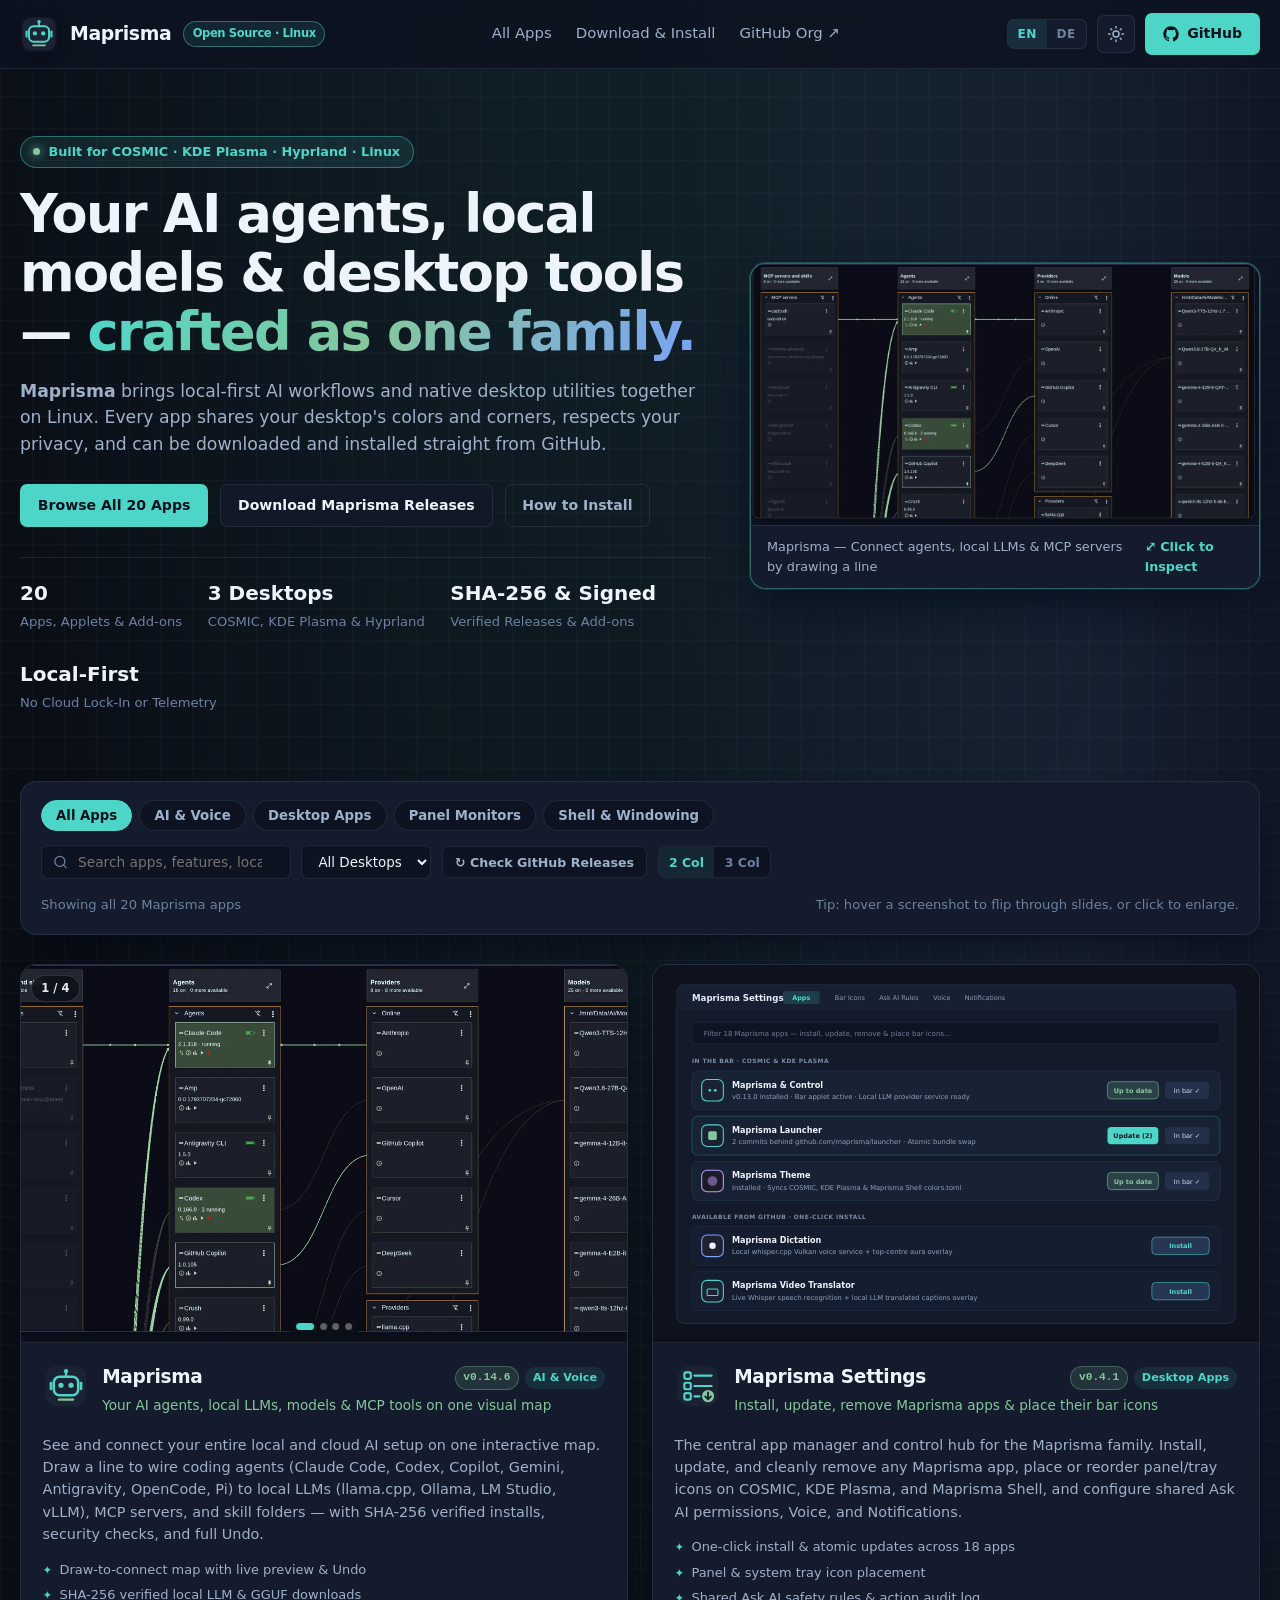
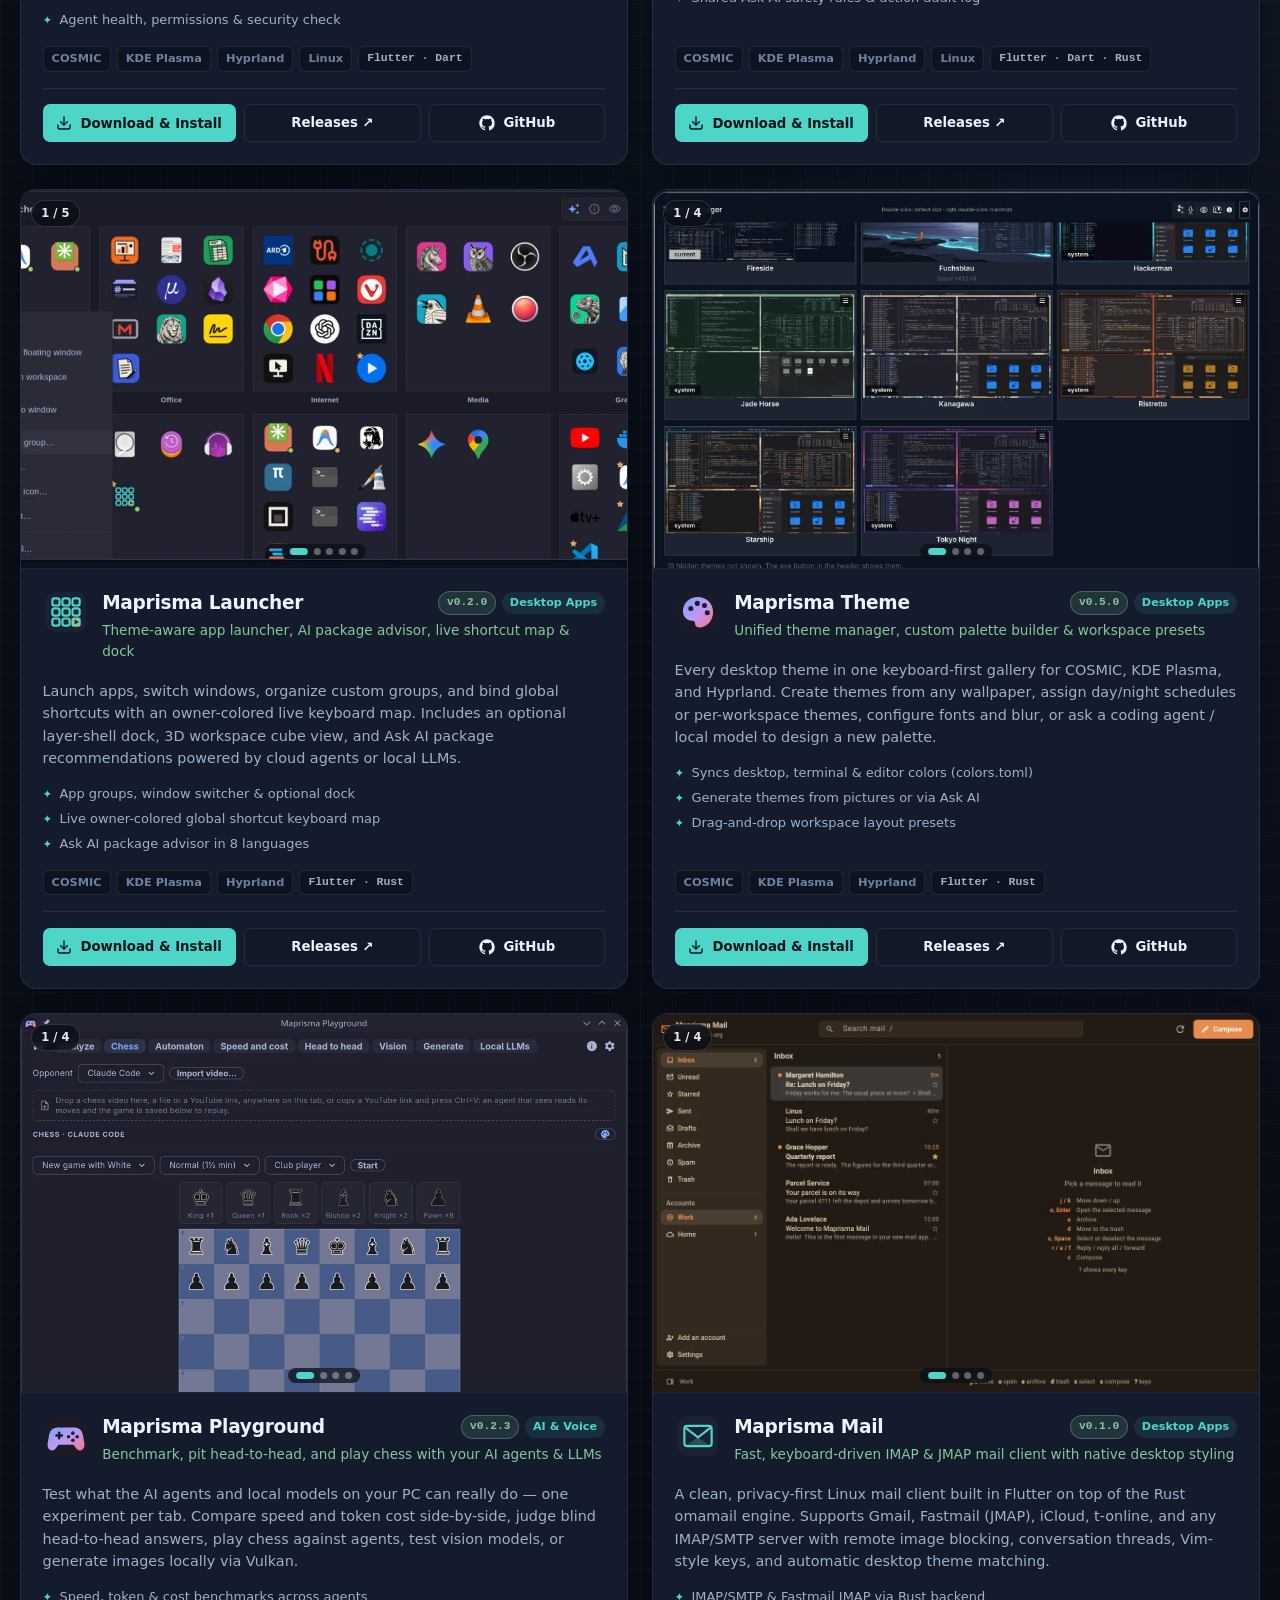
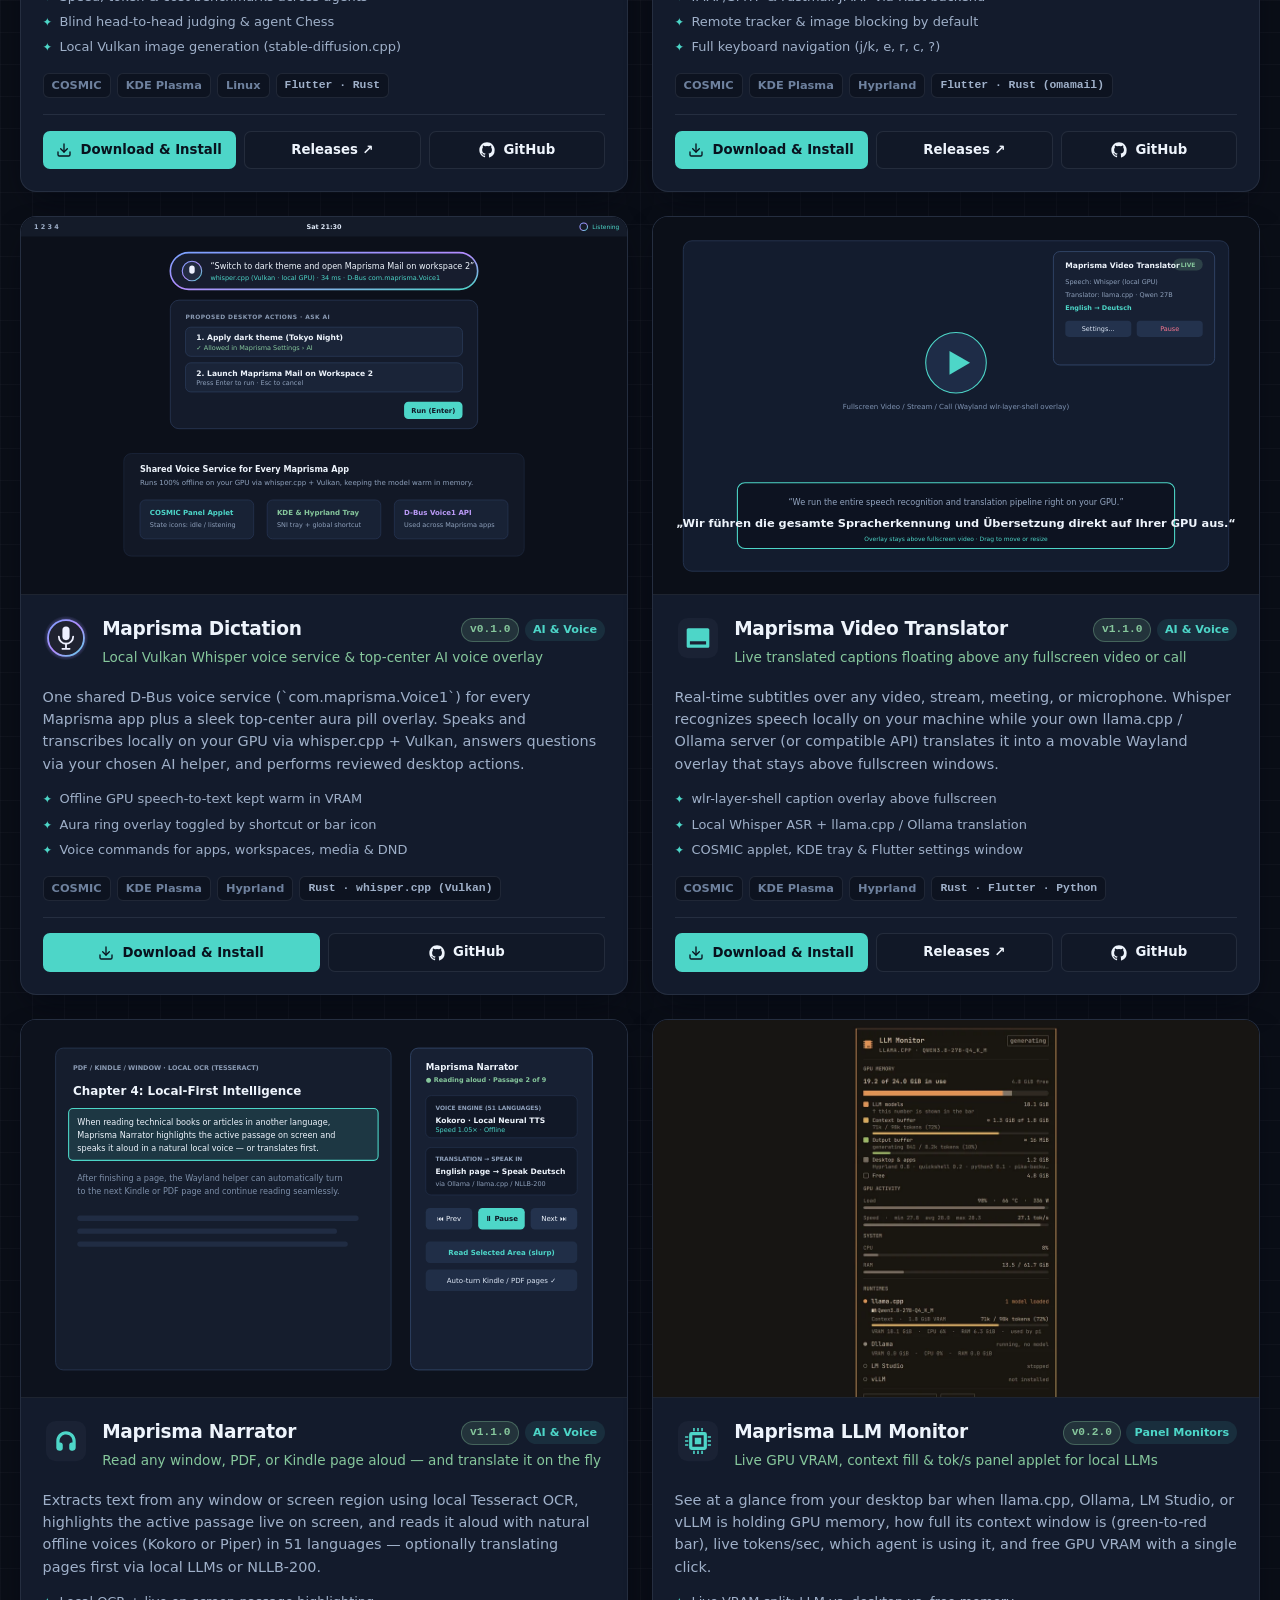
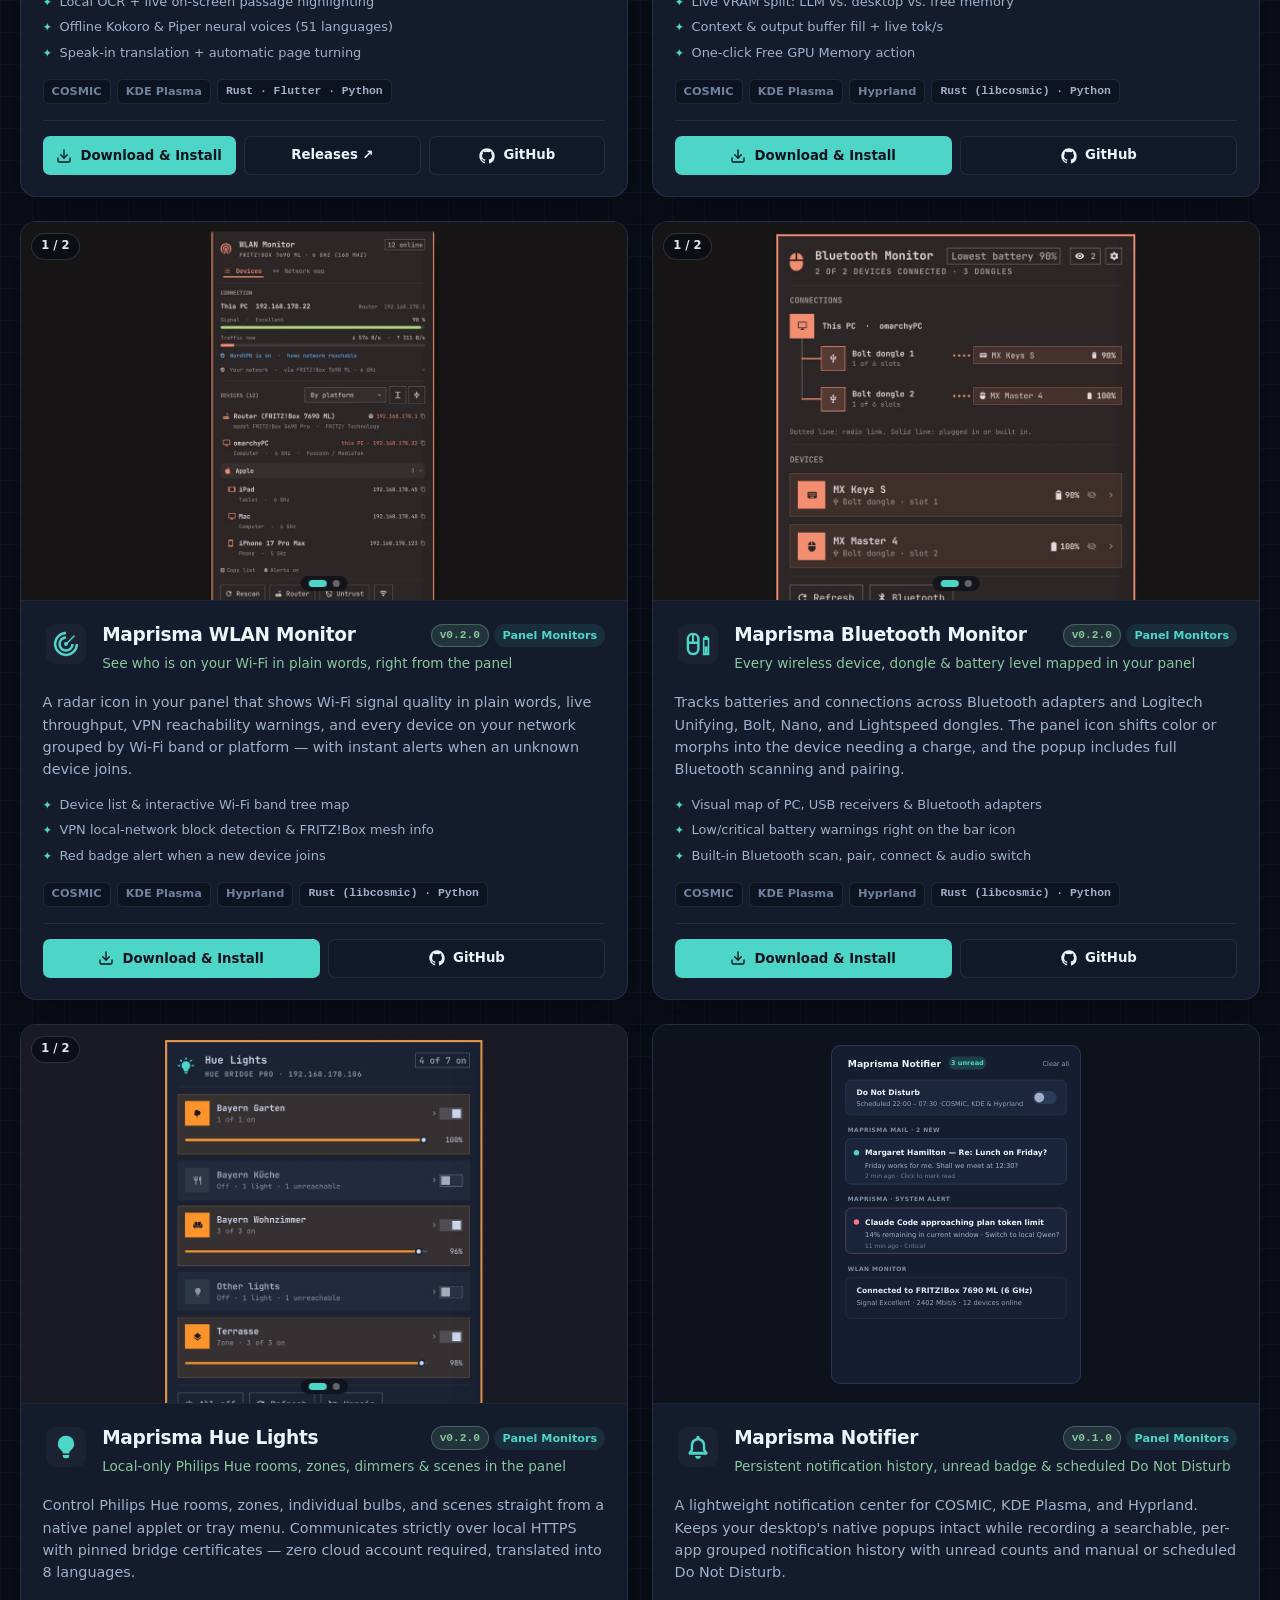
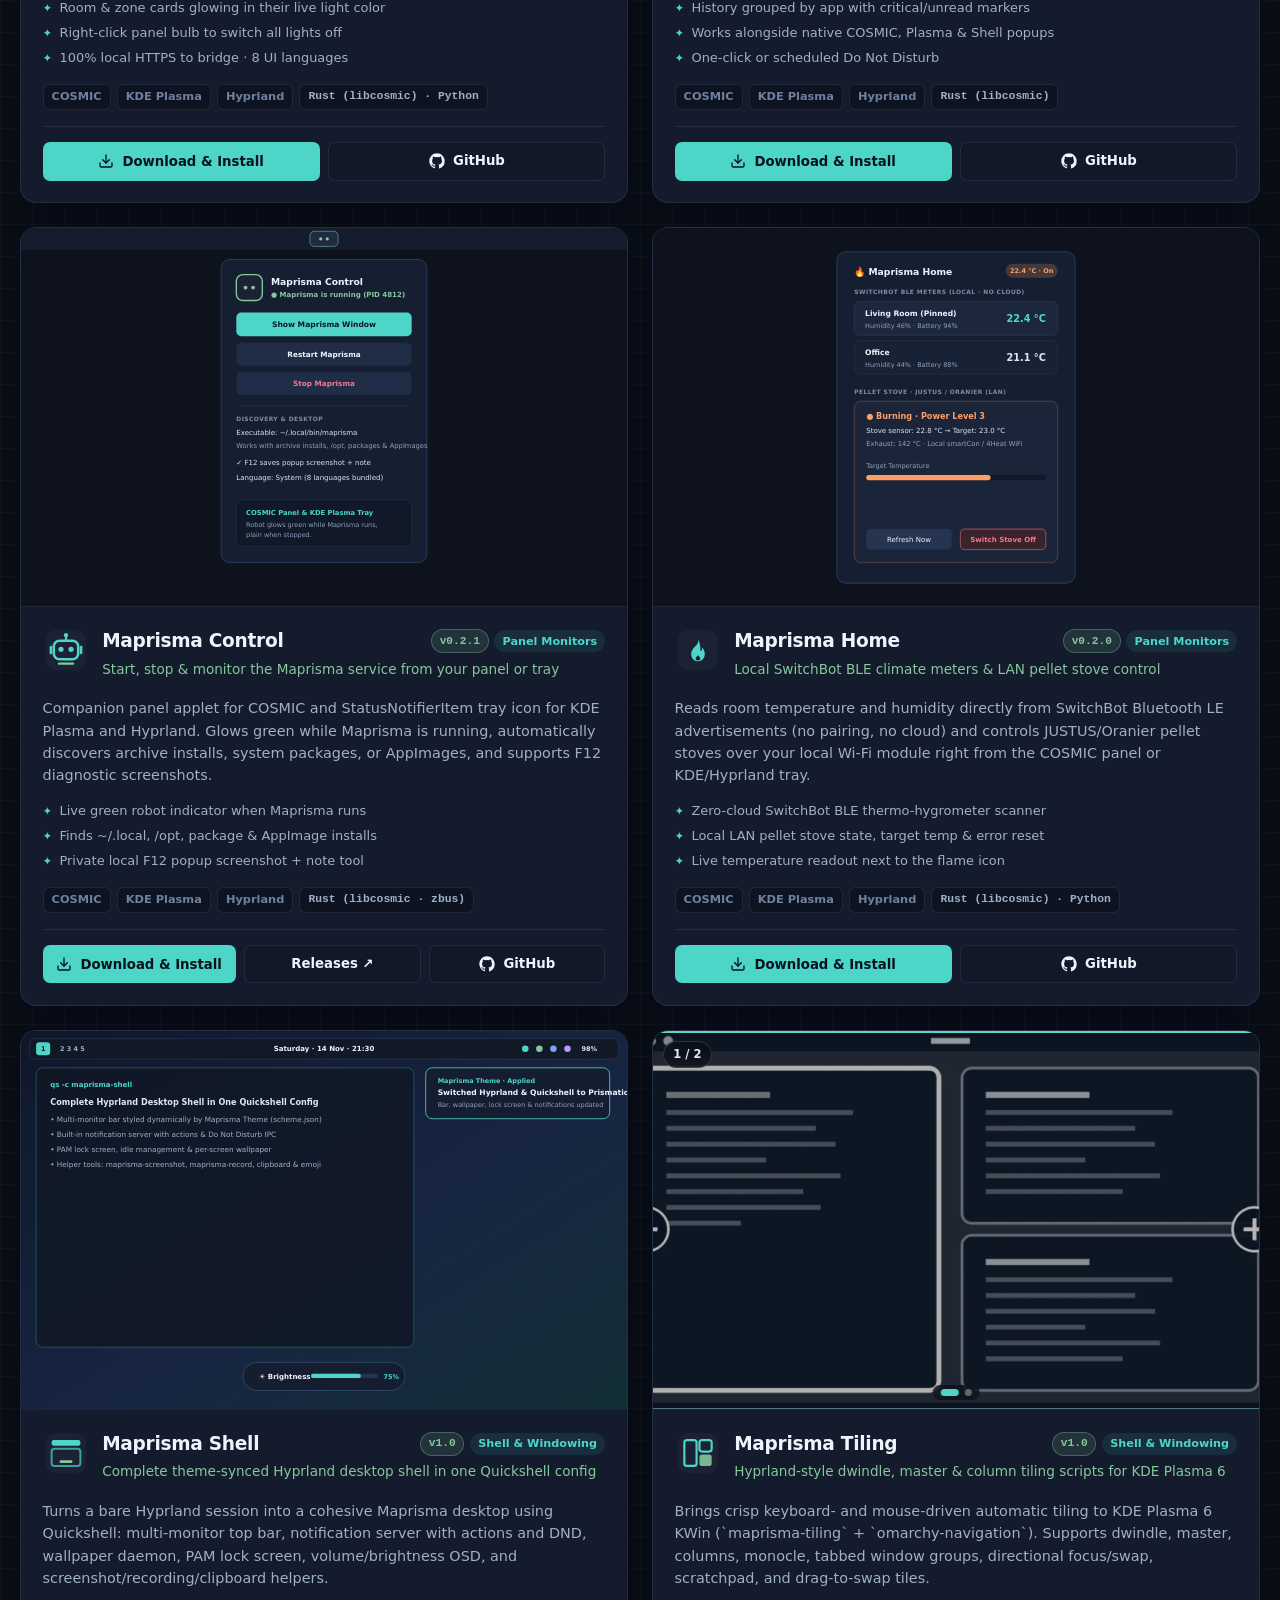
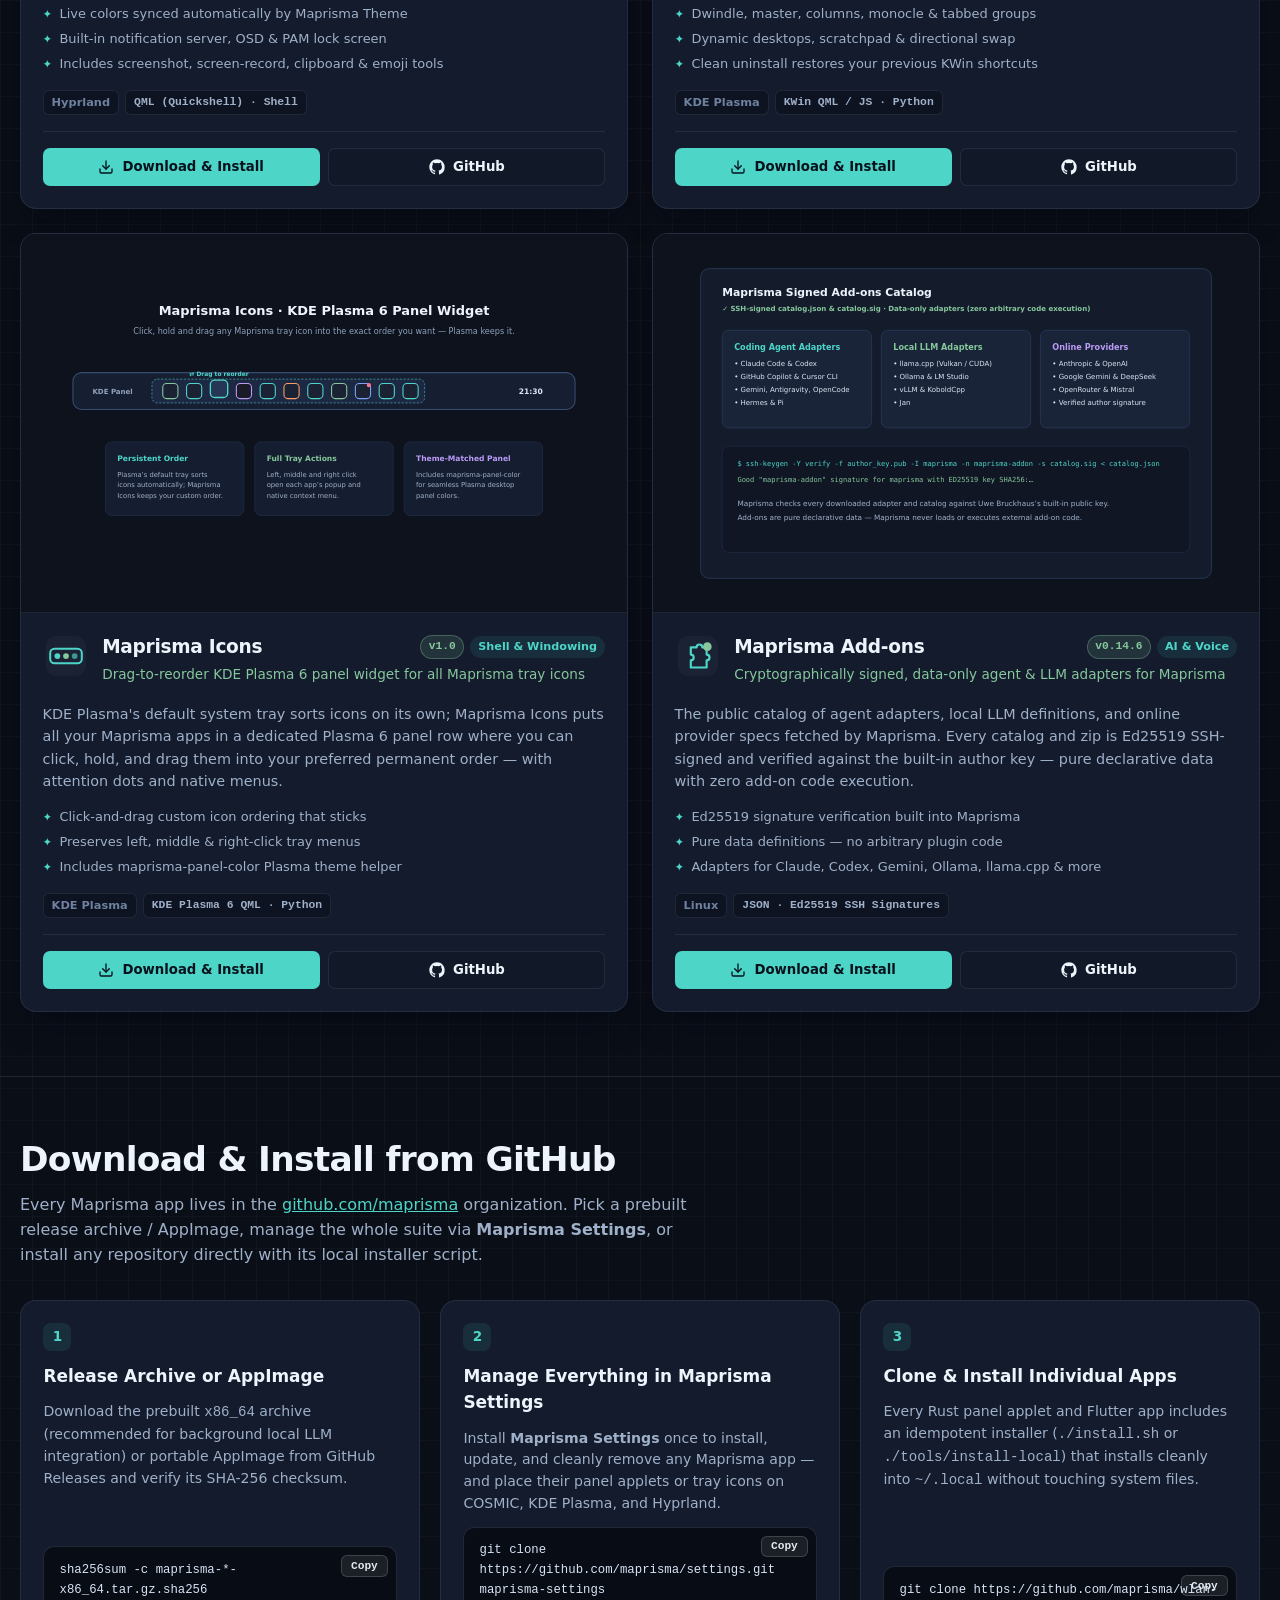
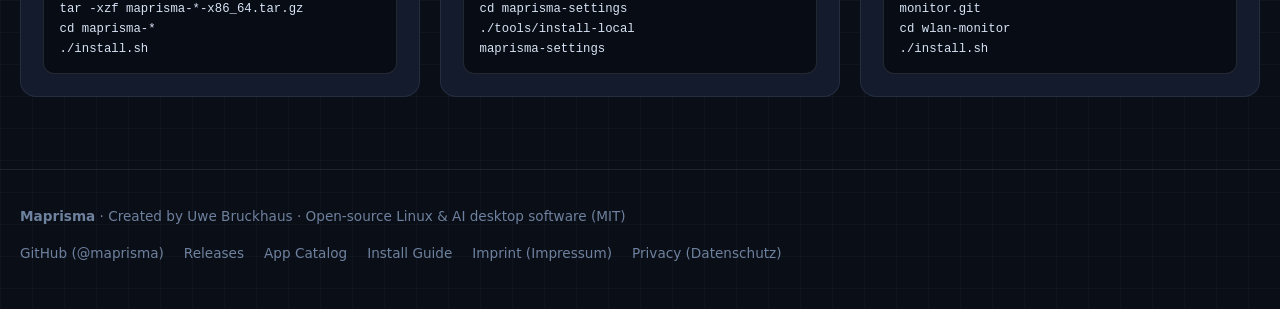
==== index.html @ 556a0554 "Initial publish of Maprisma website" ====
<!DOCTYPE html>
<html lang="en">
<head>
  <meta charset="UTF-8" />
  <meta name="viewport" content="width=device-width, initial-scale=1.0" />
  <title>Maprisma Apps — Local-First AI &amp; Linux Desktop Suite</title>
  <meta
    name="description"
    content="Explore, download, and install the Maprisma family of open-source AI, voice, theme, mail, launcher, and panel monitor apps for Linux (COSMIC, KDE Plasma, and Hyprland) from GitHub."
  />
  <link rel="icon" type="image/svg+xml" href="assets/icons/maprisma.svg" />
  <link rel="stylesheet" href="css/styles.css" />
</head>
<body>
  <!-- Sticky Header -->
  <header class="site-header">
    <div class="container nav-inner">
      <a href="#" class="brand">
        <img src="assets/icons/maprisma.svg" alt="Maprisma Logo" />
        <span>Maprisma</span>
        <span class="brand-badge" data-i18n="brandBadge">Open Source · Linux</span>
      </a>

      <nav class="nav-links" aria-label="Primary">
        <a href="#apps" data-i18n="navApps">All Apps</a>
        <a href="#install" data-i18n="navInstall">Download &amp; Install</a>
        <a href="https://github.com/maprisma" target="_blank" rel="noopener noreferrer" data-i18n="navGithub">GitHub Org ↗</a>
      </nav>

      <div class="nav-actions">
        <div class="lang-switch" role="group" aria-label="Language switcher">
          <button type="button" data-lang="en" class="active">EN</button>
          <button type="button" data-lang="de">DE</button>
        </div>

        <button
          type="button"
          id="theme-toggle"
          class="icon-btn"
          title="Switch dark / light theme"
          aria-label="Switch dark or light theme"
        >
          <svg width="18" height="18" viewBox="0 0 24 24" fill="none" stroke="currentColor" stroke-width="2" stroke-linecap="round" stroke-linejoin="round">
            <circle cx="12" cy="12" r="4"></circle>
            <path d="M12 2v2M12 20v2M4.93 4.93l1.41 1.41M17.66 17.66l1.41 1.41M2 12h2M20 12h2M6.34 17.66l-1.41 1.41M19.07 4.93l-1.41 1.41"></path>
          </svg>
        </button>

        <a
          class="btn btn-primary"
          href="https://github.com/maprisma"
          target="_blank"
          rel="noopener noreferrer"
        >
          <svg viewBox="0 0 24 24" fill="currentColor"><path d="M12 .5C5.65.5.5 5.65.5 12c0 5.09 3.29 9.4 7.86 10.92.58.1.79-.25.79-.56v-2c-3.2.7-3.88-1.38-3.88-1.38-.52-1.33-1.28-1.68-1.28-1.68-1.05-.72.08-.7.08-.7 1.16.08 1.77 1.19 1.77 1.19 1.03 1.76 2.7 1.25 3.36.96.1-.75.4-1.25.73-1.54-2.55-.29-5.24-1.28-5.24-5.69 0-1.26.45-2.28 1.19-3.09-.12-.29-.52-1.46.11-3.05 0 0 .97-.31 3.18 1.18a11.05 11.05 0 0 1 5.79 0c2.2-1.49 3.17-1.18 3.17-1.18.63 1.59.23 2.76.12 3.05.74.81 1.18 1.83 1.18 3.09 0 4.42-2.69 5.39-5.26 5.68.42.36.78 1.06.78 2.14v3.17c0 .31.21.67.8.56A11.51 11.51 0 0 0 23.5 12C23.5 5.65 18.35.5 12 .5Z"/></svg>
          GitHub
        </a>
      </div>
    </div>
  </header>

  <!-- Main Content -->
  <main>
    <section class="hero">
      <div class="container hero-grid">
        <div>
          <div class="eyebrow">
            <span class="eyebrow-dot"></span>
            <span data-i18n="eyebrow">Built for COSMIC · KDE Plasma · Hyprland · Linux</span>
          </div>
          <h1>
            <span data-i18n="heroTitleLead">Your AI agents, local models &amp; desktop tools — </span>
            <span class="gradient-text" data-i18n="heroTitleAccent">crafted as one family.</span>
          </h1>
          <p class="hero-lead" data-i18n-html="heroLead">
            <strong>Maprisma</strong> brings local-first AI workflows and native desktop utilities together on Linux.
            Every app shares your desktop's colors and corners, respects your privacy, and can be downloaded and installed straight from GitHub.
          </p>

          <div class="hero-cta">
            <a href="#apps" class="btn btn-primary" data-i18n="ctaBrowse">Browse All 20 Apps</a>
            <a
              href="https://github.com/maprisma/maprisma/releases"
              target="_blank"
              rel="noopener noreferrer"
              class="btn btn-secondary"
              data-i18n="ctaReleases"
            >Download Maprisma Releases</a>
            <a href="#install" class="btn btn-ghost" data-i18n="ctaInstall">How to Install</a>
          </div>

          <div class="hero-stats">
            <div class="stat-item">
              <strong>20</strong>
              <span data-i18n="statAppsLabel">Apps, Applets &amp; Add-ons</span>
            </div>
            <div class="stat-item">
              <strong data-i18n="statDesktopsVal">3 Desktops</strong>
              <span data-i18n="statDesktopsLabel">COSMIC, KDE Plasma &amp; Hyprland</span>
            </div>
            <div class="stat-item">
              <strong data-i18n="statVerifiedVal">SHA-256 &amp; Signed</strong>
              <span data-i18n="statVerifiedLabel">Verified Releases &amp; Add-ons</span>
            </div>
            <div class="stat-item">
              <strong data-i18n="statPrivacyVal">Local-First</strong>
              <span data-i18n="statPrivacyLabel">No Cloud Lock-In or Telemetry</span>
            </div>
          </div>
        </div>

        <div class="hero-showcase" id="hero-showcase" title="Click to view Maprisma screenshots">
          <img
            src="assets/screenshots/maprisma-map.webp"
            alt="Maprisma visual map connecting coding agents, local LLMs, MCP servers, and models"
          />
          <div class="hero-showcase-caption">
            <span data-i18n="heroCaptionText">Maprisma — Connect agents, local LLMs &amp; MCP servers by drawing a line</span>
            <span data-i18n="heroCaptionAction">⤢ Click to inspect</span>
          </div>
        </div>
      </div>
    </section>

    <!-- App Cards Section -->
    <section id="apps" class="catalog-section">
      <div class="container">
        <div class="toolbar">
          <div class="toolbar-top">
            <div class="filter-tabs" role="tablist" aria-label="Filter apps by category">
              <button type="button" class="filter-chip active" data-category="all" data-i18n="catAll">All Apps</button>
              <button type="button" class="filter-chip" data-category="ai" data-i18n="catAi">AI &amp; Voice</button>
              <button type="button" class="filter-chip" data-category="desktop" data-i18n="catDesktop">Desktop Apps</button>
              <button type="button" class="filter-chip" data-category="monitors" data-i18n="catMonitors">Panel Monitors</button>
              <button type="button" class="filter-chip" data-category="shell" data-i18n="catShell">Shell &amp; Windowing</button>
            </div>

            <div class="toolbar-right">
              <div class="search-box">
                <svg viewBox="0 0 24 24" fill="none" stroke="currentColor" stroke-width="2" stroke-linecap="round" stroke-linejoin="round">
                  <circle cx="11" cy="11" r="8"></circle>
                  <line x1="21" y1="21" x2="16.65" y2="16.65"></line>
                </svg>
                <input
                  type="search"
                  id="search-input"
                  placeholder="Search apps, features, local LLMs…"
                  aria-label="Search Maprisma apps"
                />
              </div>

              <select id="desktop-filter" class="desktop-filter" aria-label="Filter by Linux desktop">
                <option value="all" data-i18n="desktopAll">All Desktops</option>
                <option value="COSMIC">COSMIC</option>
                <option value="KDE Plasma">KDE Plasma</option>
                <option value="Hyprland">Hyprland</option>
                <option value="Linux" data-i18n="desktopLinux">Any Linux</option>
              </select>

              <button
                type="button"
                id="sync-github-btn"
                class="sync-btn"
                title="Privacy-friendly opt-in check against the GitHub Releases API"
              >↻ Check GitHub Releases</button>

              <div class="view-toggle" aria-label="Grid column count">
                <button type="button" class="active" data-cols="2" title="Large 2-column screenshot cards">2 Col</button>
                <button type="button" data-cols="3" title="Compact 3-column grid">3 Col</button>
              </div>
            </div>
          </div>

          <div class="toolbar-meta">
            <span id="results-count">Showing all 20 Maprisma apps</span>
            <span data-i18n="toolbarTip">Tip: hover a screenshot to flip through slides, or click to enlarge.</span>
          </div>
        </div>

        <div id="apps-grid" class="apps-grid">
          <!-- Cards populated dynamically -->
        </div>
      </div>
    </section>

    <!-- Download & Install from GitHub Section -->
    <section id="install" class="install-section">
      <div class="container">
        <div class="section-heading">
          <h2 data-i18n="installHeading">Download &amp; Install from GitHub</h2>
          <p data-i18n-html="installSubheading">
            Every Maprisma app lives in the
            <a href="https://github.com/maprisma" target="_blank" rel="noopener noreferrer" style="color: var(--accent-cyan); text-decoration: underline;">github.com/maprisma</a>
            organization. Pick a prebuilt release archive / AppImage, manage the whole suite via
            <strong>Maprisma Settings</strong>, or install any repository directly with its local installer script.
          </p>
        </div>

        <div class="install-grid">
          <div class="install-card">
            <span class="install-step">1</span>
            <h3 data-i18n="step1Title">Release Archive or AppImage</h3>
            <p data-i18n-html="step1Desc">
              Download the prebuilt <code>x86_64</code> archive (recommended for background local LLM integration) or portable AppImage from GitHub Releases and verify its SHA-256 checksum.
            </p>
            <div class="code-block">
              <button type="button" class="copy-inline-btn" data-copy-target="cmd-release" data-i18n="copyBtn">Copy</button>
              <pre id="cmd-release">sha256sum -c maprisma-*-x86_64.tar.gz.sha256
tar -xzf maprisma-*-x86_64.tar.gz
cd maprisma-*
./install.sh</pre>
            </div>
          </div>

          <div class="install-card">
            <span class="install-step">2</span>
            <h3 data-i18n="step2Title">Manage Everything in Maprisma Settings</h3>
            <p data-i18n-html="step2Desc">
              Install <strong>Maprisma Settings</strong> once to install, update, and cleanly remove any Maprisma app — and place their panel applets or tray icons on COSMIC, KDE Plasma, and Hyprland.
            </p>
            <div class="code-block">
              <button type="button" class="copy-inline-btn" data-copy-target="cmd-settings" data-i18n="copyBtn">Copy</button>
              <pre id="cmd-settings">git clone https://github.com/maprisma/settings.git maprisma-settings
cd maprisma-settings
./tools/install-local
maprisma-settings</pre>
            </div>
          </div>

          <div class="install-card">
            <span class="install-step">3</span>
            <h3 data-i18n="step3Title">Clone &amp; Install Individual Apps</h3>
            <p data-i18n-html="step3Desc">
              Every Rust panel applet and Flutter app includes an idempotent installer (<code>./install.sh</code> or <code>./tools/install-local</code>) that installs cleanly into <code>~/.local</code> without touching system files.
            </p>
            <div class="code-block">
              <button type="button" class="copy-inline-btn" data-copy-target="cmd-individual" data-i18n="copyBtn">Copy</button>
              <pre id="cmd-individual">git clone https://github.com/maprisma/wlan-monitor.git
cd wlan-monitor
./install.sh</pre>
            </div>
          </div>
        </div>
      </div>
    </section>
  </main>

  <!-- Footer -->
  <footer class="site-footer">
    <div class="container footer-inner">
      <div>
        <strong>Maprisma</strong> · <span data-i18n="footerTagline">Created by Uwe Bruckhaus · Open-source Linux &amp; AI desktop software (MIT)</span>
      </div>
      <div class="footer-links">
        <a href="https://github.com/maprisma" target="_blank" rel="noopener noreferrer">GitHub (@maprisma)</a>
        <a href="https://github.com/maprisma/maprisma/releases" target="_blank" rel="noopener noreferrer">Releases</a>
        <a href="#apps" data-i18n="footerCatalog">App Catalog</a>
        <a href="#install" data-i18n="footerInstall">Install Guide</a>
        <a href="legal.html#impressum" data-i18n="footerImprint">Imprint (Impressum)</a>
        <a href="legal.html#privacy" data-i18n="footerPrivacy">Privacy (Datenschutz)</a>
      </div>
    </div>
  </footer>

  <!-- Screenshot Lightbox Modal -->
  <div
    id="lightbox-modal"
    class="modal-backdrop"
    role="dialog"
    aria-modal="true"
    aria-hidden="true"
    aria-labelledby="lb-title"
  >
    <div class="modal-panel">
      <div class="modal-head">
        <h3 id="lb-title">App Screenshot</h3>
        <button type="button" class="icon-btn" data-close-modal aria-label="Close preview">✕</button>
      </div>
      <div class="lightbox-stage">
        <button type="button" id="lb-prev" class="media-nav prev" aria-label="Previous screenshot">‹</button>
        <img id="lb-image" src="" alt="" />
        <button type="button" id="lb-next" class="media-nav next" aria-label="Next screenshot">›</button>
      </div>
      <div class="lightbox-foot">
        <span id="lb-caption"></span>
        <strong id="lb-counter"></strong>
      </div>
    </div>
  </div>

  <!-- Quick Download & Install Modal -->
  <div
    id="install-modal"
    class="modal-backdrop"
    role="dialog"
    aria-modal="true"
    aria-hidden="true"
    aria-labelledby="im-title"
  >
    <div class="modal-panel narrow">
      <div class="modal-head">
        <h3 id="im-title">Install App</h3>
        <button type="button" class="icon-btn" data-close-modal aria-label="Close install dialog">✕</button>
      </div>
      <div class="install-modal-body">
        <p id="im-desc"></p>
        <div class="code-block">
          <button type="button" id="im-copy" class="copy-inline-btn" data-i18n="copyBtn">Copy</button>
          <pre id="im-code"></pre>
        </div>
        <div style="display: flex; flex-wrap: wrap; gap: 0.65rem; padding-top: 0.35rem;">
          <a id="im-releases" href="#" target="_blank" rel="noopener noreferrer" class="btn btn-primary">
            Download GitHub Release ↗
          </a>
          <a id="im-github" href="#" target="_blank" rel="noopener noreferrer" class="btn btn-secondary">
            Open GitHub Repository ↗
          </a>
        </div>
      </div>
    </div>
  </div>

  <script src="js/i18n.js"></script>
  <script src="js/apps.js"></script>
  <script src="js/main.js"></script>
</body>
</html>
---- css/styles.css ----
/* ==========================================================================
   Maprisma Showcase — Modern Prismatic Stylesheet
   Zero external requests (100% self-contained & GDPR/DSGVO friendly)
   ========================================================================== */

:root {
  --bg-base: #0a0e17;
  --bg-elevated: #111827;
  --bg-card: #131b2c;
  --bg-card-hover: #172136;
  --bg-surface: #0d1320;
  --bg-pill: rgba(77, 214, 200, 0.1);
  --bg-glass: rgba(13, 19, 32, 0.82);

  --border-subtle: rgba(148, 163, 184, 0.14);
  --border-strong: rgba(77, 214, 200, 0.42);
  --grid-line: rgba(148, 163, 184, 0.045);

  --text-primary: #eef4fc;
  --text-secondary: #9fb0c9;
  --text-muted: #6e819e;

  --accent-cyan: #4dd6c8;
  --accent-mint: #86c79c;
  --accent-blue: #7aa2f7;
  --accent-violet: #bb9af7;
  --accent-text-on-cyan: #08121e;

  --shadow-card: 0 14px 34px -12px rgba(2, 6, 16, 0.72);
  --shadow-hover: 0 22px 48px -12px rgba(4, 12, 28, 0.9), 0 0 0 1px rgba(77, 214, 200, 0.28);

  --radius-lg: 16px;
  --radius-md: 11px;
  --radius-sm: 7px;

  --font-sans: "Inter", ui-sans-serif, system-ui, -apple-system, BlinkMacSystemFont, "Segoe UI", Roboto, sans-serif;
  --font-mono: "JetBrains Mono", ui-monospace, SFMono-Regular, Menlo, Monaco, Consolas, monospace;
}

[data-theme="light"] {
  --bg-base: #f4f7fb;
  --bg-elevated: #ffffff;
  --bg-card: #ffffff;
  --bg-card-hover: #f9fbff;
  --bg-surface: #edf2f9;
  --bg-pill: rgba(15, 138, 127, 0.1);
  --bg-glass: rgba(244, 247, 251, 0.86);

  --border-subtle: rgba(15, 23, 42, 0.11);
  --border-strong: rgba(15, 138, 127, 0.45);
  --grid-line: rgba(15, 23, 42, 0.04);

  --text-primary: #0f172a;
  --text-secondary: #475569;
  --text-muted: #64748b;

  --accent-cyan: #0d9488;
  --accent-mint: #15803d;
  --accent-blue: #2563eb;
  --accent-violet: #7c3aed;
  --accent-text-on-cyan: #ffffff;

  --shadow-card: 0 10px 28px -10px rgba(15, 23, 42, 0.09);
  --shadow-hover: 0 20px 38px -12px rgba(15, 23, 42, 0.16), 0 0 0 1px rgba(13, 148, 136, 0.35);
}

*,
*::before,
*::after {
  box-sizing: border-box;
}

html {
  scroll-behavior: smooth;
}

body {
  margin: 0;
  font-family: var(--font-sans);
  background-color: var(--bg-base);
  background-image:
    radial-gradient(ellipse 80% 45% at 50% -10%, rgba(77, 214, 200, 0.13), transparent 70%),
    radial-gradient(ellipse 55% 35% at 85% 8%, rgba(122, 162, 247, 0.1), transparent 65%),
    linear-gradient(to right, var(--grid-line) 1px, transparent 1px),
    linear-gradient(to bottom, var(--grid-line) 1px, transparent 1px);
  background-size: 100% 100%, 100% 100%, 32px 32px, 32px 32px;
  color: var(--text-primary);
  line-height: 1.55;
  -webkit-font-smoothing: antialiased;
}

a {
  color: inherit;
  text-decoration: none;
}

button {
  font-family: inherit;
  cursor: pointer;
}

.container {
  width: min(1320px, calc(100% - 2.5rem));
  margin-inline: auto;
}

/* ==========================================================================
   Sticky Top Navigation
   ========================================================================== */

.site-header {
  position: sticky;
  top: 0;
  z-index: 50;
  backdrop-filter: blur(14px);
  -webkit-backdrop-filter: blur(14px);
  background: var(--bg-glass);
  border-bottom: 1px solid var(--border-subtle);
}

.nav-inner {
  display: flex;
  align-items: center;
  justify-content: space-between;
  gap: 1rem;
  min-height: 68px;
}

.brand {
  display: inline-flex;
  align-items: center;
  gap: 0.75rem;
  font-weight: 700;
  font-size: 1.18rem;
  letter-spacing: -0.02em;
}

.brand img {
  width: 38px;
  height: 38px;
  border-radius: 9px;
  box-shadow: 0 4px 14px rgba(0, 0, 0, 0.28);
}

.brand-badge {
  font-size: 0.72rem;
  font-weight: 600;
  padding: 0.18rem 0.52rem;
  border-radius: 999px;
  background: var(--bg-pill);
  color: var(--accent-cyan);
  border: 1px solid var(--border-strong);
}

.nav-links {
  display: flex;
  align-items: center;
  gap: 1.5rem;
  font-size: 0.93rem;
  font-weight: 500;
  color: var(--text-secondary);
}

.nav-links a:hover {
  color: var(--text-primary);
}

.nav-actions {
  display: flex;
  align-items: center;
  gap: 0.65rem;
}

.icon-btn {
  display: inline-flex;
  align-items: center;
  justify-content: center;
  width: 38px;
  height: 38px;
  border-radius: var(--radius-sm);
  border: 1px solid var(--border-subtle);
  background: var(--bg-card);
  color: var(--text-secondary);
  transition: border-color 0.18s ease, color 0.18s ease, transform 0.18s ease;
}

.icon-btn:hover {
  color: var(--text-primary);
  border-color: var(--border-strong);
}

/* ==========================================================================
   Buttons
   ========================================================================== */

.btn {
  display: inline-flex;
  align-items: center;
  justify-content: center;
  gap: 0.5rem;
  padding: 0.58rem 1.05rem;
  border-radius: var(--radius-sm);
  font-size: 0.88rem;
  font-weight: 600;
  border: 1px solid transparent;
  transition: all 0.18s ease;
  white-space: nowrap;
}

.btn svg {
  width: 16px;
  height: 16px;
  flex-shrink: 0;
}

.btn-primary {
  background: var(--accent-cyan);
  color: var(--accent-text-on-cyan);
}

.btn-primary:hover {
  filter: brightness(1.08);
  transform: translateY(-1px);
}

.btn-secondary {
  background: var(--bg-elevated);
  color: var(--text-primary);
  border-color: var(--border-subtle);
}

.btn-secondary:hover {
  border-color: var(--border-strong);
  background: var(--bg-card-hover);
}

.btn-ghost {
  background: transparent;
  color: var(--text-secondary);
  border-color: var(--border-subtle);
}

.btn-ghost:hover {
  color: var(--accent-cyan);
  border-color: var(--border-strong);
}

/* ==========================================================================
   Hero Section
   ========================================================================== */

.hero {
  padding: 4.2rem 0 2.6rem;
}

.hero-grid {
  display: grid;
  grid-template-columns: 1.15fr 0.85fr;
  gap: 2.5rem;
  align-items: center;
}

.eyebrow {
  display: inline-flex;
  align-items: center;
  gap: 0.5rem;
  padding: 0.3rem 0.78rem;
  border-radius: 999px;
  background: var(--bg-pill);
  border: 1px solid var(--border-strong);
  color: var(--accent-cyan);
  font-size: 0.8rem;
  font-weight: 600;
  margin-bottom: 1.1rem;
}

.eyebrow-dot {
  width: 7px;
  height: 7px;
  border-radius: 50%;
  background: var(--accent-mint);
  box-shadow: 0 0 10px var(--accent-mint);
}

.hero h1 {
  margin: 0 0 1rem;
  font-size: clamp(2.15rem, 4.1vw, 3.35rem);
  line-height: 1.12;
  letter-spacing: -0.03em;
}

.gradient-text {
  background: linear-gradient(120deg, var(--accent-cyan) 0%, var(--accent-mint) 48%, var(--accent-blue) 100%);
  -webkit-background-clip: text;
  background-clip: text;
  color: transparent;
}

.hero-lead {
  margin: 0 0 1.65rem;
  font-size: 1.08rem;
  color: var(--text-secondary);
  max-width: 62ch;
}

.hero-cta {
  display: flex;
  flex-wrap: wrap;
  gap: 0.75rem;
  margin-bottom: 1.9rem;
}

.hero-stats {
  display: flex;
  flex-wrap: wrap;
  gap: 1.6rem;
  padding-top: 1.25rem;
  border-top: 1px solid var(--border-subtle);
}

.stat-item strong {
  display: block;
  font-size: 1.25rem;
  font-weight: 700;
  color: var(--text-primary);
}

.stat-item span {
  font-size: 0.82rem;
  color: var(--text-muted);
}

.hero-showcase {
  position: relative;
  border-radius: var(--radius-lg);
  overflow: hidden;
  border: 1px solid var(--border-strong);
  background: var(--bg-surface);
  box-shadow: var(--shadow-hover);
  cursor: pointer;
}

.hero-showcase img {
  display: block;
  width: 100%;
  height: auto;
}

.hero-showcase-caption {
  display: flex;
  align-items: center;
  justify-content: space-between;
  gap: 0.75rem;
  padding: 0.7rem 1rem;
  background: var(--bg-card);
  border-top: 1px solid var(--border-subtle);
  font-size: 0.8rem;
  color: var(--text-secondary);
}

.hero-showcase-caption span:last-child {
  color: var(--accent-cyan);
  font-weight: 600;
}

/* ==========================================================================
   Filter & Search Toolbar
   ========================================================================== */

.catalog-section {
  padding: 1.5rem 0 4rem;
}

.toolbar {
  display: flex;
  flex-direction: column;
  gap: 1rem;
  padding: 1.15rem 1.25rem;
  margin-bottom: 1.8rem;
  border-radius: var(--radius-lg);
  background: var(--bg-card);
  border: 1px solid var(--border-subtle);
  box-shadow: var(--shadow-card);
}

.toolbar-top {
  display: flex;
  flex-wrap: wrap;
  align-items: center;
  justify-content: space-between;
  gap: 0.85rem;
}

.filter-tabs {
  display: flex;
  flex-wrap: wrap;
  gap: 0.45rem;
}

.filter-chip {
  padding: 0.44rem 0.88rem;
  border-radius: 999px;
  font-size: 0.83rem;
  font-weight: 600;
  background: var(--bg-surface);
  color: var(--text-secondary);
  border: 1px solid var(--border-subtle);
  transition: all 0.16s ease;
}

.filter-chip:hover {
  color: var(--text-primary);
  border-color: var(--border-strong);
}

.filter-chip.active {
  background: var(--accent-cyan);
  color: var(--accent-text-on-cyan);
  border-color: var(--accent-cyan);
}

.toolbar-right {
  display: flex;
  align-items: center;
  gap: 0.65rem;
  flex-wrap: wrap;
}

.search-box {
  position: relative;
  min-width: 250px;
}

.search-box svg {
  position: absolute;
  left: 0.78rem;
  top: 50%;
  transform: translateY(-50%);
  width: 15px;
  height: 15px;
  color: var(--text-muted);
  pointer-events: none;
}

.search-box input {
  width: 100%;
  padding: 0.5rem 0.85rem 0.5rem 2.25rem;
  border-radius: var(--radius-sm);
  border: 1px solid var(--border-subtle);
  background: var(--bg-surface);
  color: var(--text-primary);
  font-size: 0.86rem;
  font-family: inherit;
}

.search-box input:focus {
  outline: none;
  border-color: var(--accent-cyan);
}

.desktop-filter {
  padding: 0.48rem 0.75rem;
  border-radius: var(--radius-sm);
  border: 1px solid var(--border-subtle);
  background: var(--bg-surface);
  color: var(--text-primary);
  font-size: 0.84rem;
  font-family: inherit;
}

.view-toggle {
  display: inline-flex;
  border: 1px solid var(--border-subtle);
  border-radius: var(--radius-sm);
  overflow: hidden;
  background: var(--bg-surface);
}

.view-toggle button {
  border: 0;
  background: transparent;
  color: var(--text-muted);
  padding: 0.44rem 0.65rem;
  font-size: 0.78rem;
  font-weight: 600;
}

.view-toggle button.active {
  background: var(--bg-pill);
  color: var(--accent-cyan);
}

.toolbar-meta {
  display: flex;
  align-items: center;
  justify-content: space-between;
  font-size: 0.82rem;
  color: var(--text-muted);
}

/* ==========================================================================
   App Cards Grid (Screenshot + Short Description + GitHub Actions)
   ========================================================================== */

.apps-grid {
  display: grid;
  grid-template-columns: repeat(2, minmax(0, 1fr));
  gap: 1.5rem;
}

.apps-grid.cols-3 {
  grid-template-columns: repeat(3, minmax(0, 1fr));
}

.app-card {
  display: flex;
  flex-direction: column;
  border-radius: var(--radius-lg);
  background: var(--bg-card);
  border: 1px solid var(--border-subtle);
  box-shadow: var(--shadow-card);
  overflow: hidden;
  transition: transform 0.2s ease, box-shadow 0.2s ease, border-color 0.2s ease;
}

.app-card:hover {
  transform: translateY(-3px);
  border-color: var(--border-strong);
  box-shadow: var(--shadow-hover);
}

/* Screenshot Media Area */
.card-media {
  position: relative;
  aspect-ratio: 16 / 10;
  background: #0a0f1a;
  border-bottom: 1px solid var(--border-subtle);
  overflow: hidden;
  user-select: none;
}

.card-media img {
  width: 100%;
  height: 100%;
  object-fit: cover;
  object-position: top center;
  display: block;
  cursor: zoom-in;
  transition: transform 0.3s ease;
}

.app-card:hover .card-media img {
  transform: scale(1.015);
}

.media-badge-top {
  position: absolute;
  top: 0.65rem;
  left: 0.65rem;
  right: 0.65rem;
  display: flex;
  align-items: center;
  justify-content: space-between;
  pointer-events: none;
}

.shot-counter,
.zoom-pill {
  pointer-events: auto;
  padding: 0.22rem 0.56rem;
  border-radius: 999px;
  background: rgba(10, 14, 23, 0.78);
  backdrop-filter: blur(6px);
  color: #e2e8f0;
  border: 1px solid rgba(255, 255, 255, 0.14);
  font-size: 0.72rem;
  font-weight: 600;
}

.zoom-pill {
  cursor: pointer;
  opacity: 0;
  transition: opacity 0.18s ease;
}

.card-media:hover .zoom-pill {
  opacity: 1;
}

.media-nav {
  position: absolute;
  top: 50%;
  transform: translateY(-50%);
  width: 32px;
  height: 32px;
  border-radius: 50%;
  border: 1px solid rgba(255, 255, 255, 0.2);
  background: rgba(10, 14, 23, 0.78);
  color: #ffffff;
  display: flex;
  align-items: center;
  justify-content: center;
  opacity: 0;
  transition: opacity 0.18s ease, background 0.18s ease;
}

.card-media:hover .media-nav {
  opacity: 1;
}

.media-nav:hover {
  background: var(--accent-cyan);
  color: #08121e;
}

.media-nav.prev {
  left: 0.6rem;
}

.media-nav.next {
  right: 0.6rem;
}

.media-dots {
  position: absolute;
  bottom: 0.55rem;
  left: 50%;
  transform: translateX(-50%);
  display: flex;
  gap: 0.35rem;
  padding: 0.25rem 0.5rem;
  border-radius: 999px;
  background: rgba(10, 14, 23, 0.72);
  backdrop-filter: blur(4px);
}

.media-dot {
  width: 7px;
  height: 7px;
  padding: 0;
  border-radius: 50%;
  border: 0;
  background: rgba(255, 255, 255, 0.35);
  transition: all 0.16s ease;
}

.media-dot.active {
  width: 18px;
  border-radius: 999px;
  background: var(--accent-cyan);
}

/* Card Body */
.card-body {
  display: flex;
  flex-direction: column;
  flex: 1;
  padding: 1.25rem 1.35rem 1.35rem;
}

.card-header {
  display: flex;
  align-items: flex-start;
  gap: 0.85rem;
  margin-bottom: 0.75rem;
}

.card-icon {
  width: 46px;
  height: 46px;
  border-radius: 11px;
  flex-shrink: 0;
}

.card-title-wrap {
  flex: 1;
  min-width: 0;
}

.card-title-row {
  display: flex;
  align-items: center;
  justify-content: space-between;
  gap: 0.5rem;
  flex-wrap: wrap;
}

.card-title {
  margin: 0;
  font-size: 1.16rem;
  font-weight: 700;
  letter-spacing: -0.015em;
}

.category-tag {
  font-size: 0.7rem;
  font-weight: 600;
  padding: 0.16rem 0.52rem;
  border-radius: 999px;
  background: var(--bg-pill);
  color: var(--accent-cyan);
}

.card-tagline {
  margin: 0.18rem 0 0;
  font-size: 0.85rem;
  font-weight: 500;
  color: var(--accent-mint);
}

.card-desc {
  margin: 0.35rem 0 0.9rem;
  font-size: 0.9rem;
  color: var(--text-secondary);
}

.card-highlights {
  list-style: none;
  padding: 0;
  margin: 0 0 1rem;
  display: flex;
  flex-direction: column;
  gap: 0.32rem;
}

.card-highlights li {
  font-size: 0.81rem;
  color: var(--text-secondary);
  display: flex;
  align-items: baseline;
  gap: 0.45rem;
}

.card-highlights li::before {
  content: "✦";
  color: var(--accent-cyan);
  font-size: 0.72rem;
  flex-shrink: 0;
}

.card-meta-pills {
  display: flex;
  flex-wrap: wrap;
  gap: 0.38rem;
  margin-top: auto;
  padding-bottom: 1rem;
}

.desktop-pill,
.tech-pill {
  font-size: 0.71rem;
  font-weight: 600;
  padding: 0.18rem 0.5rem;
  border-radius: 6px;
  background: var(--bg-surface);
  border: 1px solid var(--border-subtle);
  color: var(--text-muted);
}

.tech-pill {
  font-family: var(--font-mono);
  color: var(--text-secondary);
}

.card-actions {
  display: flex;
  flex-wrap: wrap;
  gap: 0.55rem;
  padding-top: 0.95rem;
  border-top: 1px solid var(--border-subtle);
}

.card-actions .btn {
  flex: 1;
  padding: 0.5rem 0.8rem;
  font-size: 0.83rem;
}

/* ==========================================================================
   Install Guide Section
   ========================================================================== */

.install-section {
  padding: 3.5rem 0 4.5rem;
  border-top: 1px solid var(--border-subtle);
}

.section-heading {
  margin-bottom: 2rem;
}

.section-heading h2 {
  margin: 0 0 0.45rem;
  font-size: clamp(1.6rem, 2.8vw, 2.15rem);
  letter-spacing: -0.02em;
}

.section-heading p {
  margin: 0;
  color: var(--text-secondary);
  max-width: 68ch;
}

.install-grid {
  display: grid;
  grid-template-columns: repeat(3, minmax(0, 1fr));
  gap: 1.25rem;
}

.install-card {
  padding: 1.4rem;
  border-radius: var(--radius-lg);
  background: var(--bg-card);
  border: 1px solid var(--border-subtle);
  display: flex;
  flex-direction: column;
  gap: 0.75rem;
}

.install-step {
  display: inline-flex;
  align-items: center;
  justify-content: center;
  width: 28px;
  height: 28px;
  border-radius: 8px;
  background: var(--bg-pill);
  color: var(--accent-cyan);
  font-weight: 700;
  font-size: 0.85rem;
}

.install-card h3 {
  margin: 0;
  font-size: 1.06rem;
}

.install-card p {
  margin: 0;
  font-size: 0.88rem;
  color: var(--text-secondary);
}

.code-block {
  position: relative;
  margin-top: auto;
  padding: 0.85rem 0.95rem;
  border-radius: var(--radius-md);
  background: #080c14;
  border: 1px solid rgba(148, 163, 184, 0.18);
  color: #d8e4f6;
  font-family: var(--font-mono);
  font-size: 0.77rem;
  line-height: 1.6;
  overflow-x: auto;
}

.code-block pre {
  margin: 0;
  white-space: pre-wrap;
  word-break: break-word;
}

.copy-inline-btn {
  position: absolute;
  top: 0.5rem;
  right: 0.5rem;
  padding: 0.22rem 0.55rem;
  border-radius: 6px;
  border: 1px solid rgba(255, 255, 255, 0.16);
  background: rgba(255, 255, 255, 0.08);
  color: #e2e8f0;
  font-size: 0.7rem;
  font-weight: 600;
}

.copy-inline-btn:hover {
  background: var(--accent-cyan);
  color: #08121e;
}

/* ==========================================================================
   Footer
   ========================================================================== */

.site-footer {
  padding: 2.2rem 0 2.8rem;
  border-top: 1px solid var(--border-subtle);
  color: var(--text-muted);
  font-size: 0.85rem;
}

.footer-inner {
  display: flex;
  flex-wrap: wrap;
  align-items: center;
  justify-content: space-between;
  gap: 1rem;
}

.footer-links {
  display: flex;
  flex-wrap: wrap;
  gap: 1.25rem;
}

.footer-links a:hover {
  color: var(--accent-cyan);
}

/* ==========================================================================
   Modals (Screenshot Lightbox & Quick Install)
   ========================================================================== */

.modal-backdrop {
  position: fixed;
  inset: 0;
  z-index: 100;
  background: rgba(5, 8, 15, 0.86);
  backdrop-filter: blur(8px);
  display: flex;
  align-items: center;
  justify-content: center;
  padding: 1.25rem;
  opacity: 0;
  pointer-events: none;
  transition: opacity 0.18s ease;
}

.modal-backdrop.open {
  opacity: 1;
  pointer-events: auto;
}

.modal-panel {
  width: min(1060px, 100%);
  max-height: 92vh;
  overflow-y: auto;
  border-radius: var(--radius-lg);
  background: var(--bg-card);
  border: 1px solid var(--border-strong);
  box-shadow: 0 25px 65px rgba(0, 0, 0, 0.75);
}

.modal-panel.narrow {
  width: min(640px, 100%);
}

.modal-head {
  display: flex;
  align-items: center;
  justify-content: space-between;
  gap: 1rem;
  padding: 1rem 1.25rem;
  border-bottom: 1px solid var(--border-subtle);
}

.modal-head h3 {
  margin: 0;
  font-size: 1.05rem;
}

.lightbox-stage {
  position: relative;
  background: #070b12;
  display: flex;
  align-items: center;
  justify-content: center;
  min-height: 360px;
  max-height: 70vh;
}

.lightbox-stage img {
  max-width: 100%;
  max-height: 70vh;
  width: auto;
  height: auto;
  display: block;
}

.lightbox-stage .media-nav {
  opacity: 1;
  width: 40px;
  height: 40px;
}

.lightbox-foot {
  padding: 0.9rem 1.25rem;
  display: flex;
  flex-wrap: wrap;
  align-items: center;
  justify-content: space-between;
  gap: 0.75rem;
  font-size: 0.88rem;
  color: var(--text-secondary);
}

.install-modal-body {
  padding: 1.35rem;
  display: flex;
  flex-direction: column;
  gap: 1rem;
}

.install-modal-body p {
  margin: 0;
  font-size: 0.9rem;
  color: var(--text-secondary);
}

.empty-state {
  grid-column: 1 / -1;
  text-align: center;
  padding: 3.5rem 1rem;
  border-radius: var(--radius-lg);
  border: 1px dashed var(--border-subtle);
  color: var(--text-secondary);
}

/* ==========================================================================
   Language Switcher, Version Badges & Legal Page
   ========================================================================== */

.lang-switch {
  display: inline-flex;
  align-items: center;
  border-radius: var(--radius-sm);
  border: 1px solid var(--border-subtle);
  background: var(--bg-card);
  overflow: hidden;
}

.lang-switch button {
  border: 0;
  background: transparent;
  color: var(--text-muted);
  padding: 0.44rem 0.62rem;
  font-size: 0.76rem;
  font-weight: 700;
  letter-spacing: 0.03em;
  transition: all 0.16s ease;
}

.lang-switch button:hover {
  color: var(--text-primary);
}

.lang-switch button.active {
  background: var(--bg-pill);
  color: var(--accent-cyan);
}

.card-badges {
  display: inline-flex;
  align-items: center;
  gap: 0.35rem;
  flex-wrap: wrap;
}

.version-pill {
  font-family: var(--font-mono);
  font-size: 0.7rem;
  font-weight: 600;
  padding: 0.14rem 0.48rem;
  border-radius: 999px;
  background: rgba(134, 199, 156, 0.14);
  color: var(--accent-mint);
  border: 1px solid rgba(134, 199, 156, 0.34);
}

.star-pill {
  font-family: var(--font-mono);
  font-size: 0.7rem;
  font-weight: 600;
  padding: 0.14rem 0.46rem;
  border-radius: 999px;
  background: rgba(122, 162, 247, 0.14);
  color: var(--accent-blue);
  border: 1px solid rgba(122, 162, 247, 0.3);
}

.sync-btn {
  padding: 0.44rem 0.76rem;
  border-radius: var(--radius-sm);
  border: 1px solid var(--border-subtle);
  background: var(--bg-surface);
  color: var(--text-secondary);
  font-size: 0.79rem;
  font-weight: 600;
  transition: all 0.16s ease;
}

.sync-btn:hover:not(:disabled) {
  color: var(--accent-cyan);
  border-color: var(--border-strong);
}

.sync-btn.synced {
  color: var(--accent-mint);
  border-color: rgba(134, 199, 156, 0.4);
}

.legal-main {
  padding: 3rem 0 4.5rem;
}

.legal-card {
  max-width: 860px;
  margin: 0 auto 2rem;
  padding: 2rem 2.2rem;
  border-radius: var(--radius-lg);
  background: var(--bg-card);
  border: 1px solid var(--border-subtle);
  box-shadow: var(--shadow-card);
}

.legal-card h1,
.legal-card h2 {
  margin-top: 0;
  letter-spacing: -0.02em;
}

.legal-card h3 {
  margin: 1.5rem 0 0.45rem;
  font-size: 1.04rem;
  color: var(--accent-cyan);
}

.legal-card p,
.legal-card li {
  color: var(--text-secondary);
  font-size: 0.94rem;
}

.placeholder-note {
  padding: 0.75rem 1rem;
  border-radius: var(--radius-sm);
  background: rgba(255, 158, 100, 0.12);
  border: 1px solid rgba(255, 158, 100, 0.38);
  color: #ffb884;
  font-size: 0.85rem;
  margin-bottom: 1.25rem;
}

[data-theme="light"] .placeholder-note {
  color: #b45309;
  background: rgba(245, 158, 11, 0.12);
}

/* ==========================================================================
   Responsive Breakpoints
   ========================================================================== */

@media (max-width: 1060px) {
  .hero-grid {
    grid-template-columns: 1fr;
  }
  .apps-grid.cols-3 {
    grid-template-columns: repeat(2, minmax(0, 1fr));
  }
  .install-grid {
    grid-template-columns: 1fr;
  }
}

@media (max-width: 740px) {
  .nav-links {
    display: none;
  }
  .apps-grid,
  .apps-grid.cols-3 {
    grid-template-columns: 1fr;
  }
  .search-box {
    min-width: 100%;
  }
  .toolbar-right {
    width: 100%;
  }
}
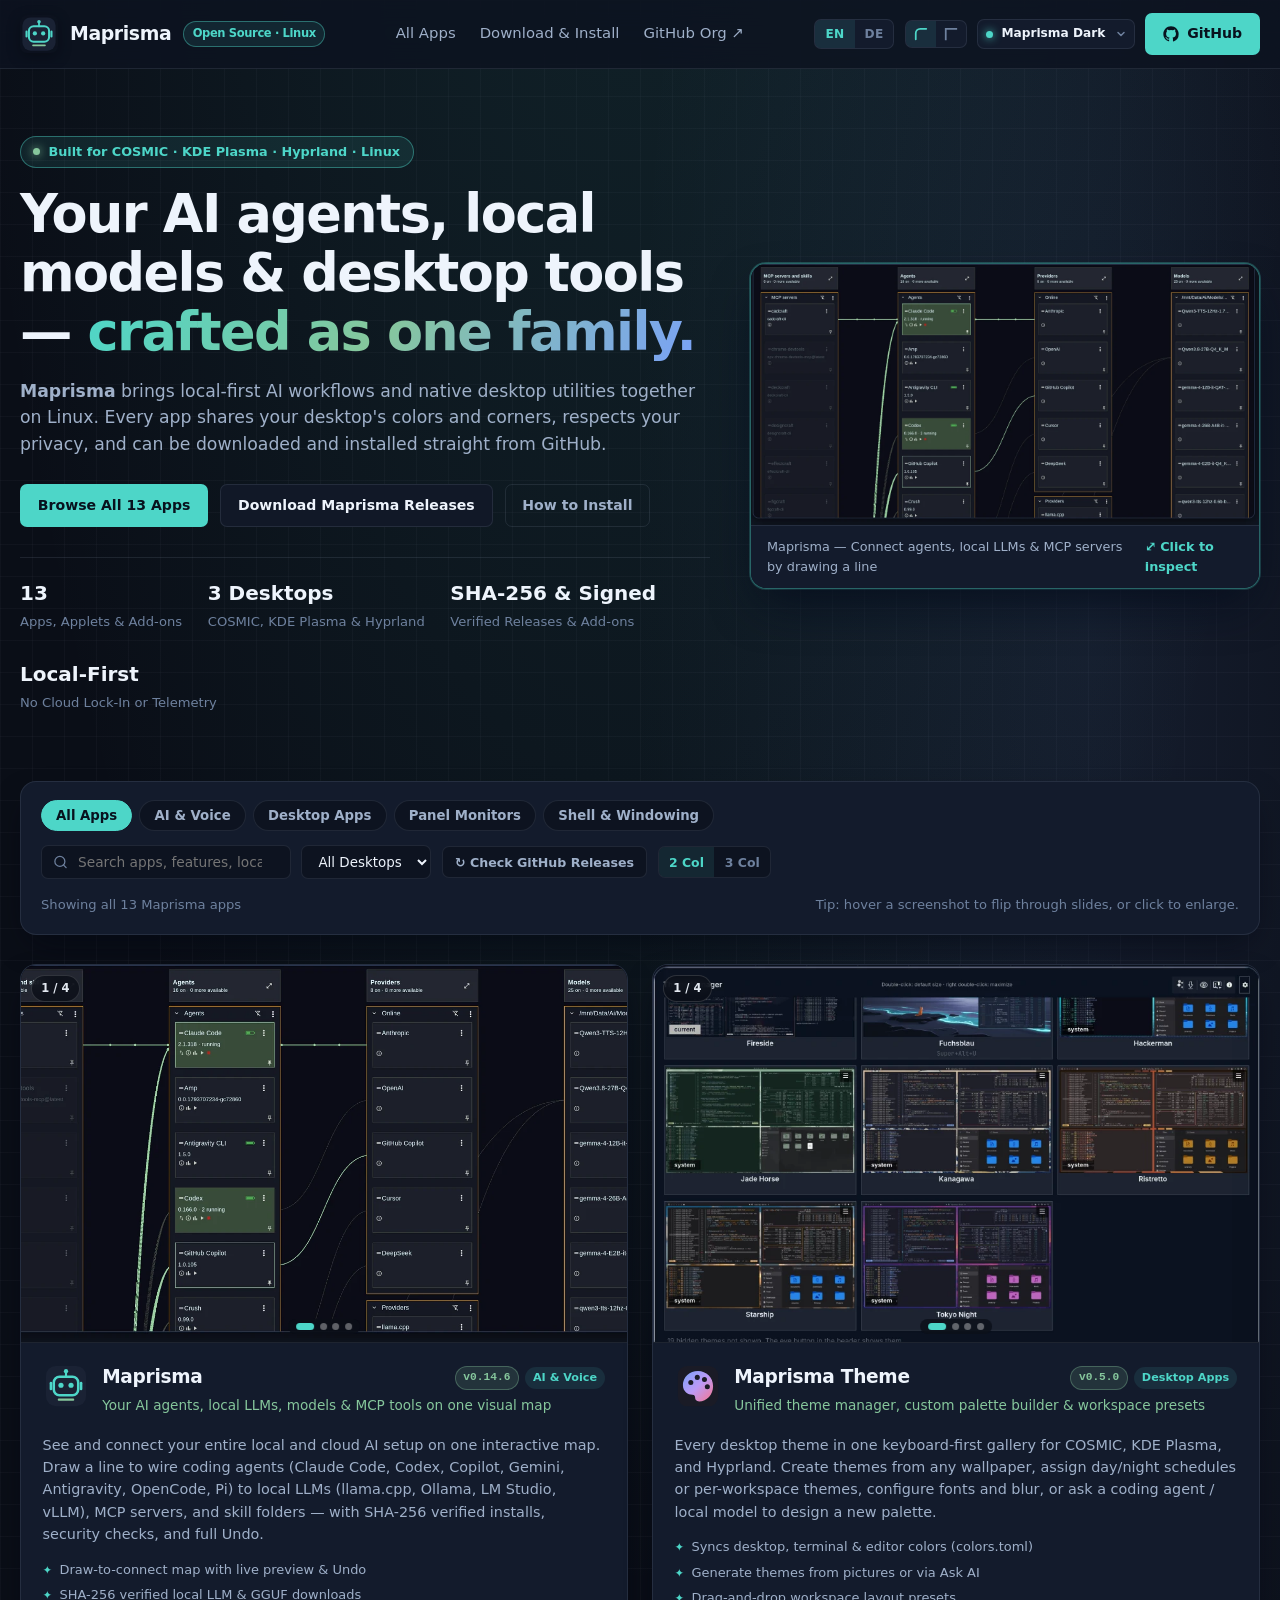
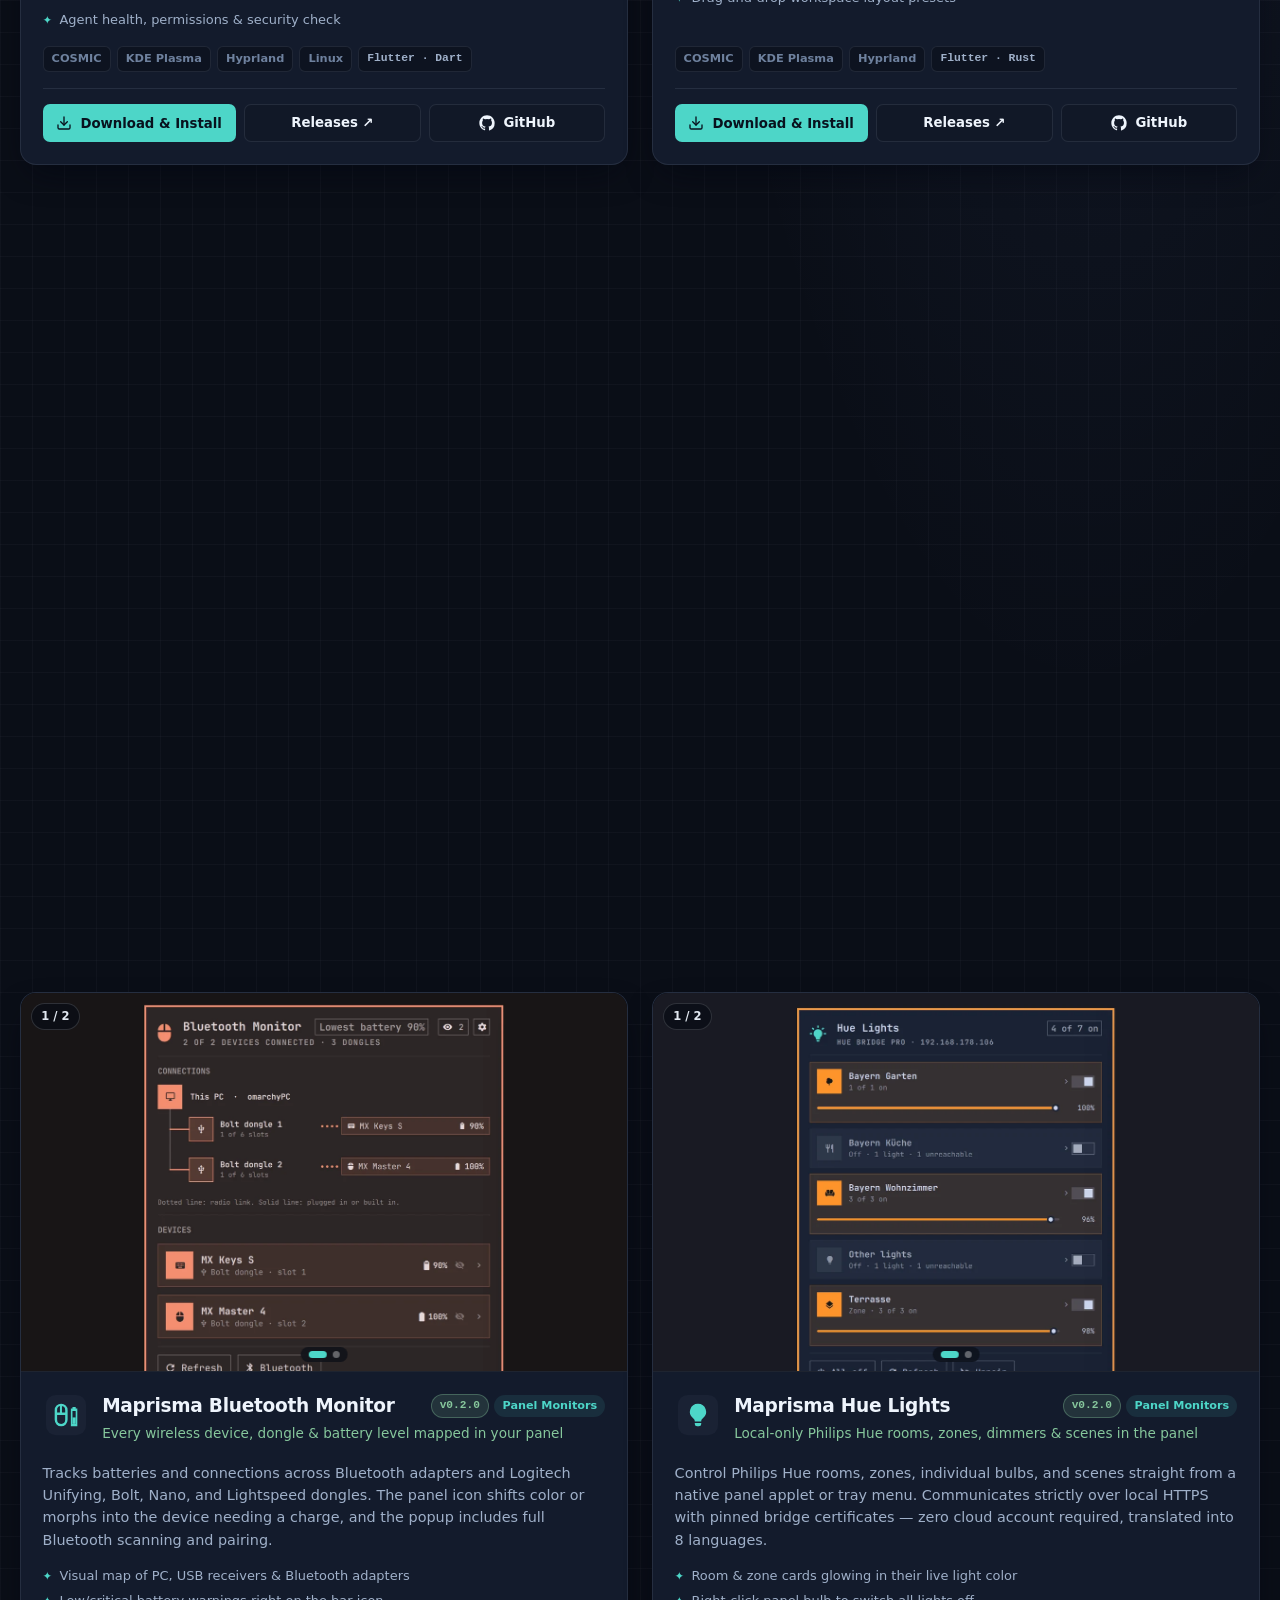
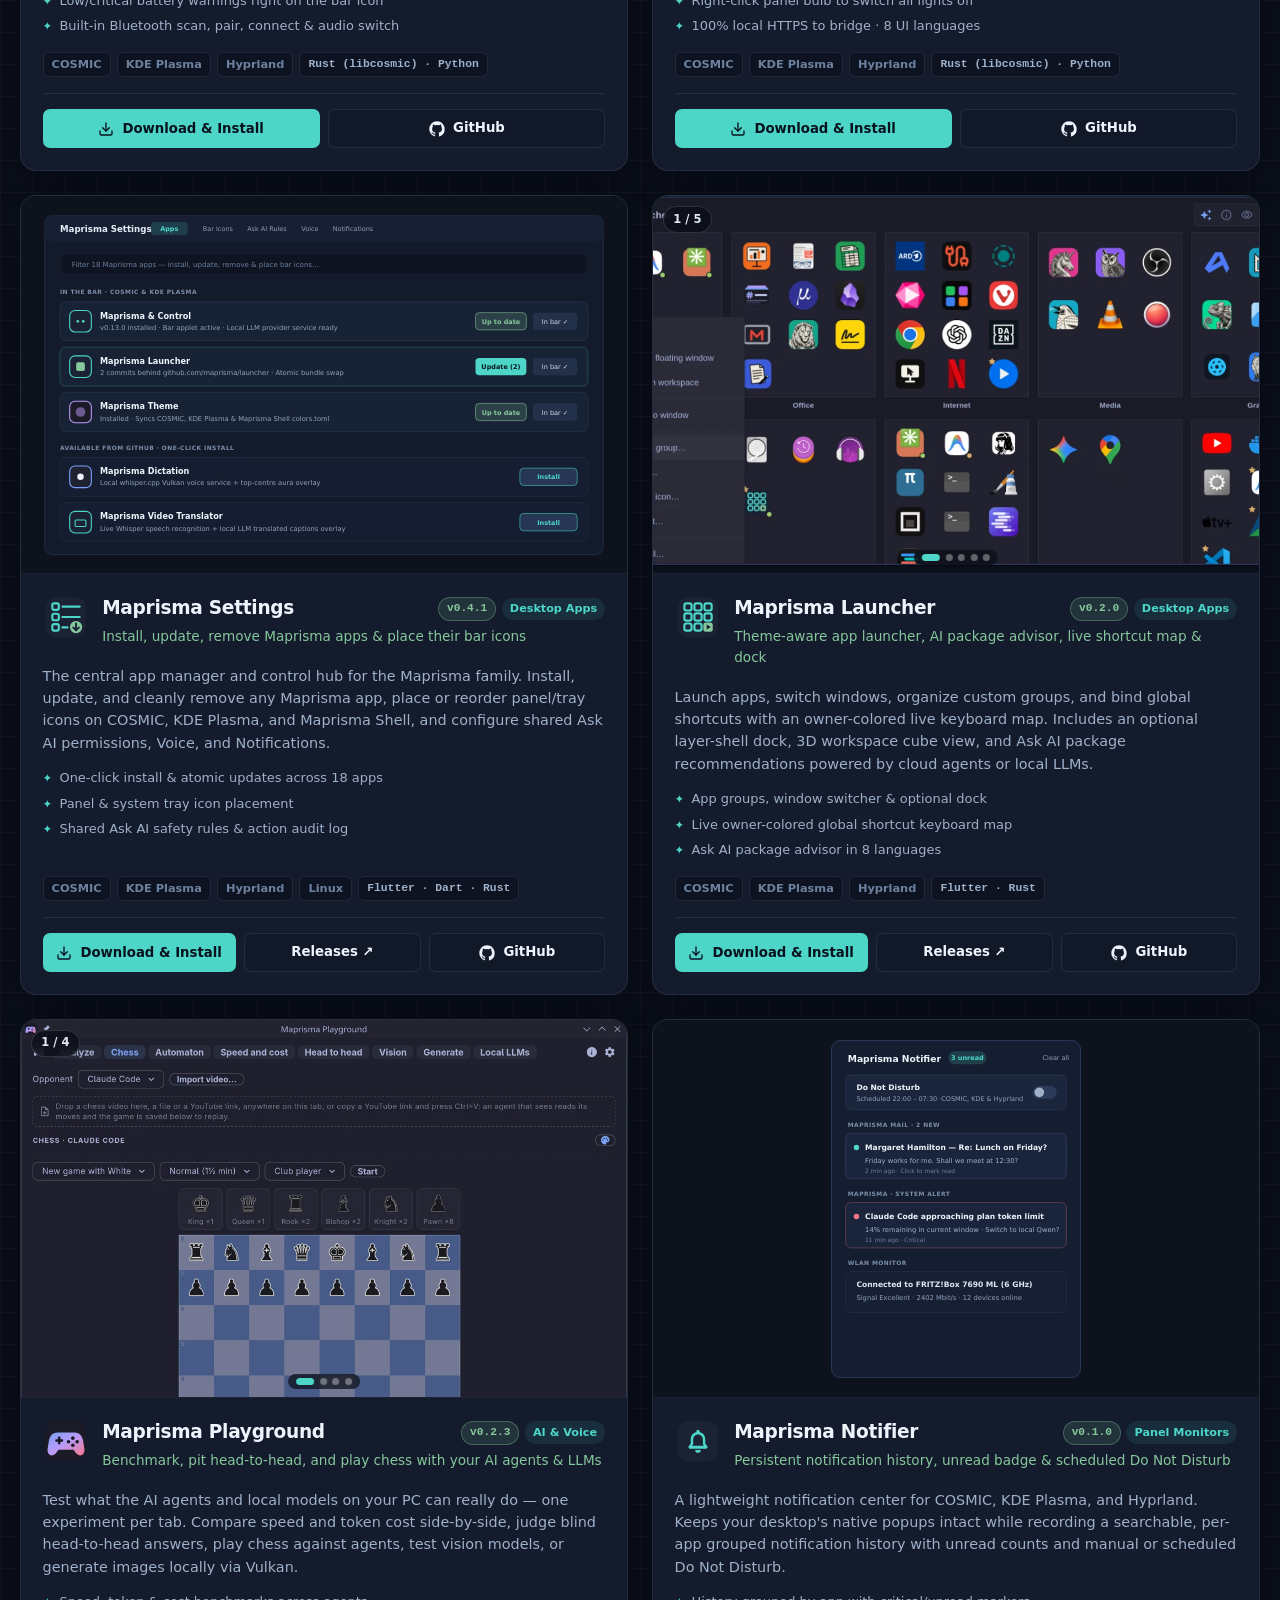
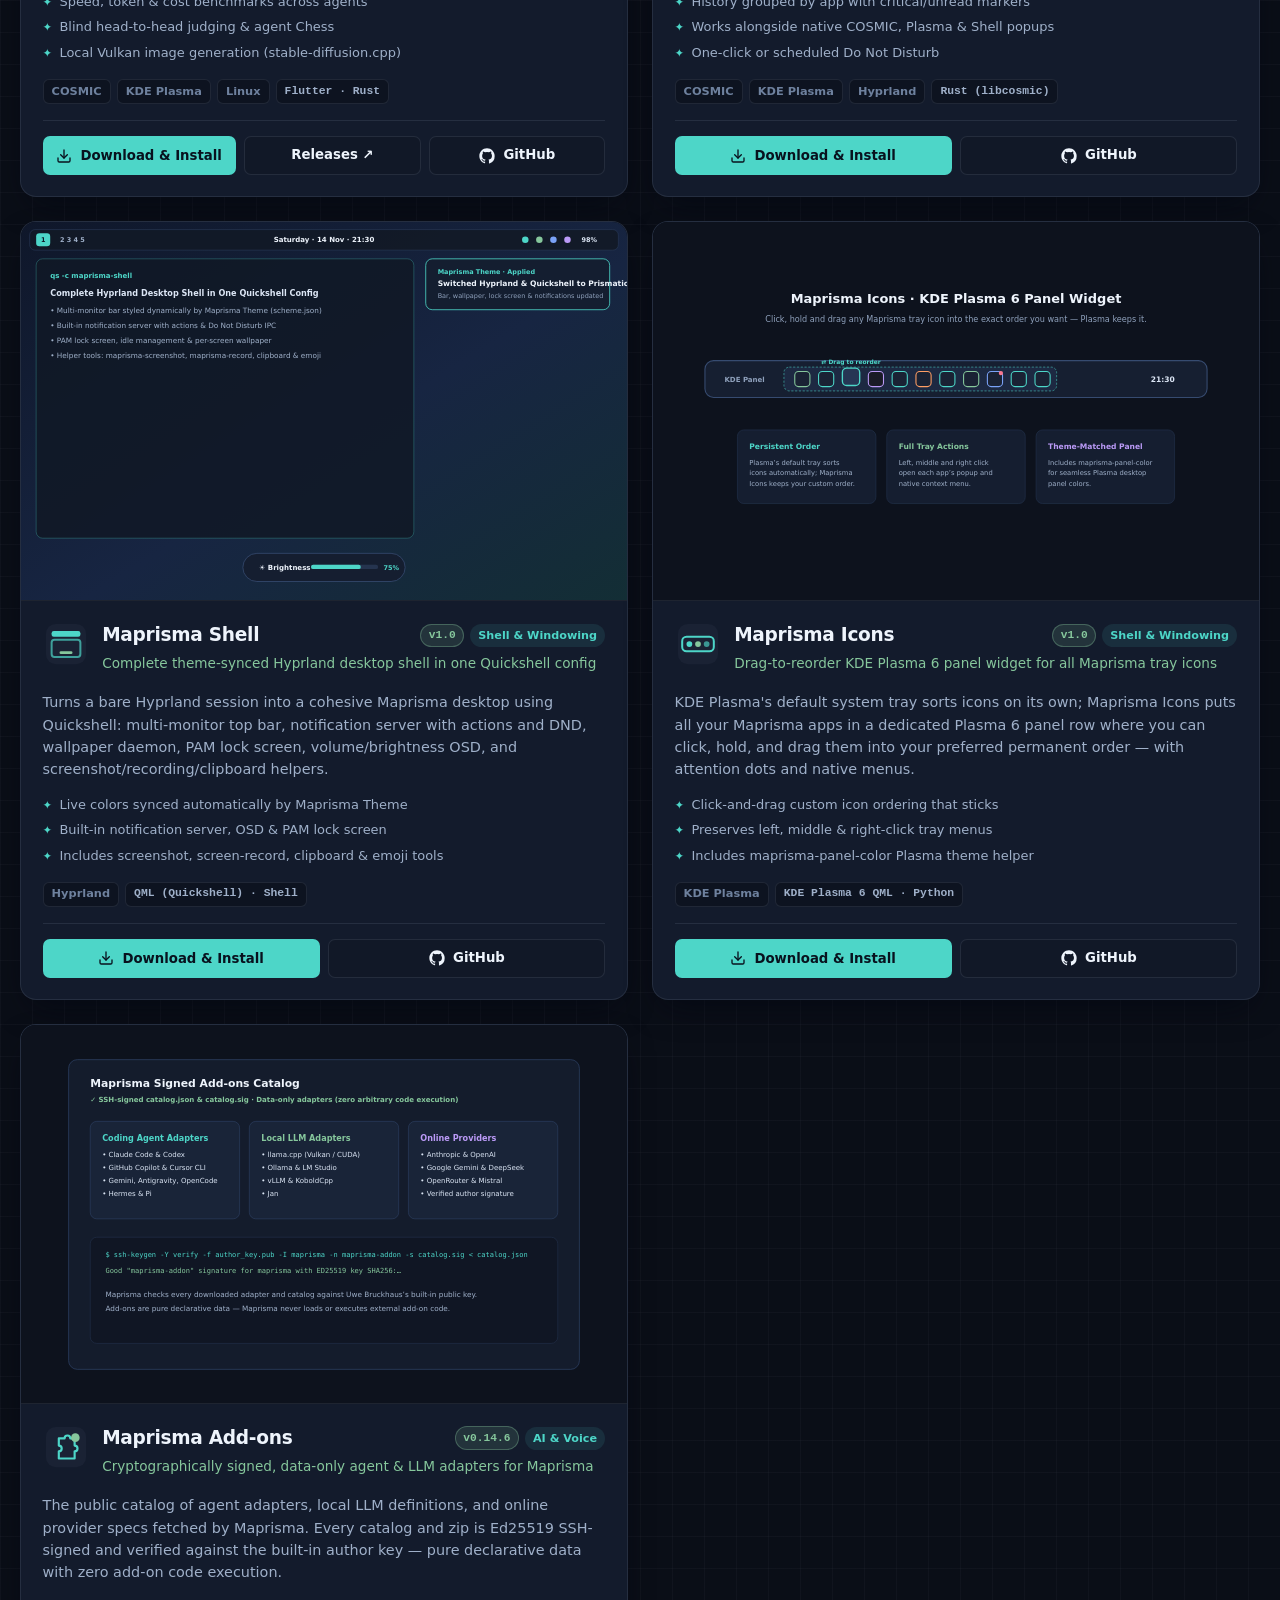
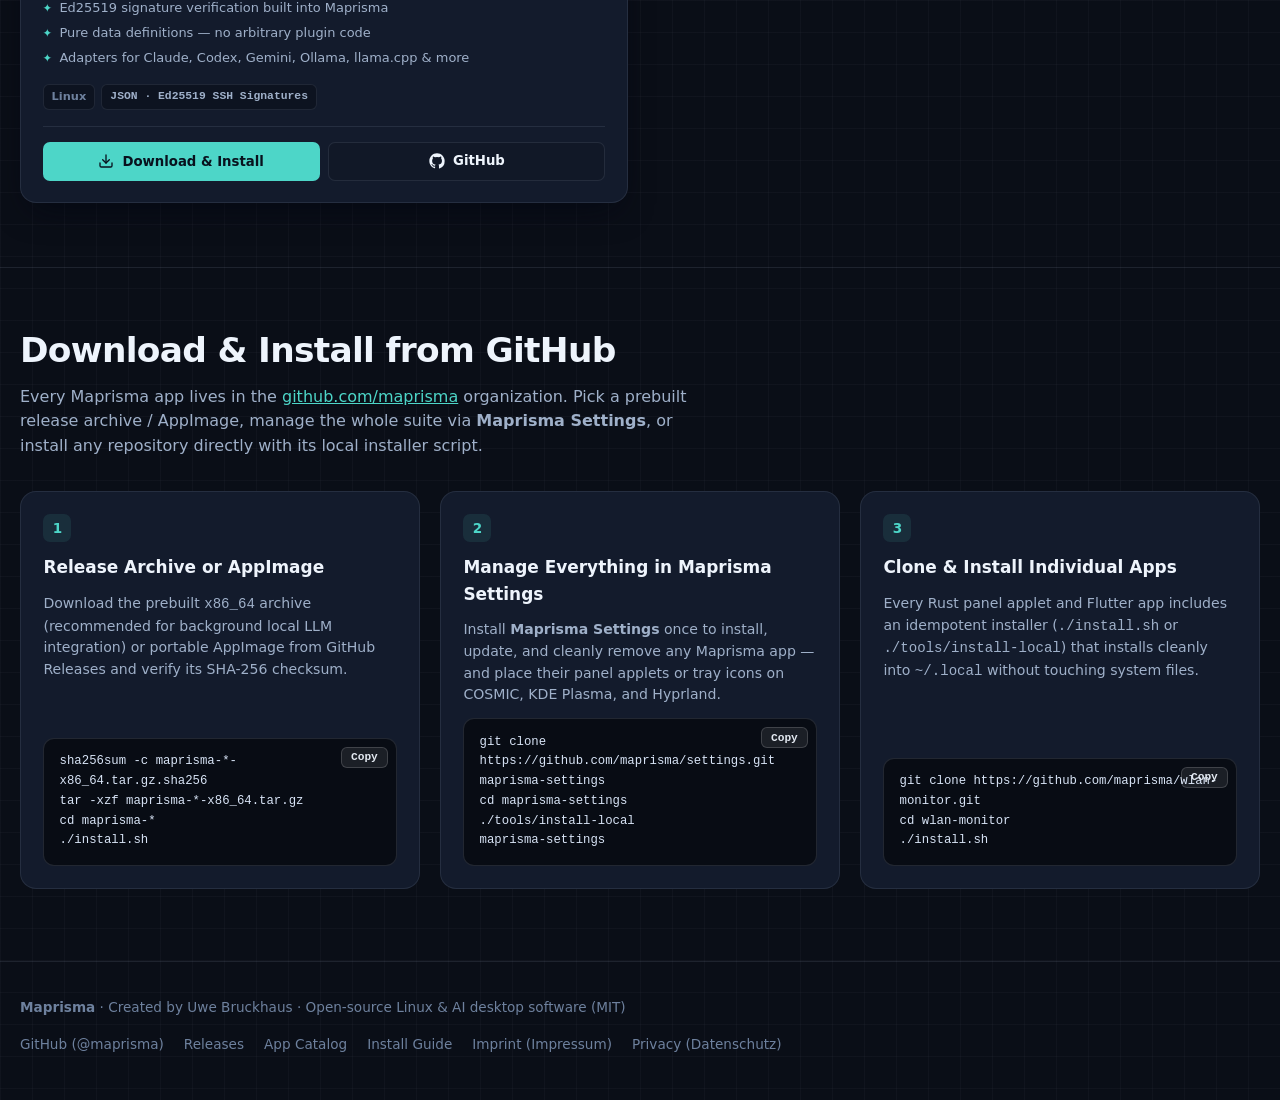
==== commit f70ac3a4: "Sync website with Netcup Control rev 19, theme/corner switchers, and hardened deploy.sh" ====
--- a/index.html
+++ b/index.html
@@ -1,5 +1,5 @@
 <!DOCTYPE html>
-<html lang="en">
+<html lang="en" data-layout="classic" data-motion="subtle">
 <head>
   <meta charset="UTF-8" />
   <meta name="viewport" content="width=device-width, initial-scale=1.0" />
@@ -8,8 +8,73 @@
     name="description"
     content="Explore, download, and install the Maprisma family of open-source AI, voice, theme, mail, launcher, and panel monitor apps for Linux (COSMIC, KDE Plasma, and Hyprland) from GitHub."
   />
+  <meta name="color-scheme" content="dark" />
+  <meta name="theme-color" content="#0a0e17" />
+  <script>
+    (function () {
+      var themes = {
+        dark: { mode: "dark", color: "#0a0e17" },
+        light: { mode: "light", color: "#f4f7fb" },
+        "tokyo-night": { mode: "dark", color: "#13141c" },
+        catppuccin: { mode: "dark", color: "#161622" },
+        nord: { mode: "dark", color: "#222730" },
+        gruvbox: { mode: "dark", color: "#1e1e1e" },
+        "flexoki-light": { mode: "light", color: "#f2efe4" }
+      };
+      try {
+        if (localStorage.getItem("maprisma-site-corners") === "square") {
+          document.documentElement.setAttribute("data-corners", "square");
+        }
+      } catch (_) {}
+      var saved = "dark";
+      try {
+        saved = localStorage.getItem("maprisma-site-theme") || "dark";
+      } catch (_) {}
+      if (!Object.prototype.hasOwnProperty.call(themes, saved)) saved = "dark";
+      var info = themes[saved];
+      var root = document.documentElement;
+      if (saved === "dark") root.removeAttribute("data-theme");
+      else root.setAttribute("data-theme", saved);
+      root.setAttribute("data-mode", info.mode);
+      var cs = document.querySelector('meta[name="color-scheme"]');
+      if (cs) cs.setAttribute("content", info.mode);
+      var tc = document.querySelector('meta[name="theme-color"]');
+      if (tc) tc.setAttribute("content", info.color);
+    })();
+  </script>
   <link rel="icon" type="image/svg+xml" href="assets/icons/maprisma.svg" />
   <link rel="stylesheet" href="css/styles.css" />
+  <!-- netcup-control:layout-css -->
+  <style id="maprisma-motion-guard">
+    html[data-motion="off"],
+    html[data-motion="off"] *,
+    html[data-motion="off"] *::before,
+    html[data-motion="off"] *::after {
+      animation: none !important;
+      transition: none !important;
+      scroll-behavior: auto !important;
+    }
+    @media (prefers-reduced-motion: reduce) {
+      html,
+      *,
+      *::before,
+      *::after {
+        animation-duration: 0.01ms !important;
+        animation-iteration-count: 1 !important;
+        animation-delay: 0s !important;
+        transition-duration: 0.01ms !important;
+        transition-delay: 0s !important;
+        scroll-behavior: auto !important;
+      }
+      html[data-layout],
+      html[data-layout] *,
+      html[data-layout] *::before,
+      html[data-layout] *::after {
+        animation: none !important;
+        transition: none !important;
+      }
+    }
+  </style>
 </head>
 <body>
   <!-- Sticky Header -->
@@ -33,24 +98,33 @@
           <button type="button" data-lang="de">DE</button>
         </div>
 
-        <button
-          type="button"
-          id="theme-toggle"
-          class="icon-btn"
-          title="Switch dark / light theme"
-          aria-label="Switch dark or light theme"
-        >
-          <svg width="18" height="18" viewBox="0 0 24 24" fill="none" stroke="currentColor" stroke-width="2" stroke-linecap="round" stroke-linejoin="round">
-            <circle cx="12" cy="12" r="4"></circle>
-            <path d="M12 2v2M12 20v2M4.93 4.93l1.41 1.41M17.66 17.66l1.41 1.41M2 12h2M20 12h2M6.34 17.66l-1.41 1.41M19.07 4.93l-1.41 1.41"></path>
+        <div class="lang-switch corner-switch" role="group" aria-label="Corners">
+          <button type="button" data-corners="round" class="active" aria-pressed="true" title="Rounded corners" aria-label="Rounded corners"><svg viewBox="0 0 16 16" fill="none" stroke="currentColor" stroke-width="2" stroke-linecap="round" aria-hidden="true"><path d="M2 14V7a5 5 0 0 1 5-5h7"/></svg></button>
+          <button type="button" data-corners="square" aria-pressed="false" title="Square corners" aria-label="Square corners"><svg viewBox="0 0 16 16" fill="none" stroke="currentColor" stroke-width="2" stroke-linecap="square" aria-hidden="true"><path d="M2 14V2h12"/></svg></button>
+        </div>
+
+        <div class="theme-switch">
+          <span class="theme-swatch" aria-hidden="true"></span>
+          <select id="theme-select" class="theme-select" aria-label="Theme" title="Theme">
+            <option value="dark">Maprisma Dark</option>
+            <option value="light">Maprisma Light</option>
+            <option value="tokyo-night">Tokyo Night</option>
+            <option value="catppuccin">Catppuccin</option>
+            <option value="nord">Nord</option>
+            <option value="gruvbox">Gruvbox</option>
+            <option value="flexoki-light">Flexoki Light</option>
+          </select>
+          <svg class="theme-chevron" viewBox="0 0 16 16" fill="none" stroke="currentColor" stroke-width="2" stroke-linecap="round" stroke-linejoin="round" aria-hidden="true">
+            <polyline points="4 6 8 10 12 6"></polyline>
           </svg>
-        </button>
+        </div>
 
         <a
           class="btn btn-primary"
           href="https://github.com/maprisma"
           target="_blank"
           rel="noopener noreferrer"
+          aria-label="GitHub"
         >
           <svg viewBox="0 0 24 24" fill="currentColor"><path d="M12 .5C5.65.5.5 5.65.5 12c0 5.09 3.29 9.4 7.86 10.92.58.1.79-.25.79-.56v-2c-3.2.7-3.88-1.38-3.88-1.38-.52-1.33-1.28-1.68-1.28-1.68-1.05-.72.08-.7.08-.7 1.16.08 1.77 1.19 1.77 1.19 1.03 1.76 2.7 1.25 3.36.96.1-.75.4-1.25.73-1.54-2.55-.29-5.24-1.28-5.24-5.69 0-1.26.45-2.28 1.19-3.09-.12-.29-.52-1.46.11-3.05 0 0 .97-.31 3.18 1.18a11.05 11.05 0 0 1 5.79 0c2.2-1.49 3.17-1.18 3.17-1.18.63 1.59.23 2.76.12 3.05.74.81 1.18 1.83 1.18 3.09 0 4.42-2.69 5.39-5.26 5.68.42.36.78 1.06.78 2.14v3.17c0 .31.21.67.8.56A11.51 11.51 0 0 0 23.5 12C23.5 5.65 18.35.5 12 .5Z"/></svg>
           GitHub
@@ -78,7 +152,7 @@
           </p>
 
           <div class="hero-cta">
-            <a href="#apps" class="btn btn-primary" data-i18n="ctaBrowse">Browse All 20 Apps</a>
+            <a href="#apps" class="btn btn-primary" data-i18n="ctaBrowse">Browse All 13 Apps</a>
             <a
               href="https://github.com/maprisma/maprisma/releases"
               target="_blank"
@@ -91,7 +165,7 @@
 
           <div class="hero-stats">
             <div class="stat-item">
-              <strong>20</strong>
+              <strong>13</strong>
               <span data-i18n="statAppsLabel">Apps, Applets &amp; Add-ons</span>
             </div>
             <div class="stat-item">
@@ -109,16 +183,22 @@
           </div>
         </div>
 
-        <div class="hero-showcase" id="hero-showcase" title="Click to view Maprisma screenshots">
+        <button
+          type="button"
+          class="hero-showcase"
+          id="hero-showcase"
+          title="Click to view Maprisma screenshots"
+          aria-label="View Maprisma screenshots"
+        >
           <img
             src="assets/screenshots/maprisma-map.webp"
             alt="Maprisma visual map connecting coding agents, local LLMs, MCP servers, and models"
           />
-          <div class="hero-showcase-caption">
+          <span class="hero-showcase-caption">
             <span data-i18n="heroCaptionText">Maprisma — Connect agents, local LLMs &amp; MCP servers by drawing a line</span>
             <span data-i18n="heroCaptionAction">⤢ Click to inspect</span>
-          </div>
-        </div>
+          </span>
+        </button>
       </div>
     </section>
 
@@ -161,7 +241,7 @@
                 type="button"
                 id="sync-github-btn"
                 class="sync-btn"
-                title="Privacy-friendly opt-in check against the GitHub Releases API"
+                title="Refresh latest GitHub release versions (server-cached on maprisma.com)"
               >↻ Check GitHub Releases</button>
 
               <div class="view-toggle" aria-label="Grid column count">
@@ -172,7 +252,7 @@
           </div>
 
           <div class="toolbar-meta">
-            <span id="results-count">Showing all 20 Maprisma apps</span>
+            <span id="results-count">Showing all 13 Maprisma apps</span>
             <span data-i18n="toolbarTip">Tip: hover a screenshot to flip through slides, or click to enlarge.</span>
           </div>
         </div>
@@ -278,7 +358,7 @@
       </div>
       <div class="lightbox-stage">
         <button type="button" id="lb-prev" class="media-nav prev" aria-label="Previous screenshot">‹</button>
-        <img id="lb-image" src="" alt="" />
+        <img id="lb-image" src="[data-uri]" alt="" />
         <button type="button" id="lb-next" class="media-nav next" aria-label="Next screenshot">›</button>
       </div>
       <div class="lightbox-foot">
--- a/css/styles.css
+++ b/css/styles.css
@@ -26,12 +26,17 @@
   --accent-violet: #bb9af7;
   --accent-text-on-cyan: #08121e;
 
+  --glow-primary: rgba(77, 214, 200, 0.13);
+  --glow-secondary: rgba(122, 162, 247, 0.1);
+
   --shadow-card: 0 14px 34px -12px rgba(2, 6, 16, 0.72);
   --shadow-hover: 0 22px 48px -12px rgba(4, 12, 28, 0.9), 0 0 0 1px rgba(77, 214, 200, 0.28);
 
   --radius-lg: 16px;
   --radius-md: 11px;
   --radius-sm: 7px;
+  --radius-xs: 6px;
+  --radius-pill: 999px;
 
   --font-sans: "Inter", ui-sans-serif, system-ui, -apple-system, BlinkMacSystemFont, "Segoe UI", Roboto, sans-serif;
   --font-mono: "JetBrains Mono", ui-monospace, SFMono-Regular, Menlo, Monaco, Consolas, monospace;
@@ -64,6 +69,156 @@
   --shadow-hover: 0 20px 38px -12px rgba(15, 23, 42, 0.16), 0 0 0 1px rgba(13, 148, 136, 0.35);
 }
 
+[data-theme="tokyo-night"] {
+  --bg-base: #13141c;
+  --bg-elevated: #24283b;
+  --bg-card: #1a1b26;
+  --bg-card-hover: #292e42;
+  --bg-surface: #0e0e14;
+  --bg-pill: rgba(122, 162, 247, 0.13);
+  --bg-glass: rgba(19, 20, 28, 0.84);
+
+  --border-subtle: rgba(169, 177, 214, 0.14);
+  --border-strong: rgba(122, 162, 247, 0.45);
+  --grid-line: rgba(169, 177, 214, 0.045);
+
+  --text-primary: #c0caf5;
+  --text-secondary: #a9b1d6;
+  --text-muted: #7e88b4;
+
+  --accent-cyan: #7aa2f7;
+  --accent-mint: #9ece6a;
+  --accent-blue: #0db9d7;
+  --accent-violet: #bb9af7;
+  --accent-text-on-cyan: #0e0e14;
+
+  --glow-primary: rgba(122, 162, 247, 0.14);
+  --glow-secondary: rgba(187, 154, 247, 0.1);
+
+  --shadow-card: 0 14px 34px -12px rgba(6, 7, 12, 0.76);
+  --shadow-hover: 0 22px 48px -12px rgba(6, 7, 12, 0.92), 0 0 0 1px rgba(122, 162, 247, 0.32);
+}
+
+[data-theme="catppuccin"] {
+  --bg-base: #161622;
+  --bg-elevated: #27283b;
+  --bg-card: #1e1e2e;
+  --bg-card-hover: #313244;
+  --bg-surface: #101019;
+  --bg-pill: rgba(137, 180, 250, 0.13);
+  --bg-glass: rgba(22, 22, 34, 0.84);
+
+  --border-subtle: rgba(186, 194, 222, 0.14);
+  --border-strong: rgba(137, 180, 250, 0.45);
+  --grid-line: rgba(186, 194, 222, 0.045);
+
+  --text-primary: #cdd6f4;
+  --text-secondary: #bac2de;
+  --text-muted: #9399b2;
+
+  --accent-cyan: #89b4fa;
+  --accent-mint: #a6e3a1;
+  --accent-blue: #94e2d5;
+  --accent-violet: #f5c2e7;
+  --accent-text-on-cyan: #101019;
+
+  --glow-primary: rgba(137, 180, 250, 0.13);
+  --glow-secondary: rgba(245, 194, 231, 0.1);
+
+  --shadow-card: 0 14px 34px -12px rgba(8, 8, 14, 0.76);
+  --shadow-hover: 0 22px 48px -12px rgba(8, 8, 14, 0.92), 0 0 0 1px rgba(137, 180, 250, 0.32);
+}
+
+[data-theme="nord"] {
+  --bg-base: #222730;
+  --bg-elevated: #353c4a;
+  --bg-card: #2e3440;
+  --bg-card-hover: #3b4252;
+  --bg-surface: #191c23;
+  --bg-pill: rgba(136, 192, 208, 0.13);
+  --bg-glass: rgba(34, 39, 48, 0.85);
+
+  --border-subtle: rgba(216, 222, 233, 0.14);
+  --border-strong: rgba(136, 192, 208, 0.45);
+  --grid-line: rgba(216, 222, 233, 0.045);
+
+  --text-primary: #d8dee9;
+  --text-secondary: #bcc4d4;
+  --text-muted: #9aa5b8;
+
+  --accent-cyan: #88c0d0;
+  --accent-mint: #a3be8c;
+  --accent-blue: #81a1c1;
+  --accent-violet: #b48ead;
+  --accent-text-on-cyan: #191c23;
+
+  --glow-primary: rgba(136, 192, 208, 0.13);
+  --glow-secondary: rgba(129, 161, 193, 0.1);
+
+  --shadow-card: 0 14px 34px -12px rgba(12, 15, 20, 0.7);
+  --shadow-hover: 0 22px 48px -12px rgba(12, 15, 20, 0.88), 0 0 0 1px rgba(136, 192, 208, 0.32);
+}
+
+[data-theme="gruvbox"] {
+  --bg-base: #1e1e1e;
+  --bg-elevated: #32302f;
+  --bg-card: #282828;
+  --bg-card-hover: #3c3836;
+  --bg-surface: #161616;
+  --bg-pill: rgba(125, 174, 163, 0.14);
+  --bg-glass: rgba(30, 30, 30, 0.86);
+
+  --border-subtle: rgba(212, 190, 152, 0.15);
+  --border-strong: rgba(125, 174, 163, 0.45);
+  --grid-line: rgba(212, 190, 152, 0.045);
+
+  --text-primary: #d4be98;
+  --text-secondary: #bdae93;
+  --text-muted: #9c8d7a;
+
+  --accent-cyan: #7daea3;
+  --accent-mint: #a9b665;
+  --accent-blue: #d8a657;
+  --accent-violet: #d3869b;
+  --accent-text-on-cyan: #161616;
+
+  --glow-primary: rgba(125, 174, 163, 0.12);
+  --glow-secondary: rgba(216, 166, 87, 0.1);
+
+  --shadow-card: 0 14px 34px -12px rgba(8, 8, 8, 0.76);
+  --shadow-hover: 0 22px 48px -12px rgba(8, 8, 8, 0.92), 0 0 0 1px rgba(125, 174, 163, 0.32);
+}
+
+[data-theme="flexoki-light"] {
+  --bg-base: #f2efe4;
+  --bg-elevated: #fffcf0;
+  --bg-card: #fffcf0;
+  --bg-card-hover: #faf6e8;
+  --bg-surface: #e6e4d9;
+  --bg-pill: rgba(32, 94, 166, 0.1);
+  --bg-glass: rgba(242, 239, 228, 0.88);
+
+  --border-subtle: rgba(16, 15, 15, 0.12);
+  --border-strong: rgba(32, 94, 166, 0.42);
+  --grid-line: rgba(16, 15, 15, 0.042);
+
+  --text-primary: #100f0f;
+  --text-secondary: #403e3c;
+  --text-muted: #676560;
+
+  --accent-cyan: #205ea6;
+  --accent-mint: #5f6b28;
+  --accent-blue: #27706a;
+  --accent-violet: #b13675;
+  --accent-text-on-cyan: #fffcf0;
+
+  --glow-primary: rgba(32, 94, 166, 0.09);
+  --glow-secondary: rgba(58, 169, 159, 0.08);
+
+  --shadow-card: 0 10px 28px -10px rgba(16, 15, 15, 0.09);
+  --shadow-hover: 0 20px 38px -12px rgba(16, 15, 15, 0.16), 0 0 0 1px rgba(32, 94, 166, 0.34);
+}
+
 *,
 *::before,
 *::after {
@@ -72,6 +227,12 @@
 
 html {
   scroll-behavior: smooth;
+  color-scheme: dark;
+}
+
+html[data-theme="light"],
+html[data-mode="light"] {
+  color-scheme: light;
 }
 
 body {
@@ -79,8 +240,8 @@
   font-family: var(--font-sans);
   background-color: var(--bg-base);
   background-image:
-    radial-gradient(ellipse 80% 45% at 50% -10%, rgba(77, 214, 200, 0.13), transparent 70%),
-    radial-gradient(ellipse 55% 35% at 85% 8%, rgba(122, 162, 247, 0.1), transparent 65%),
+    radial-gradient(ellipse 80% 45% at 50% -10%, var(--glow-primary), transparent 70%),
+    radial-gradient(ellipse 55% 35% at 85% 8%, var(--glow-secondary), transparent 65%),
     linear-gradient(to right, var(--grid-line) 1px, transparent 1px),
     linear-gradient(to bottom, var(--grid-line) 1px, transparent 1px);
   background-size: 100% 100%, 100% 100%, 32px 32px, 32px 32px;
@@ -138,7 +299,7 @@
 .brand img {
   width: 38px;
   height: 38px;
-  border-radius: 9px;
+  border-radius: var(--radius-sm);
   box-shadow: 0 4px 14px rgba(0, 0, 0, 0.28);
 }
 
@@ -146,7 +307,7 @@
   font-size: 0.72rem;
   font-weight: 600;
   padding: 0.18rem 0.52rem;
-  border-radius: 999px;
+  border-radius: var(--radius-pill);
   background: var(--bg-pill);
   color: var(--accent-cyan);
   border: 1px solid var(--border-strong);
@@ -265,7 +426,7 @@
   align-items: center;
   gap: 0.5rem;
   padding: 0.3rem 0.78rem;
-  border-radius: 999px;
+  border-radius: var(--radius-pill);
   background: var(--bg-pill);
   border: 1px solid var(--border-strong);
   color: var(--accent-cyan);
@@ -331,6 +492,14 @@
 }
 
 .hero-showcase {
+  display: block;
+  width: 100%;
+  padding: 0;
+  text-align: left;
+  color: inherit;
+  font: inherit;
+  appearance: none;
+  -webkit-appearance: none;
   position: relative;
   border-radius: var(--radius-lg);
   overflow: hidden;
@@ -338,6 +507,11 @@
   background: var(--bg-surface);
   box-shadow: var(--shadow-hover);
   cursor: pointer;
+}
+
+.hero-showcase:focus-visible {
+  outline: 2px solid var(--accent-cyan);
+  outline-offset: 3px;
 }
 
 .hero-showcase img {
@@ -399,7 +573,7 @@
 
 .filter-chip {
   padding: 0.44rem 0.88rem;
-  border-radius: 999px;
+  border-radius: var(--radius-pill);
   font-size: 0.83rem;
   font-weight: 600;
   background: var(--bg-surface);
@@ -568,7 +742,7 @@
 .zoom-pill {
   pointer-events: auto;
   padding: 0.22rem 0.56rem;
-  border-radius: 999px;
+  border-radius: var(--radius-pill);
   background: rgba(10, 14, 23, 0.78);
   backdrop-filter: blur(6px);
   color: #e2e8f0;
@@ -610,7 +784,7 @@
 
 .media-nav:hover {
   background: var(--accent-cyan);
-  color: #08121e;
+  color: var(--accent-text-on-cyan);
 }
 
 .media-nav.prev {
@@ -629,7 +803,7 @@
   display: flex;
   gap: 0.35rem;
   padding: 0.25rem 0.5rem;
-  border-radius: 999px;
+  border-radius: var(--radius-pill);
   background: rgba(10, 14, 23, 0.72);
   backdrop-filter: blur(4px);
 }
@@ -646,7 +820,7 @@
 
 .media-dot.active {
   width: 18px;
-  border-radius: 999px;
+  border-radius: var(--radius-pill);
   background: var(--accent-cyan);
 }
 
@@ -668,7 +842,7 @@
 .card-icon {
   width: 46px;
   height: 46px;
-  border-radius: 11px;
+  border-radius: var(--radius-md);
   flex-shrink: 0;
 }
 
@@ -696,7 +870,7 @@
   font-size: 0.7rem;
   font-weight: 600;
   padding: 0.16rem 0.52rem;
-  border-radius: 999px;
+  border-radius: var(--radius-pill);
   background: var(--bg-pill);
   color: var(--accent-cyan);
 }
@@ -751,7 +925,7 @@
   font-size: 0.71rem;
   font-weight: 600;
   padding: 0.18rem 0.5rem;
-  border-radius: 6px;
+  border-radius: var(--radius-xs);
   background: var(--bg-surface);
   border: 1px solid var(--border-subtle);
   color: var(--text-muted);
@@ -823,7 +997,7 @@
   justify-content: center;
   width: 28px;
   height: 28px;
-  border-radius: 8px;
+  border-radius: var(--radius-sm);
   background: var(--bg-pill);
   color: var(--accent-cyan);
   font-weight: 700;
@@ -866,7 +1040,7 @@
   top: 0.5rem;
   right: 0.5rem;
   padding: 0.22rem 0.55rem;
-  border-radius: 6px;
+  border-radius: var(--radius-xs);
   border: 1px solid rgba(255, 255, 255, 0.16);
   background: rgba(255, 255, 255, 0.08);
   color: #e2e8f0;
@@ -876,7 +1050,7 @@
 
 .copy-inline-btn:hover {
   background: var(--accent-cyan);
-  color: #08121e;
+  color: var(--accent-text-on-cyan);
 }
 
 /* ==========================================================================
@@ -1050,6 +1224,103 @@
   color: var(--accent-cyan);
 }
 
+/* Corners: rounded (default) or square, chosen by the visitor like the theme */
+[data-corners="square"] {
+  --radius-lg: 0;
+  --radius-md: 0;
+  --radius-sm: 0;
+  --radius-xs: 0;
+  --radius-pill: 0;
+}
+
+.corner-switch button {
+  display: inline-flex;
+  align-items: center;
+  justify-content: center;
+  padding: 0.4rem 0.5rem;
+  cursor: pointer;
+}
+
+.corner-switch svg {
+  width: 14px;
+  height: 14px;
+}
+
+.corner-switch button.active {
+  background: var(--bg-pill);
+  color: var(--accent-cyan);
+}
+
+.corner-switch button:focus-visible,
+.lang-switch button:focus-visible {
+  outline: 2px solid var(--accent-cyan);
+  outline-offset: -2px;
+}
+
+.theme-switch {
+  position: relative;
+  display: inline-flex;
+  align-items: center;
+  flex-shrink: 0;
+}
+
+.theme-select {
+  appearance: none;
+  -webkit-appearance: none;
+  padding: 0.44rem 1.6rem 0.44rem 1.45rem;
+  border-radius: var(--radius-sm);
+  border: 1px solid var(--border-subtle);
+  background: var(--bg-card);
+  color: var(--text-primary);
+  font-family: inherit;
+  font-size: 0.76rem;
+  font-weight: 600;
+  line-height: 1.15;
+  cursor: pointer;
+  transition: border-color 0.16s ease, background-color 0.16s ease, color 0.16s ease;
+}
+
+.theme-select:hover {
+  border-color: var(--border-strong);
+}
+
+.theme-select:focus-visible {
+  outline: none;
+  border-color: var(--accent-cyan);
+  box-shadow: 0 0 0 2px var(--bg-pill);
+}
+
+.theme-select option,
+.desktop-filter option {
+  background-color: var(--bg-elevated);
+  color: var(--text-primary);
+}
+
+.theme-swatch {
+  position: absolute;
+  left: 0.56rem;
+  width: 7px;
+  height: 7px;
+  border-radius: 50%;
+  background: var(--accent-cyan);
+  box-shadow: 0 0 8px var(--accent-cyan);
+  pointer-events: none;
+}
+
+.theme-chevron {
+  position: absolute;
+  right: 0.5rem;
+  width: 12px;
+  height: 12px;
+  color: var(--text-muted);
+  pointer-events: none;
+  transition: color 0.16s ease;
+}
+
+.theme-switch:hover .theme-chevron {
+  color: var(--text-primary);
+}
+
 .card-badges {
   display: inline-flex;
   align-items: center;
@@ -1062,10 +1333,12 @@
   font-size: 0.7rem;
   font-weight: 600;
   padding: 0.14rem 0.48rem;
-  border-radius: 999px;
+  border-radius: var(--radius-pill);
   background: rgba(134, 199, 156, 0.14);
+  background: color-mix(in srgb, var(--accent-mint) 14%, transparent);
   color: var(--accent-mint);
   border: 1px solid rgba(134, 199, 156, 0.34);
+  border-color: color-mix(in srgb, var(--accent-mint) 34%, transparent);
 }
 
 .star-pill {
@@ -1073,10 +1346,12 @@
   font-size: 0.7rem;
   font-weight: 600;
   padding: 0.14rem 0.46rem;
-  border-radius: 999px;
+  border-radius: var(--radius-pill);
   background: rgba(122, 162, 247, 0.14);
+  background: color-mix(in srgb, var(--accent-blue) 14%, transparent);
   color: var(--accent-blue);
   border: 1px solid rgba(122, 162, 247, 0.3);
+  border-color: color-mix(in srgb, var(--accent-blue) 32%, transparent);
 }
 
 .sync-btn {
@@ -1098,6 +1373,7 @@
 .sync-btn.synced {
   color: var(--accent-mint);
   border-color: rgba(134, 199, 156, 0.4);
+  border-color: color-mix(in srgb, var(--accent-mint) 40%, transparent);
 }
 
 .legal-main {
@@ -1142,9 +1418,11 @@
   margin-bottom: 1.25rem;
 }
 
-[data-theme="light"] .placeholder-note {
+[data-theme="light"] .placeholder-note,
+[data-mode="light"] .placeholder-note {
   color: #b45309;
   background: rgba(245, 158, 11, 0.12);
+  border-color: rgba(217, 119, 6, 0.35);
 }
 
 /* ==========================================================================
@@ -1152,6 +1430,9 @@
    ========================================================================== */
 
 @media (max-width: 1060px) {
+  .brand-badge {
+    display: none;
+  }
   .hero-grid {
     grid-template-columns: 1fr;
   }
@@ -1177,4 +1458,612 @@
   .toolbar-right {
     width: 100%;
   }
-}
+  .toolbar-meta {
+    flex-direction: column;
+    align-items: flex-start;
+    gap: 0.35rem;
+  }
+}
+
+@media (max-width: 540px) {
+  .site-header .container {
+    width: calc(100% - 1.5rem);
+  }
+  .nav-inner {
+    gap: 0.45rem;
+    min-height: 58px;
+  }
+  .brand {
+    gap: 0.45rem;
+    font-size: 1rem;
+    min-width: 0;
+  }
+  .brand img {
+    width: 30px;
+    height: 30px;
+    border-radius: var(--radius-sm);
+  }
+  .nav-actions {
+    gap: 0.35rem;
+    flex-shrink: 0;
+  }
+  .lang-switch button {
+    padding: 0.38rem 0.46rem;
+    font-size: 0.72rem;
+  }
+  .corner-switch button {
+    padding: 0.36rem 0.38rem;
+  }
+  .corner-switch svg {
+    width: 12px;
+    height: 12px;
+  }
+  .theme-select {
+    max-width: 124px;
+    padding: 0.38rem 1.35rem 0.38rem 1.25rem;
+    font-size: 0.72rem;
+    text-overflow: ellipsis;
+  }
+  .theme-swatch {
+    left: 0.46rem;
+    width: 6px;
+    height: 6px;
+  }
+  .theme-chevron {
+    right: 0.38rem;
+    width: 11px;
+    height: 11px;
+  }
+  .nav-actions .btn-primary {
+    padding: 0.42rem 0.5rem;
+    font-size: 0;
+    gap: 0;
+  }
+  .nav-actions .btn-primary svg {
+    width: 16px;
+    height: 16px;
+  }
+}
+
+/* ==========================================================================
+   Built-in Layout Approaches (scoped under html[data-layout="<id>"])
+   classic = default card grid above (unchanged)
+   ========================================================================== */
+
+/* --- 1. Bento Grid (mixed tile sizes, featured apps wide) --- */
+html[data-layout="bento"] .hero-stats {
+  display: grid;
+  grid-template-columns: repeat(2, minmax(0, 1fr));
+  gap: 0.75rem;
+  border-top: 0;
+  padding-top: 0.35rem;
+}
+
+html[data-layout="bento"] .stat-item {
+  padding: 0.78rem 0.95rem;
+  border-radius: var(--radius-md);
+  background: var(--bg-card);
+  border: 1px solid var(--border-subtle);
+}
+
+@media (min-width: 1061px) {
+  html[data-layout="bento"] .apps-grid {
+    grid-template-columns: repeat(3, minmax(0, 1fr));
+    grid-auto-flow: dense;
+    gap: 1.25rem;
+  }
+
+  html[data-layout="bento"] .apps-grid.cols-3 {
+    grid-template-columns: repeat(4, minmax(0, 1fr));
+  }
+
+  html[data-layout="bento"] .app-card[data-featured="true"] {
+    grid-column: span 2;
+    display: grid;
+    grid-template-columns: minmax(0, 1.14fr) minmax(0, 1fr);
+    align-items: stretch;
+    border-color: color-mix(in srgb, var(--accent-cyan) 34%, var(--border-subtle));
+  }
+
+  html[data-layout="bento"] .app-card[data-featured="true"] .card-media {
+    aspect-ratio: auto;
+    min-height: 290px;
+    border-bottom: 0;
+    border-right: 1px solid var(--border-subtle);
+  }
+
+  html[data-layout="bento"] .app-card:not([data-featured="true"]) .card-highlights {
+    display: none;
+  }
+
+  html[data-layout="bento"] .app-card:not([data-featured="true"]) .card-desc {
+    display: -webkit-box;
+    -webkit-line-clamp: 3;
+    -webkit-box-orient: vertical;
+    overflow: hidden;
+  }
+}
+
+@media (min-width: 741px) and (max-width: 1060px) {
+  html[data-layout="bento"] .apps-grid {
+    grid-template-columns: repeat(2, minmax(0, 1fr));
+    grid-auto-flow: dense;
+  }
+
+  html[data-layout="bento"] .app-card[data-featured="true"] {
+    grid-column: 1 / -1;
+    display: grid;
+    grid-template-columns: minmax(0, 1.08fr) minmax(0, 1fr);
+    align-items: stretch;
+    border-color: color-mix(in srgb, var(--accent-cyan) 34%, var(--border-subtle));
+  }
+
+  html[data-layout="bento"] .app-card[data-featured="true"] .card-media {
+    aspect-ratio: auto;
+    min-height: 240px;
+    border-bottom: 0;
+    border-right: 1px solid var(--border-subtle);
+  }
+}
+
+@media (max-width: 740px) {
+  html[data-layout="bento"] .app-card[data-featured="true"] {
+    border-color: var(--border-strong);
+  }
+}
+
+@media (max-width: 400px) {
+  html[data-layout="bento"] .hero-stats {
+    grid-template-columns: minmax(0, 1fr);
+  }
+}
+
+/* --- 2. Spotlight Rows (alternating full-width rows with big screenshot) --- */
+@media (min-width: 960px) {
+  html[data-layout="spotlight"] .hero-grid {
+    grid-template-columns: minmax(0, 1fr);
+    text-align: center;
+    justify-items: center;
+    gap: 2rem;
+  }
+
+  html[data-layout="spotlight"] .hero-lead {
+    margin-inline: auto;
+  }
+
+  html[data-layout="spotlight"] .hero-cta,
+  html[data-layout="spotlight"] .hero-stats {
+    justify-content: center;
+  }
+
+  html[data-layout="spotlight"] .hero-showcase {
+    width: 100%;
+    max-width: 1020px;
+  }
+}
+
+html[data-layout="spotlight"] .apps-grid {
+  grid-template-columns: minmax(0, 1fr);
+  gap: 1.85rem;
+}
+
+@media (min-width: 1120px) {
+  html[data-layout="spotlight"] .apps-grid.cols-3 {
+    grid-template-columns: repeat(2, minmax(0, 1fr));
+    gap: 1.5rem;
+  }
+}
+
+@media (min-width: 860px) {
+  html[data-layout="spotlight"] .apps-grid:not(.cols-3) .app-card {
+    display: grid;
+    grid-template-columns: minmax(0, 1.24fr) minmax(0, 1fr);
+    align-items: stretch;
+  }
+
+  html[data-layout="spotlight"] .apps-grid:not(.cols-3) .app-card .card-media {
+    aspect-ratio: 16 / 10;
+    height: 100%;
+    border-bottom: 0;
+    border-right: 1px solid var(--border-subtle);
+  }
+
+  html[data-layout="spotlight"] .apps-grid:not(.cols-3) .app-card:nth-child(even) {
+    grid-template-columns: minmax(0, 1fr) minmax(0, 1.24fr);
+  }
+
+  html[data-layout="spotlight"] .apps-grid:not(.cols-3) .app-card:nth-child(even) .card-media {
+    order: 2;
+    border-right: 0;
+    border-left: 1px solid var(--border-subtle);
+  }
+
+  html[data-layout="spotlight"] .apps-grid:not(.cols-3) .app-card:nth-child(even) .card-body {
+    order: 1;
+  }
+
+  html[data-layout="spotlight"] .apps-grid:not(.cols-3) .card-body {
+    padding: 1.85rem 2.15rem;
+    justify-content: center;
+  }
+
+  html[data-layout="spotlight"] .apps-grid:not(.cols-3) .card-title {
+    font-size: 1.36rem;
+  }
+}
+
+/* --- 3. Editorial Magazine (featured hero story + structured compact directory) --- */
+html[data-layout="magazine"] .hero {
+  border-bottom: 1px solid var(--border-subtle);
+  padding-bottom: 2.8rem;
+}
+
+@media (min-width: 920px) {
+  html[data-layout="magazine"] .apps-grid {
+    grid-template-columns: repeat(2, minmax(0, 1fr));
+    gap: 1.3rem;
+  }
+
+  html[data-layout="magazine"] .apps-grid.cols-3 {
+    grid-template-columns: repeat(3, minmax(0, 1fr));
+  }
+
+  html[data-layout="magazine"] .apps-grid > .app-card:first-child {
+    grid-column: 1 / -1;
+    display: grid;
+    grid-template-columns: minmax(0, 1.28fr) minmax(0, 1fr);
+    align-items: stretch;
+    border-top: 3px solid var(--accent-cyan);
+  }
+
+  html[data-layout="magazine"] .apps-grid > .app-card:first-child .card-media {
+    aspect-ratio: auto;
+    min-height: 310px;
+    border-bottom: 0;
+    border-right: 1px solid var(--border-subtle);
+  }
+
+  html[data-layout="magazine"] .apps-grid > .app-card:first-child .card-body {
+    padding: 1.8rem 2rem;
+  }
+
+  html[data-layout="magazine"] .apps-grid > .app-card:first-child .card-title {
+    font-size: 1.48rem;
+  }
+
+  html[data-layout="magazine"] .apps-grid:not(.cols-3) > .app-card:not(:first-child) {
+    display: grid;
+    grid-template-columns: 184px minmax(0, 1fr);
+    align-items: start;
+  }
+
+  html[data-layout="magazine"] .apps-grid:not(.cols-3) > .app-card:not(:first-child) .card-media {
+    aspect-ratio: 16 / 10;
+    margin: 1.1rem 0 1.1rem 1.1rem;
+    border-radius: var(--radius-md);
+    border: 1px solid var(--border-subtle);
+  }
+
+  html[data-layout="magazine"] .apps-grid:not(.cols-3) > .app-card:not(:first-child) .card-media .media-nav,
+  html[data-layout="magazine"] .apps-grid:not(.cols-3) > .app-card:not(:first-child) .card-media .media-dots,
+  html[data-layout="magazine"] .apps-grid:not(.cols-3) > .app-card:not(:first-child) .card-media .shot-counter {
+    display: none;
+  }
+
+  html[data-layout="magazine"] .apps-grid:not(.cols-3) > .app-card:not(:first-child) .card-body {
+    padding: 1.1rem 1.25rem;
+  }
+
+  html[data-layout="magazine"] .apps-grid:not(.cols-3) > .app-card:not(:first-child) .card-highlights {
+    display: none;
+  }
+
+  html[data-layout="magazine"] .apps-grid:not(.cols-3) > .app-card:not(:first-child) .card-desc {
+    display: -webkit-box;
+    -webkit-line-clamp: 3;
+    -webkit-box-orient: vertical;
+    overflow: hidden;
+    margin-bottom: 0.7rem;
+  }
+
+  html[data-layout="magazine"] .apps-grid:not(.cols-3) > .app-card:not(:first-child) .card-meta-pills {
+    padding-bottom: 0.75rem;
+  }
+}
+
+/* --- 4. Compact Directory (dense scannable rows) --- */
+html[data-layout="compact"] .hero {
+  padding: 2.3rem 0 1.6rem;
+}
+
+html[data-layout="compact"] .hero h1 {
+  font-size: clamp(1.78rem, 3vw, 2.45rem);
+}
+
+html[data-layout="compact"] .hero-lead {
+  font-size: 0.96rem;
+  margin-bottom: 1.15rem;
+}
+
+html[data-layout="compact"] .hero-cta {
+  margin-bottom: 1.25rem;
+}
+
+html[data-layout="compact"] .toolbar {
+  padding: 0.9rem 1.05rem;
+  margin-bottom: 1.15rem;
+}
+
+html[data-layout="compact"] .apps-grid {
+  grid-template-columns: minmax(0, 1fr);
+  gap: 0.65rem;
+}
+
+@media (min-width: 1200px) {
+  html[data-layout="compact"] .apps-grid.cols-3 {
+    grid-template-columns: repeat(2, minmax(0, 1fr));
+  }
+}
+
+@media (min-width: 780px) {
+  html[data-layout="compact"] .app-card {
+    display: grid;
+    grid-template-columns: 140px minmax(0, 1fr);
+    align-items: center;
+    gap: 1.05rem;
+    padding: 0.72rem 0.95rem;
+  }
+
+  html[data-layout="compact"] .card-media {
+    aspect-ratio: 16 / 10;
+    border-radius: var(--radius-sm);
+    border: 1px solid var(--border-subtle);
+  }
+
+  html[data-layout="compact"] .card-media .media-nav,
+  html[data-layout="compact"] .card-media .media-dots,
+  html[data-layout="compact"] .card-media .media-badge-top {
+    display: none;
+  }
+
+  html[data-layout="compact"] .card-body {
+    padding: 0;
+    display: grid;
+    grid-template-columns: minmax(0, 1fr) auto;
+    align-items: center;
+    gap: 0.35rem 1.1rem;
+  }
+
+  html[data-layout="compact"] .card-header {
+    grid-column: 1;
+    margin-bottom: 0;
+    align-items: center;
+  }
+
+  html[data-layout="compact"] .card-icon {
+    width: 36px;
+    height: 36px;
+  }
+
+  html[data-layout="compact"] .card-title {
+    font-size: 1.02rem;
+  }
+
+  html[data-layout="compact"] .card-desc {
+    grid-column: 1;
+    margin: 0;
+    font-size: 0.84rem;
+    display: -webkit-box;
+    -webkit-line-clamp: 1;
+    -webkit-box-orient: vertical;
+    overflow: hidden;
+  }
+
+  html[data-layout="compact"] .card-highlights {
+    display: none;
+  }
+
+  html[data-layout="compact"] .card-meta-pills {
+    grid-column: 1;
+    margin-top: 0;
+    padding-bottom: 0;
+  }
+
+  html[data-layout="compact"] .card-actions {
+    grid-column: 2;
+    grid-row: 1 / span 3;
+    border-top: 0;
+    padding-top: 0;
+    flex-wrap: nowrap;
+    justify-content: flex-end;
+  }
+
+  html[data-layout="compact"] .card-actions .btn {
+    flex: 0 0 auto;
+    padding: 0.42rem 0.72rem;
+    font-size: 0.78rem;
+  }
+}
+
+@media (max-width: 779px) {
+  html[data-layout="compact"] .card-media {
+    display: none;
+  }
+
+  html[data-layout="compact"] .card-body {
+    padding: 0.95rem 1rem;
+  }
+
+  html[data-layout="compact"] .card-highlights {
+    display: none;
+  }
+
+  html[data-layout="compact"] .card-desc {
+    margin-bottom: 0.65rem;
+    display: -webkit-box;
+    -webkit-line-clamp: 2;
+    -webkit-box-orient: vertical;
+    overflow: hidden;
+  }
+}
+
+/* Narrow-phone (360px / 390px) overflow guard across all layouts */
+@media (max-width: 440px) {
+  .container {
+    width: calc(100% - 1.5rem);
+  }
+  .toolbar {
+    padding: 0.9rem 0.95rem;
+  }
+  .desktop-filter,
+  .sync-btn {
+    max-width: 100%;
+  }
+  .card-body {
+    padding: 1rem 1.05rem 1.1rem;
+  }
+}
+
+/* ==========================================================================
+   Motion Levels (scoped under html[data-motion="<off|subtle|lively>"])
+   ========================================================================== */
+
+@keyframes maprisma-eyebrow-pulse {
+  0%, 100% {
+    transform: scale(1);
+    opacity: 1;
+  }
+  50% {
+    transform: scale(1.28);
+    opacity: 0.72;
+  }
+}
+
+@keyframes maprisma-card-enter {
+  from {
+    opacity: 0;
+    transform: translateY(18px) scale(0.985);
+  }
+  to {
+    opacity: 1;
+    transform: translateY(0) scale(1);
+  }
+}
+
+@keyframes maprisma-scroll-rise {
+  from {
+    opacity: 0.55;
+    transform: translateY(20px);
+  }
+  to {
+    opacity: 1;
+    transform: translateY(0);
+  }
+}
+
+/* Off: zero decorative transitions or hover transforms */
+html[data-motion="off"] {
+  scroll-behavior: auto;
+}
+
+html[data-motion="off"] .app-card,
+html[data-motion="off"] .card-media img,
+html[data-motion="off"] .btn,
+html[data-motion="off"] .filter-chip,
+html[data-motion="off"] .icon-btn,
+html[data-motion="off"] .hero-showcase {
+  transition: none !important;
+  animation: none !important;
+}
+
+html[data-motion="off"] .app-card:hover,
+html[data-motion="off"] .btn-primary:hover,
+html[data-motion="off"] .app-card:hover .card-media img {
+  transform: none !important;
+}
+
+/* Subtle (default): gentle scroll-in for below-the-fold cards */
+html.motion-ready[data-motion="subtle"] .app-card:not(.is-revealed) {
+  opacity: 0;
+  transform: translateY(14px);
+}
+
+html.motion-ready[data-motion="subtle"] .app-card.is-revealed {
+  transition:
+    opacity 0.34s ease,
+    transform 0.34s ease,
+    box-shadow 0.2s ease,
+    border-color 0.2s ease;
+}
+
+/* Lively: spring hover lift, staggered reveal, ambient pulse, and scroll-driven rise */
+html[data-motion="lively"] .eyebrow-dot {
+  animation: maprisma-eyebrow-pulse 2.6s ease-in-out infinite;
+}
+
+html[data-motion="lively"] .hero-showcase {
+  transition: transform 0.36s cubic-bezier(0.22, 1, 0.36, 1), box-shadow 0.36s ease;
+}
+
+html[data-motion="lively"] .hero-showcase:hover {
+  transform: translateY(-4px) scale(1.006);
+}
+
+html[data-motion="lively"] .app-card {
+  transition:
+    transform 0.32s cubic-bezier(0.22, 1, 0.36, 1),
+    box-shadow 0.32s ease,
+    border-color 0.24s ease;
+}
+
+html[data-motion="lively"] .app-card:hover {
+  transform: translateY(-5px);
+}
+
+html[data-motion="lively"] .app-card:hover .card-media img {
+  transform: scale(1.035);
+}
+
+html.motion-ready[data-motion="lively"] .app-card:not(.is-revealed) {
+  opacity: 0;
+  transform: translateY(18px) scale(0.985);
+}
+
+html.motion-ready[data-motion="lively"] .app-card.is-revealed {
+  animation: maprisma-card-enter 0.46s cubic-bezier(0.22, 1, 0.36, 1) both;
+  animation-delay: calc(min(var(--card-idx, 0), 8) * 32ms);
+}
+
+@supports (animation-timeline: view()) {
+  @media (prefers-reduced-motion: no-preference) {
+    html[data-motion="lively"] .install-card {
+      animation: maprisma-scroll-rise linear both;
+      animation-timeline: view();
+      animation-range: entry 4% cover 26%;
+    }
+  }
+}
+
+/* Always honour prefers-reduced-motion regardless of [data-motion] */
+@media (prefers-reduced-motion: reduce) {
+  html {
+    scroll-behavior: auto !important;
+  }
+
+  *,
+  *::before,
+  *::after {
+    animation-duration: 0.01ms !important;
+    animation-iteration-count: 1 !important;
+    transition-duration: 0.01ms !important;
+  }
+
+  .app-card,
+  .app-card:hover,
+  .app-card:hover .card-media img,
+  .hero-showcase:hover,
+  .btn-primary:hover {
+    opacity: 1 !important;
+    transform: none !important;
+  }
+}
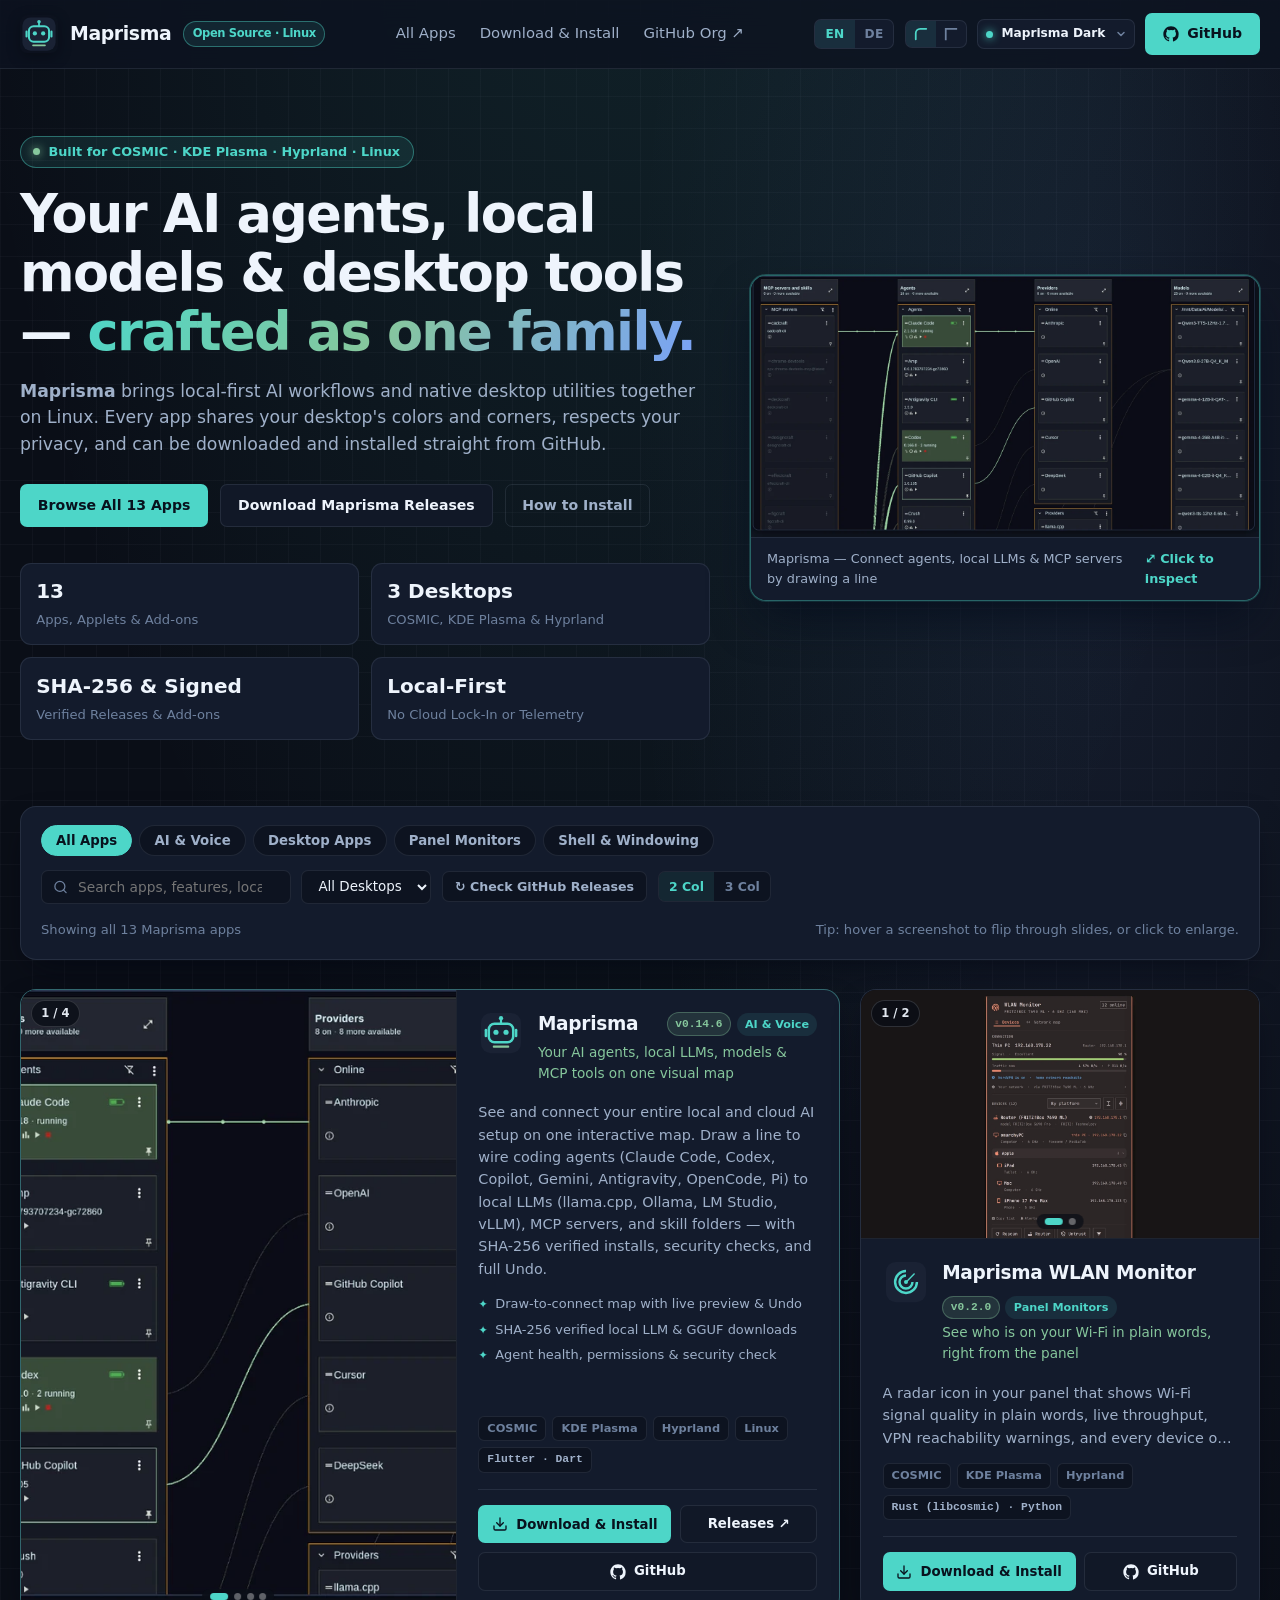
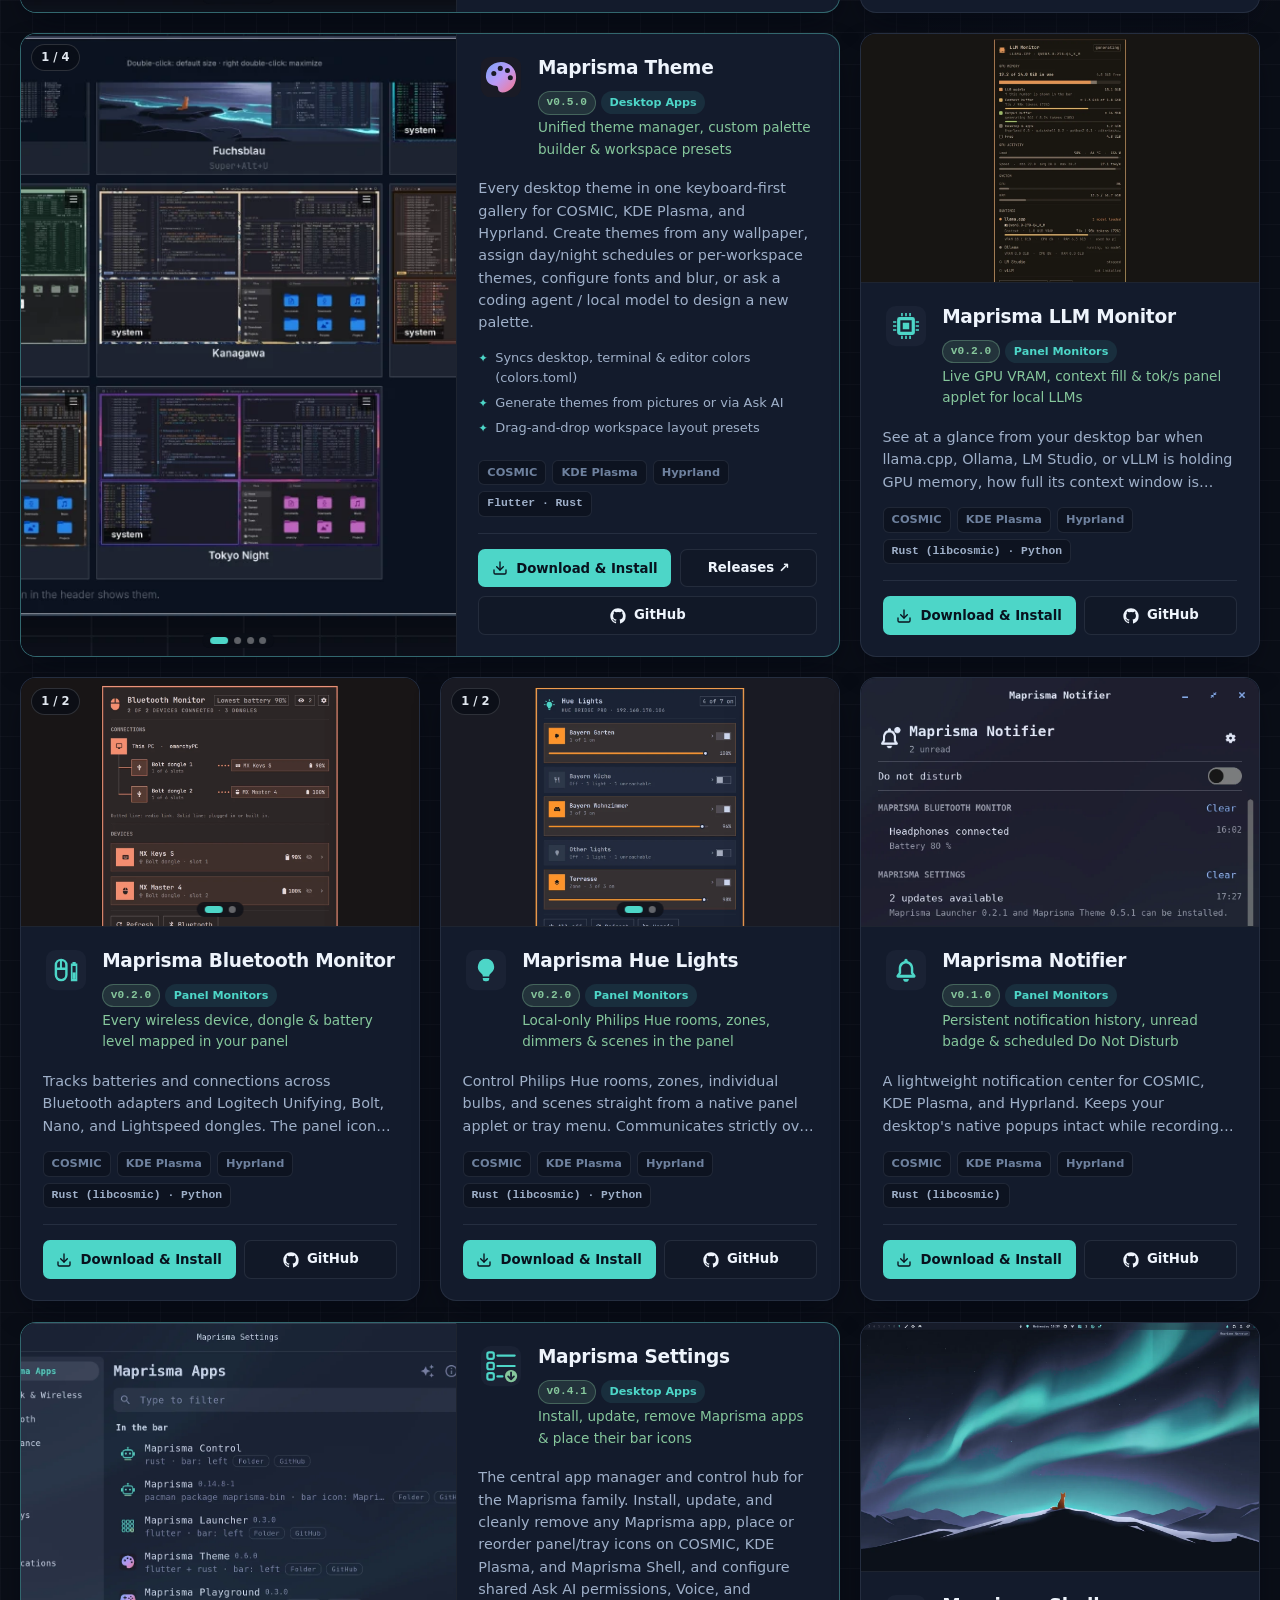
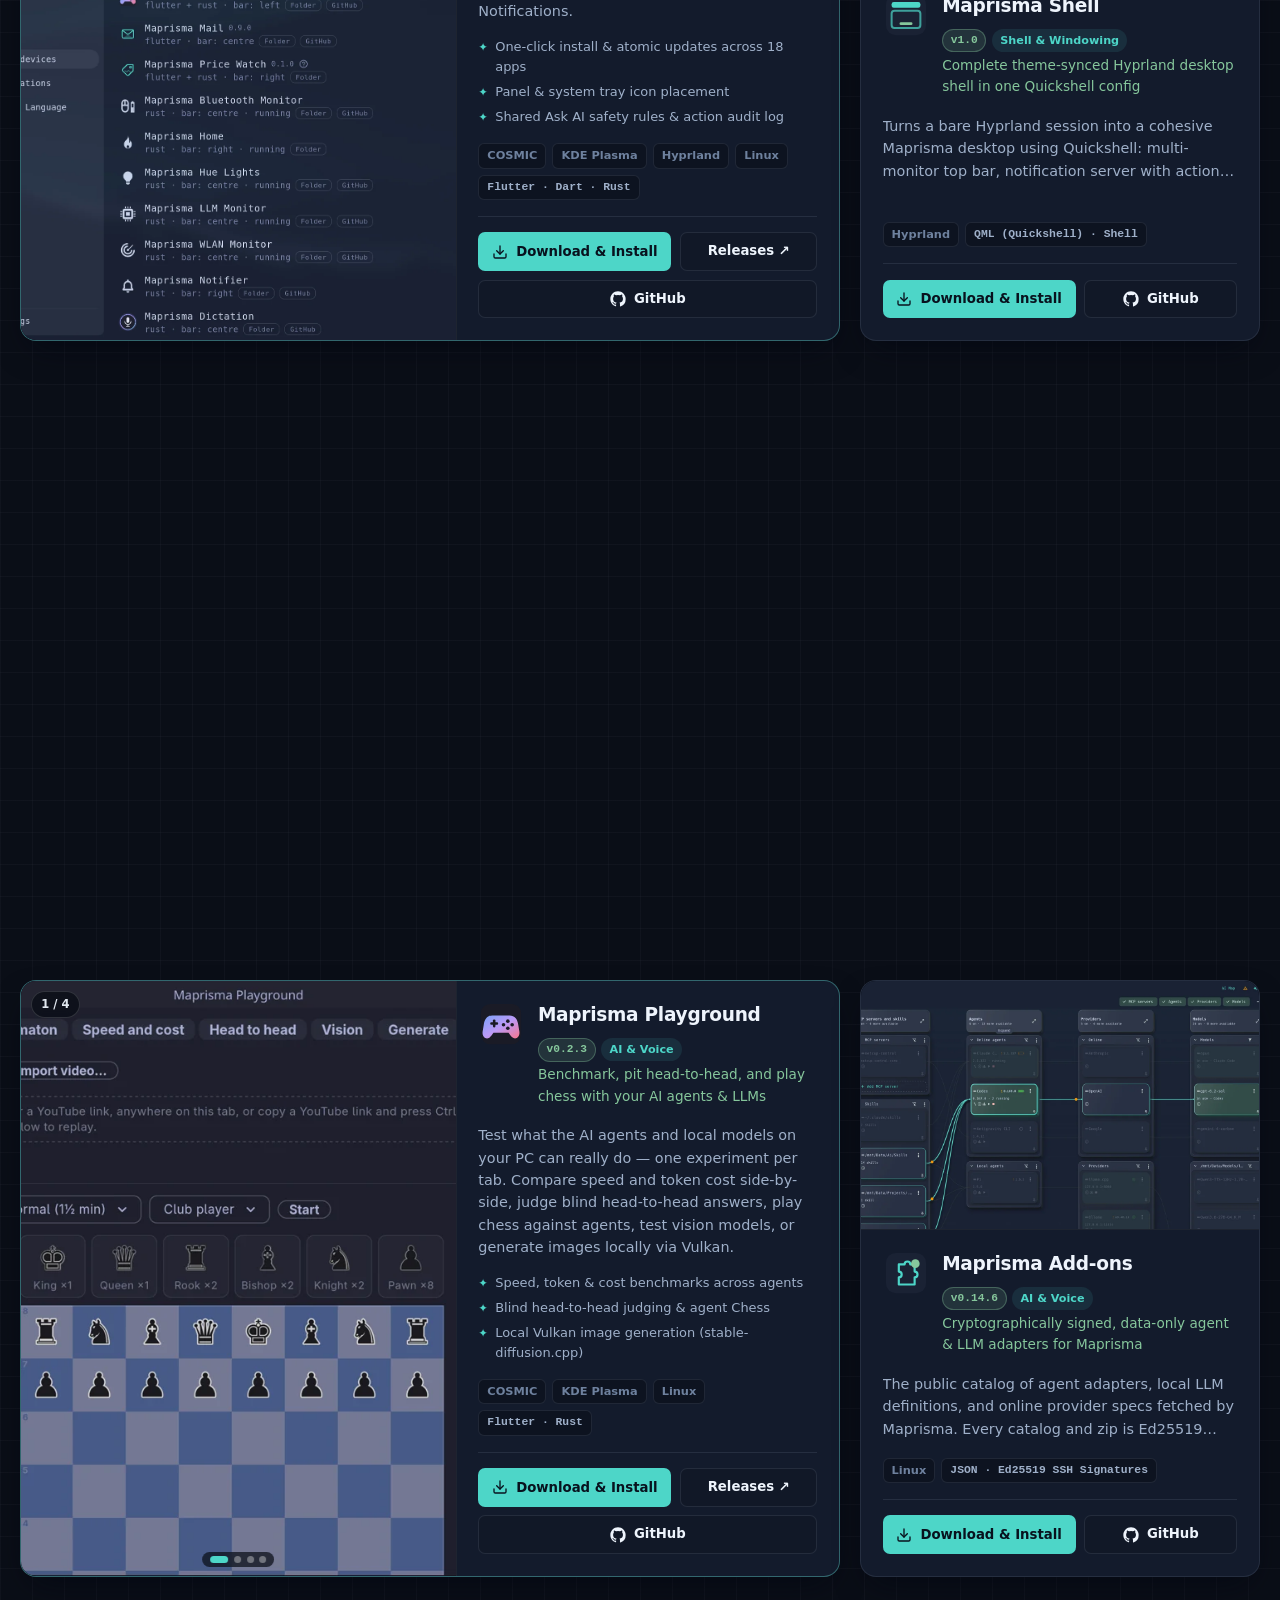
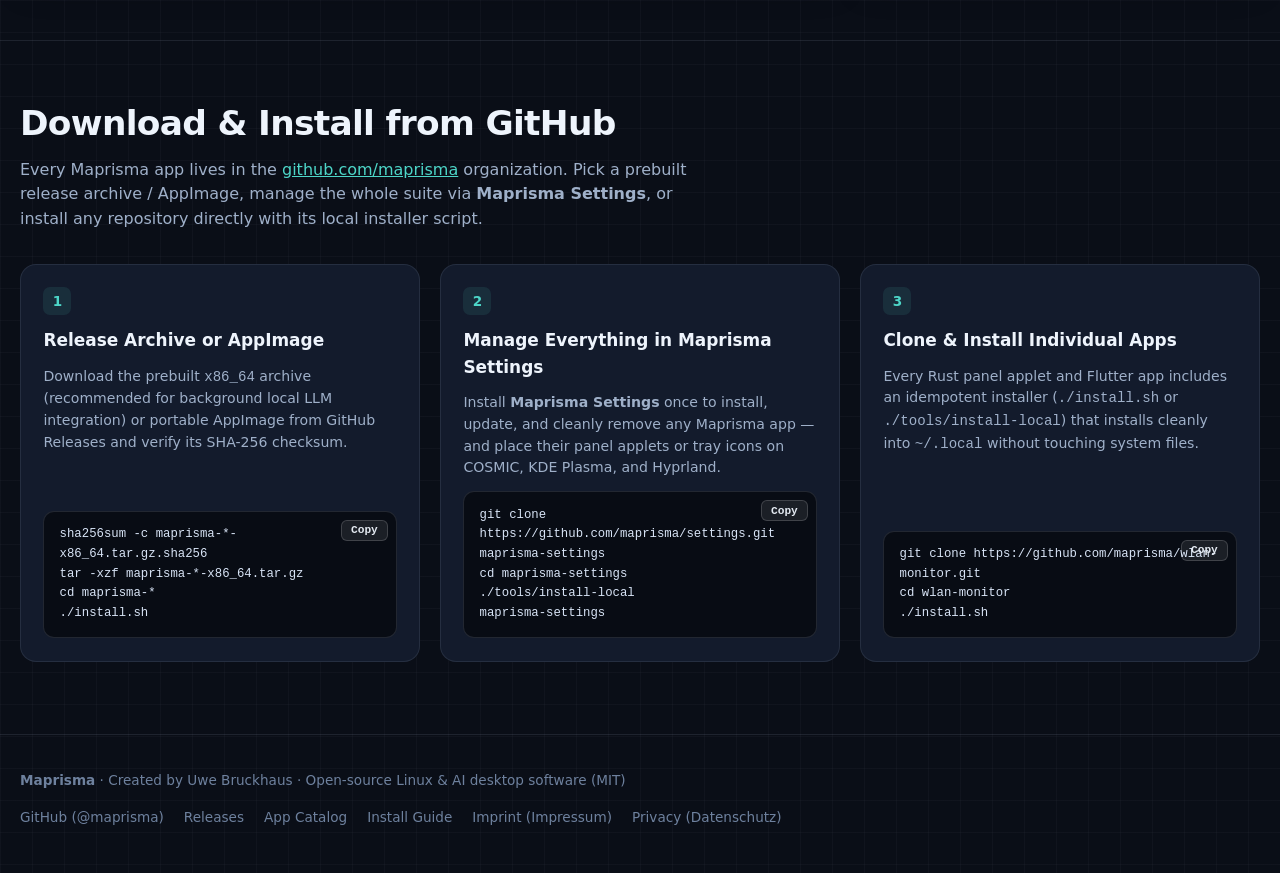
==== commit 42b05d80: "Sync website with Netcup Control rev 42: real screenshots for Settings, Shell, Notifier, Add-ons and" ====
--- a/index.html
+++ b/index.html
@@ -1,5 +1,5 @@
 <!DOCTYPE html>
-<html lang="en" data-layout="classic" data-motion="subtle">
+<html lang="en" data-layout="bento" data-motion="lively">
 <head>
   <meta charset="UTF-8" />
   <meta name="viewport" content="width=device-width, initial-scale=1.0" />
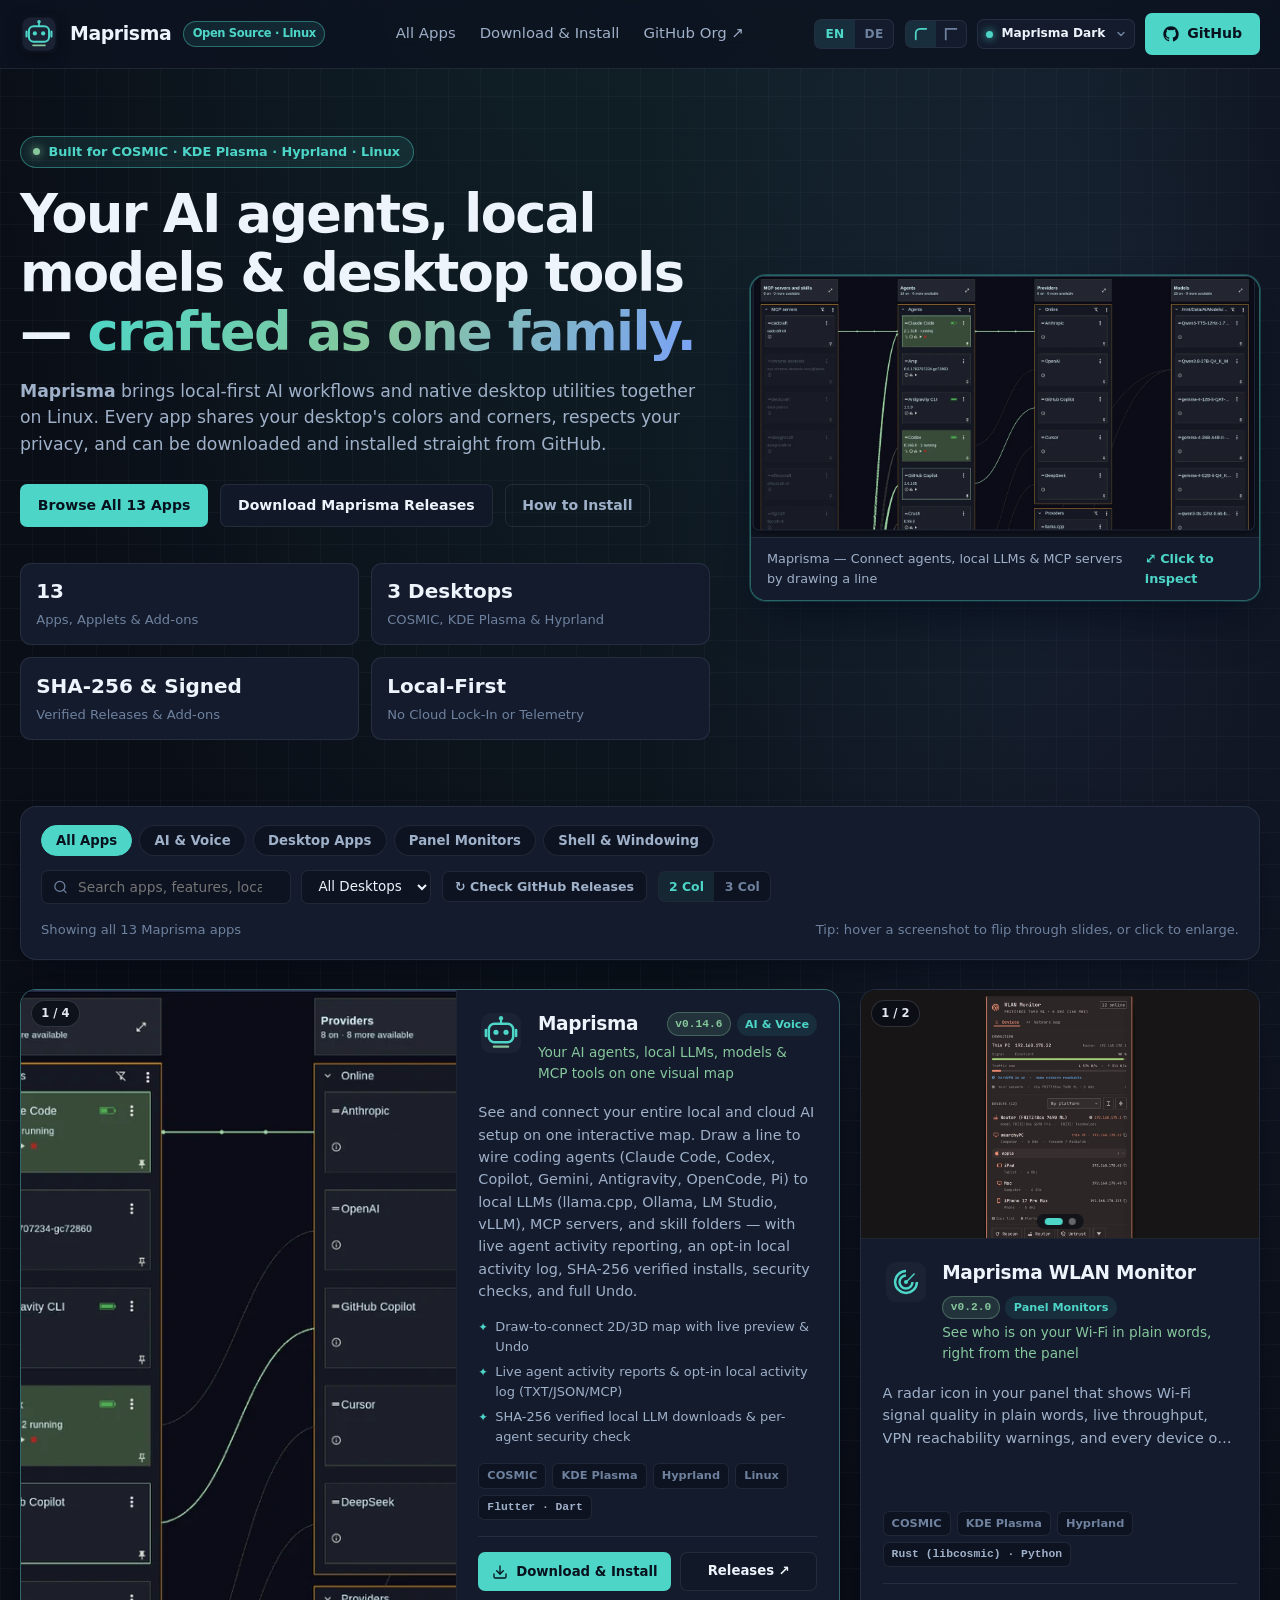
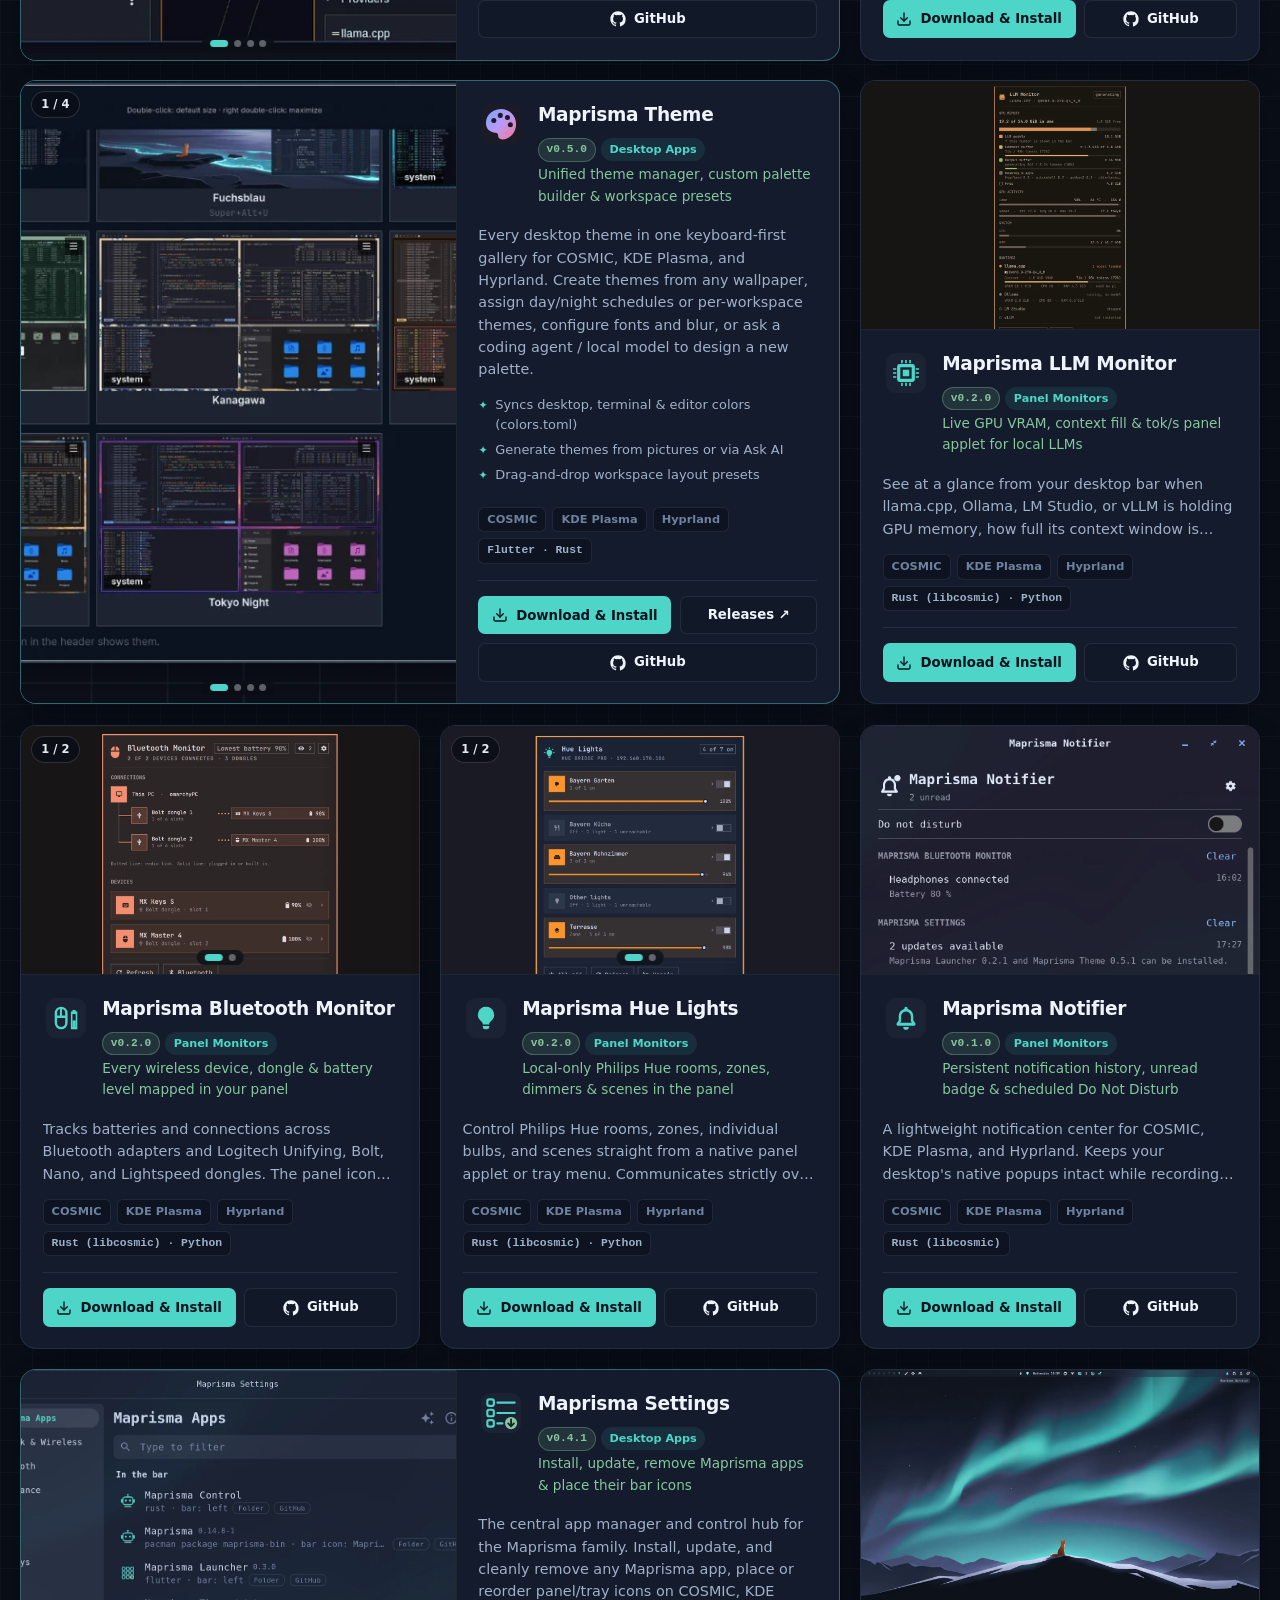
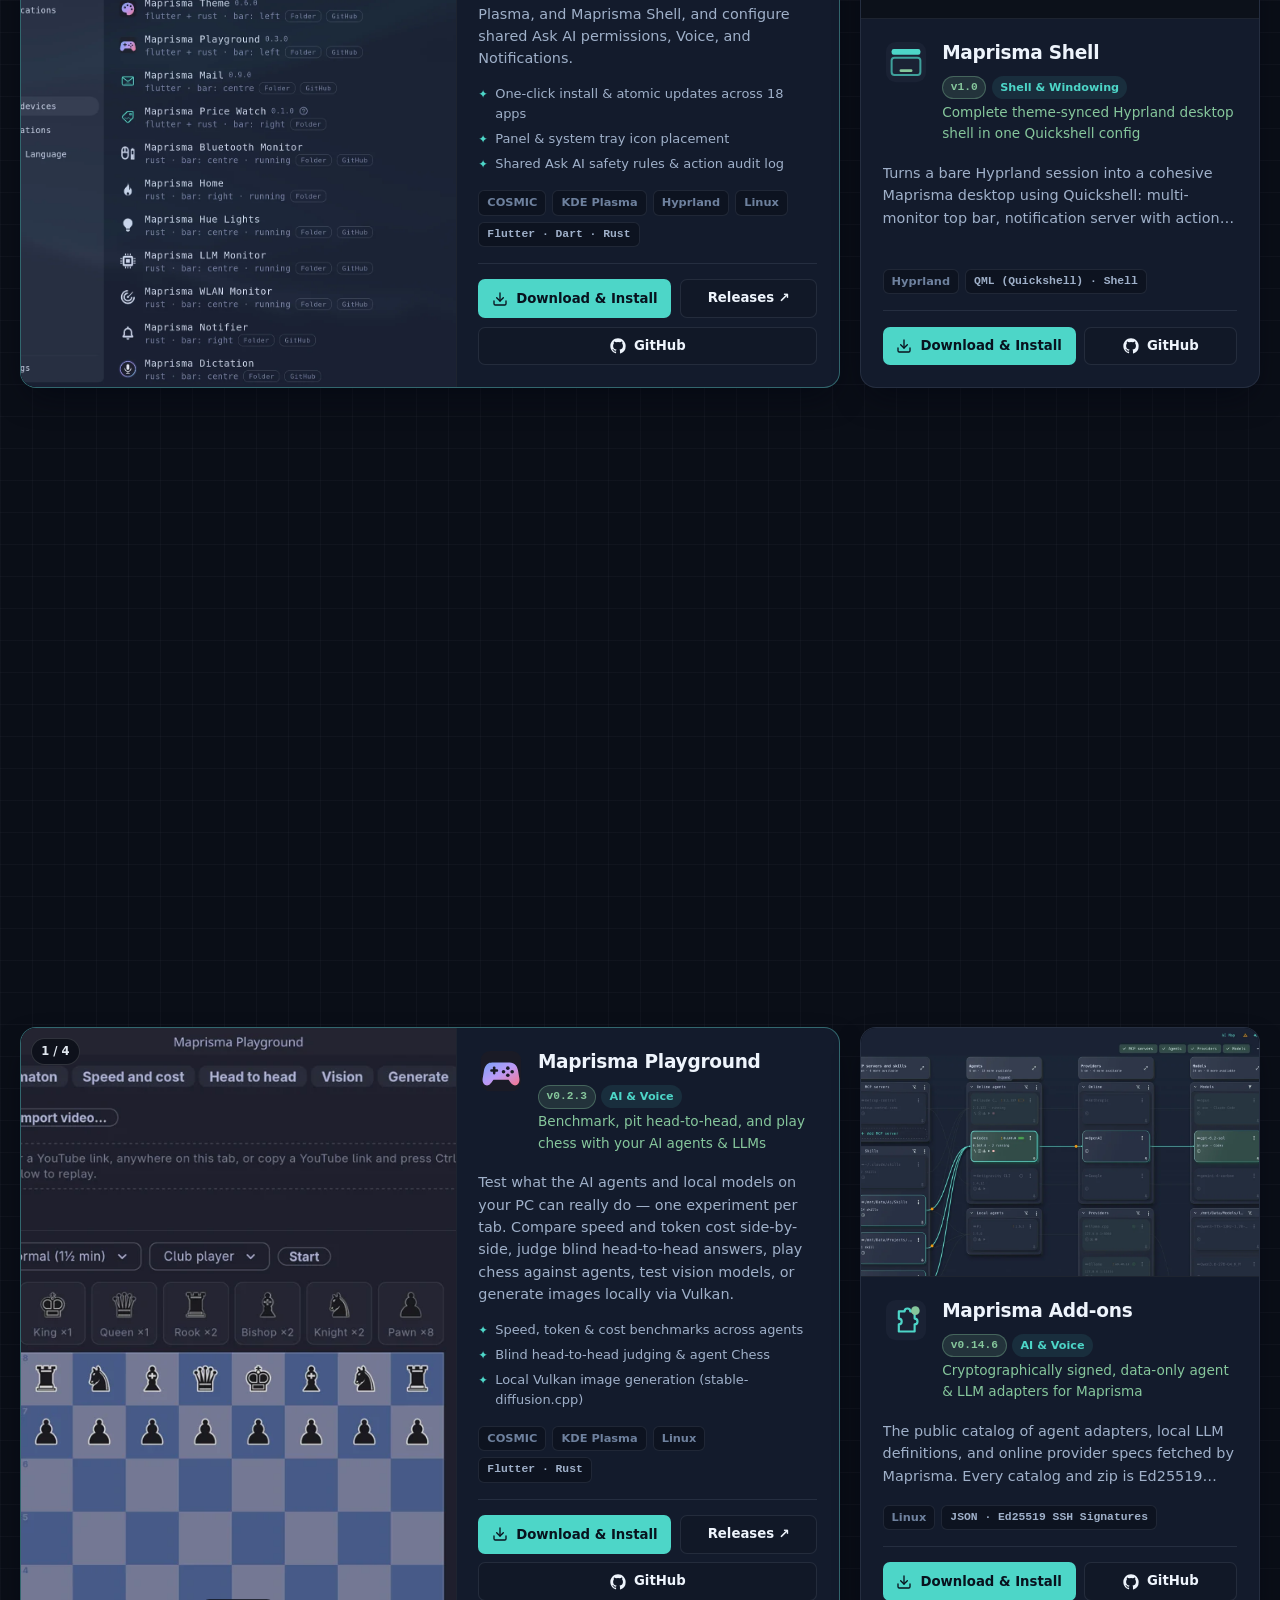
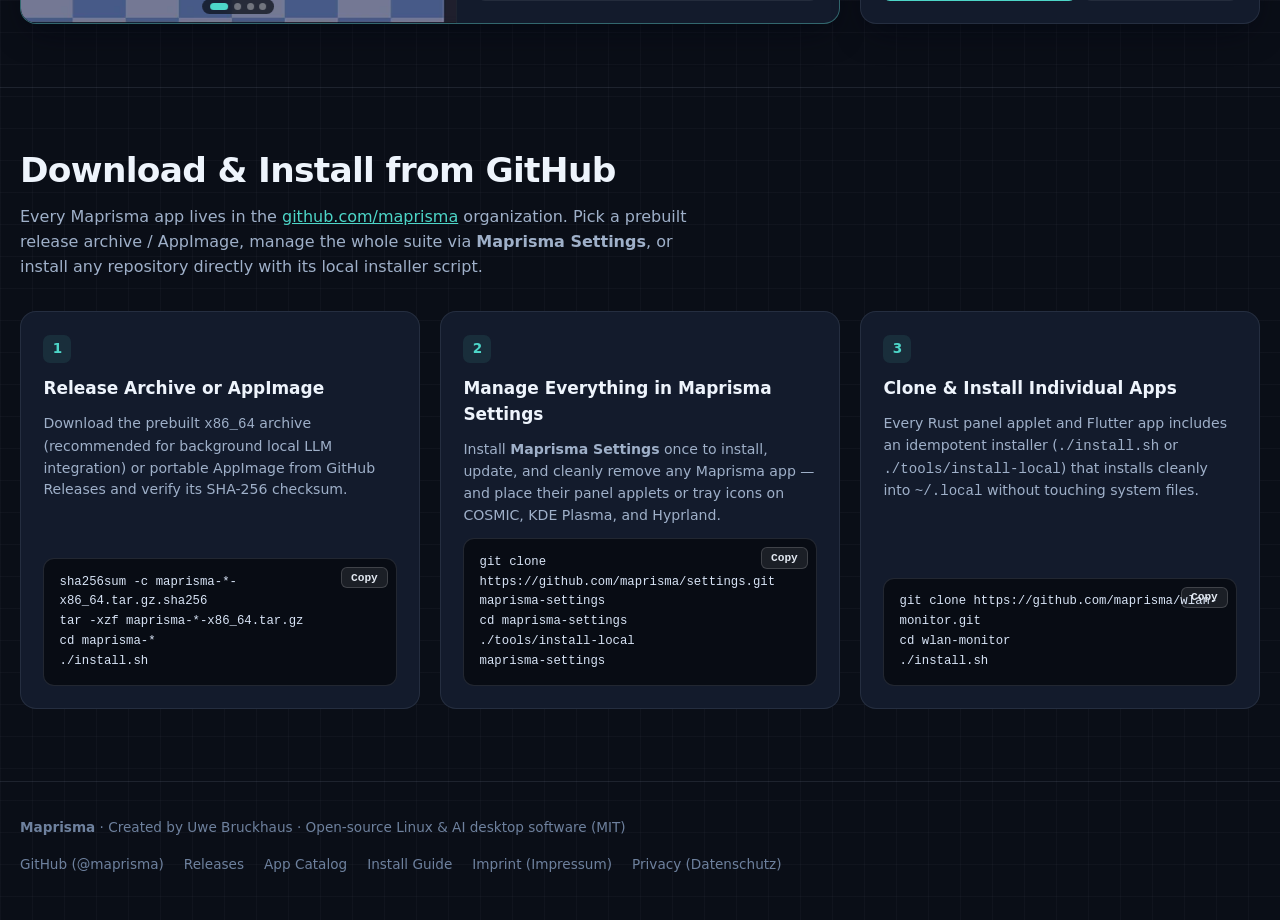
==== commit a1bc9d77: "Add technical SEO (robots, sitemap, canonical, OG, JSON-LD) and sync Maprisma reporting copy (rev 43" ====
--- a/index.html
+++ b/index.html
@@ -3,11 +3,359 @@
 <head>
   <meta charset="UTF-8" />
   <meta name="viewport" content="width=device-width, initial-scale=1.0" />
-  <title>Maprisma Apps — Local-First AI &amp; Linux Desktop Suite</title>
+  <title>Maprisma — Local-First AI Agents, MCP &amp; Linux Desktop Suite</title>
   <meta
     name="description"
-    content="Explore, download, and install the Maprisma family of open-source AI, voice, theme, mail, launcher, and panel monitor apps for Linux (COSMIC, KDE Plasma, and Hyprland) from GitHub."
+    content="Maprisma is an open-source suite of local-first AI agent tools, MCP server workflows, and native Linux desktop utilities for Hyprland, COSMIC, and KDE Plasma."
   />
+  <meta name="robots" content="index, follow" />
+  <link rel="canonical" href="https://maprisma.com/" />
+  <meta property="og:type" content="website" />
+  <meta property="og:site_name" content="Maprisma" />
+  <meta property="og:url" content="https://maprisma.com/" />
+  <meta property="og:title" content="Maprisma — Local-First AI Agents, MCP &amp; Linux Desktop Suite" />
+  <meta
+    property="og:description"
+    content="Maprisma is an open-source suite of local-first AI agent tools, MCP server workflows, and native Linux desktop utilities for Hyprland, COSMIC, and KDE Plasma."
+  />
+  <meta property="og:image" content="https://maprisma.com/assets/screenshots/maprisma-map.webp" />
+  <meta property="og:image:type" content="image/webp" />
+  <meta property="og:image:width" content="1400" />
+  <meta property="og:image:height" content="720" />
+  <meta property="og:image:alt" content="Maprisma visual map connecting coding agents, local LLMs, MCP servers, and models" />
+  <meta property="og:locale" content="en_US" />
+  <meta property="og:locale:alternate" content="de_DE" />
+  <meta name="twitter:card" content="summary_large_image" />
+  <meta name="twitter:title" content="Maprisma — Local-First AI Agents, MCP &amp; Linux Desktop Suite" />
+  <meta
+    name="twitter:description"
+    content="Maprisma is an open-source suite of local-first AI agent tools, MCP server workflows, and native Linux desktop utilities for Hyprland, COSMIC, and KDE Plasma."
+  />
+  <meta name="twitter:image" content="https://maprisma.com/assets/screenshots/maprisma-map.webp" />
+  <meta name="twitter:image:alt" content="Maprisma visual map connecting coding agents, local LLMs, MCP servers, and models" />
+  <!-- netcup-control:seo-jsonld:start -->
+  <script type="application/ld+json">
+    {
+      "@context": "https://schema.org",
+      "@graph": [
+        {
+          "@type": "Organization",
+          "@id": "https://maprisma.com/#organization",
+          "name": "Maprisma",
+          "url": "https://maprisma.com/",
+          "logo": {
+            "@type": "ImageObject",
+            "url": "https://maprisma.com/assets/icons/maprisma.svg"
+          },
+          "email": "mailto:info@maprisma.com",
+          "founder": {
+            "@type": "Person",
+            "name": "Uwe Bruckhaus"
+          },
+          "sameAs": [
+            "https://github.com/maprisma",
+            "https://github.com/maprisma/maprisma",
+            "https://github.com/maprisma/website"
+          ]
+        },
+        {
+          "@type": "WebSite",
+          "@id": "https://maprisma.com/#website",
+          "name": "Maprisma",
+          "alternateName": "Maprisma Apps",
+          "url": "https://maprisma.com/",
+          "description": "Open-source suite of local-first AI agent tools, MCP server workflows, and native Linux desktop utilities for Hyprland, COSMIC, and KDE Plasma.",
+          "inLanguage": [
+            "en",
+            "de"
+          ],
+          "publisher": {
+            "@id": "https://maprisma.com/#organization"
+          },
+          "sameAs": [
+            "https://github.com/maprisma",
+            "https://github.com/maprisma/website"
+          ]
+        },
+        {
+          "@type": "SoftwareApplication",
+          "@id": "https://maprisma.com/#app-maprisma",
+          "name": "Maprisma",
+          "applicationCategory": "DeveloperApplication",
+          "applicationSubCategory": "Local-First AI Agent & MCP Server Orchestration",
+          "operatingSystem": "Linux (COSMIC, KDE Plasma, Hyprland)",
+          "softwareVersion": "0.14.6",
+          "license": "https://opensource.org/licenses/MIT",
+          "url": "https://maprisma.com/",
+          "downloadUrl": "https://github.com/maprisma/maprisma/releases",
+          "codeRepository": "https://github.com/maprisma/maprisma",
+          "screenshot": "https://maprisma.com/assets/screenshots/maprisma-map.webp",
+          "description": "See and connect your entire local and cloud AI setup on one interactive map. Draw a line to wire coding agents (Claude Code, Codex, Copilot, Gemini, Antigravity, OpenCode, Pi) to local LLMs (llama.cpp, Ollama, LM Studio, vLLM), MCP servers, and skill folders — with live agent activity reporting, an opt-in local activity log, SHA-256 verified installs, security checks, and full Undo.",
+          "author": {
+            "@id": "https://maprisma.com/#organization"
+          },
+          "sameAs": [
+            "https://github.com/maprisma/maprisma",
+            "https://github.com/maprisma"
+          ],
+          "offers": {
+            "@type": "Offer",
+            "price": "0",
+            "priceCurrency": "EUR"
+          },
+          "featureList": [
+            "Draw-to-connect 2D/3D map with live preview & Undo",
+            "Live agent activity reports & opt-in local activity log (TXT/JSON/MCP)",
+            "SHA-256 verified local LLM downloads & per-agent security check"
+          ]
+        },
+        {
+          "@type": "ItemList",
+          "@id": "https://maprisma.com/#catalog",
+          "name": "Maprisma Open-Source Linux & Local-First AI Software Suite",
+          "numberOfItems": 13,
+          "itemListElement": [
+            {
+              "@type": "ListItem",
+              "position": 1,
+              "item": {
+                "@id": "https://maprisma.com/#app-maprisma"
+              }
+            },
+            {
+              "@type": "ListItem",
+              "position": 2,
+              "item": {
+                "@type": "SoftwareApplication",
+                "name": "Maprisma Theme",
+                "applicationCategory": "DesktopEnhancementApplication",
+                "operatingSystem": "Linux (COSMIC, KDE Plasma, Hyprland)",
+                "softwareVersion": "0.5.0",
+                "url": "https://github.com/maprisma/theme",
+                "codeRepository": "https://github.com/maprisma/theme",
+                "sameAs": "https://github.com/maprisma/theme",
+                "offers": {
+                  "@type": "Offer",
+                  "price": "0",
+                  "priceCurrency": "EUR"
+                }
+              }
+            },
+            {
+              "@type": "ListItem",
+              "position": 3,
+              "item": {
+                "@type": "SoftwareApplication",
+                "name": "Maprisma WLAN Monitor",
+                "applicationCategory": "UtilitiesApplication",
+                "operatingSystem": "Linux (COSMIC, KDE Plasma, Hyprland)",
+                "softwareVersion": "0.2.0",
+                "url": "https://github.com/maprisma/wlan-monitor",
+                "codeRepository": "https://github.com/maprisma/wlan-monitor",
+                "sameAs": "https://github.com/maprisma/wlan-monitor",
+                "offers": {
+                  "@type": "Offer",
+                  "price": "0",
+                  "priceCurrency": "EUR"
+                }
+              }
+            },
+            {
+              "@type": "ListItem",
+              "position": 4,
+              "item": {
+                "@type": "SoftwareApplication",
+                "name": "Maprisma LLM Monitor",
+                "applicationCategory": "DeveloperApplication",
+                "operatingSystem": "Linux (COSMIC, KDE Plasma, Hyprland)",
+                "softwareVersion": "0.2.0",
+                "url": "https://github.com/maprisma/llm-monitor",
+                "codeRepository": "https://github.com/maprisma/llm-monitor",
+                "sameAs": "https://github.com/maprisma/llm-monitor",
+                "offers": {
+                  "@type": "Offer",
+                  "price": "0",
+                  "priceCurrency": "EUR"
+                }
+              }
+            },
+            {
+              "@type": "ListItem",
+              "position": 5,
+              "item": {
+                "@type": "SoftwareApplication",
+                "name": "Maprisma Bluetooth Monitor",
+                "applicationCategory": "UtilitiesApplication",
+                "operatingSystem": "Linux (COSMIC, KDE Plasma, Hyprland)",
+                "softwareVersion": "0.2.0",
+                "url": "https://github.com/maprisma/bluetooth-monitor",
+                "codeRepository": "https://github.com/maprisma/bluetooth-monitor",
+                "sameAs": "https://github.com/maprisma/bluetooth-monitor",
+                "offers": {
+                  "@type": "Offer",
+                  "price": "0",
+                  "priceCurrency": "EUR"
+                }
+              }
+            },
+            {
+              "@type": "ListItem",
+              "position": 6,
+              "item": {
+                "@type": "SoftwareApplication",
+                "name": "Maprisma Hue Lights",
+                "applicationCategory": "UtilitiesApplication",
+                "operatingSystem": "Linux (COSMIC, KDE Plasma, Hyprland)",
+                "softwareVersion": "0.2.0",
+                "url": "https://github.com/maprisma/hue-lights",
+                "codeRepository": "https://github.com/maprisma/hue-lights",
+                "sameAs": "https://github.com/maprisma/hue-lights",
+                "offers": {
+                  "@type": "Offer",
+                  "price": "0",
+                  "priceCurrency": "EUR"
+                }
+              }
+            },
+            {
+              "@type": "ListItem",
+              "position": 7,
+              "item": {
+                "@type": "SoftwareApplication",
+                "name": "Maprisma Settings",
+                "applicationCategory": "UtilitiesApplication",
+                "operatingSystem": "Linux (COSMIC, KDE Plasma, Hyprland)",
+                "softwareVersion": "0.4.1",
+                "url": "https://github.com/maprisma/settings",
+                "codeRepository": "https://github.com/maprisma/settings",
+                "sameAs": "https://github.com/maprisma/settings",
+                "offers": {
+                  "@type": "Offer",
+                  "price": "0",
+                  "priceCurrency": "EUR"
+                }
+              }
+            },
+            {
+              "@type": "ListItem",
+              "position": 8,
+              "item": {
+                "@type": "SoftwareApplication",
+                "name": "Maprisma Launcher",
+                "applicationCategory": "DesktopEnhancementApplication",
+                "operatingSystem": "Linux (COSMIC, KDE Plasma, Hyprland)",
+                "softwareVersion": "0.2.0",
+                "url": "https://github.com/maprisma/launcher",
+                "codeRepository": "https://github.com/maprisma/launcher",
+                "sameAs": "https://github.com/maprisma/launcher",
+                "offers": {
+                  "@type": "Offer",
+                  "price": "0",
+                  "priceCurrency": "EUR"
+                }
+              }
+            },
+            {
+              "@type": "ListItem",
+              "position": 9,
+              "item": {
+                "@type": "SoftwareApplication",
+                "name": "Maprisma Playground",
+                "applicationCategory": "DeveloperApplication",
+                "operatingSystem": "Linux (COSMIC, KDE Plasma)",
+                "softwareVersion": "0.2.3",
+                "url": "https://github.com/maprisma/playground",
+                "codeRepository": "https://github.com/maprisma/playground",
+                "sameAs": "https://github.com/maprisma/playground",
+                "offers": {
+                  "@type": "Offer",
+                  "price": "0",
+                  "priceCurrency": "EUR"
+                }
+              }
+            },
+            {
+              "@type": "ListItem",
+              "position": 10,
+              "item": {
+                "@type": "SoftwareApplication",
+                "name": "Maprisma Notifier",
+                "applicationCategory": "UtilitiesApplication",
+                "operatingSystem": "Linux (COSMIC, KDE Plasma, Hyprland)",
+                "softwareVersion": "0.1.0",
+                "url": "https://github.com/maprisma/notifier",
+                "codeRepository": "https://github.com/maprisma/notifier",
+                "sameAs": "https://github.com/maprisma/notifier",
+                "offers": {
+                  "@type": "Offer",
+                  "price": "0",
+                  "priceCurrency": "EUR"
+                }
+              }
+            },
+            {
+              "@type": "ListItem",
+              "position": 11,
+              "item": {
+                "@type": "SoftwareApplication",
+                "name": "Maprisma Shell",
+                "applicationCategory": "DesktopEnhancementApplication",
+                "operatingSystem": "Linux (Hyprland)",
+                "softwareVersion": "1.0",
+                "url": "https://github.com/maprisma/shell",
+                "codeRepository": "https://github.com/maprisma/shell",
+                "sameAs": "https://github.com/maprisma/shell",
+                "offers": {
+                  "@type": "Offer",
+                  "price": "0",
+                  "priceCurrency": "EUR"
+                }
+              }
+            },
+            {
+              "@type": "ListItem",
+              "position": 12,
+              "item": {
+                "@type": "SoftwareApplication",
+                "name": "Maprisma Icons",
+                "applicationCategory": "DesktopEnhancementApplication",
+                "operatingSystem": "Linux (KDE Plasma)",
+                "softwareVersion": "1.0",
+                "url": "https://github.com/maprisma/icons",
+                "codeRepository": "https://github.com/maprisma/icons",
+                "sameAs": "https://github.com/maprisma/icons",
+                "offers": {
+                  "@type": "Offer",
+                  "price": "0",
+                  "priceCurrency": "EUR"
+                }
+              }
+            },
+            {
+              "@type": "ListItem",
+              "position": 13,
+              "item": {
+                "@type": "SoftwareApplication",
+                "name": "Maprisma Add-ons",
+                "applicationCategory": "DeveloperApplication",
+                "operatingSystem": "Linux",
+                "softwareVersion": "0.14.6",
+                "url": "https://github.com/maprisma/maprisma-addons",
+                "codeRepository": "https://github.com/maprisma/maprisma-addons",
+                "sameAs": "https://github.com/maprisma/maprisma-addons",
+                "offers": {
+                  "@type": "Offer",
+                  "price": "0",
+                  "priceCurrency": "EUR"
+                }
+              }
+            }
+          ]
+        }
+      ]
+    }
+  </script>
+  <!-- netcup-control:seo-jsonld:end -->
   <meta name="color-scheme" content="dark" />
   <meta name="theme-color" content="#0a0e17" />
   <script>
@@ -258,7 +606,26 @@
         </div>
 
         <div id="apps-grid" class="apps-grid">
-          <!-- Cards populated dynamically -->
+          <!-- Cards populated dynamically; noscript fallback ensures crawlers and non-JS browsers see all apps -->
+          <!-- netcup-control:noscript-catalog:start -->
+          <noscript>
+            <ul class="noscript-catalog">
+              <li><a href="https://github.com/maprisma/maprisma">Maprisma</a> — Your AI agents, local LLMs, models &amp; MCP tools on one visual map (COSMIC, KDE Plasma, Hyprland, Linux).</li>
+              <li><a href="https://github.com/maprisma/theme">Maprisma Theme</a> — Unified theme manager, custom palette builder &amp; workspace presets (COSMIC, KDE Plasma, Hyprland).</li>
+              <li><a href="https://github.com/maprisma/wlan-monitor">Maprisma WLAN Monitor</a> — See who is on your Wi-Fi in plain words, right from the panel (COSMIC, KDE Plasma, Hyprland).</li>
+              <li><a href="https://github.com/maprisma/llm-monitor">Maprisma LLM Monitor</a> — Live GPU VRAM, context fill &amp; tok/s panel applet for local LLMs (COSMIC, KDE Plasma, Hyprland).</li>
+              <li><a href="https://github.com/maprisma/bluetooth-monitor">Maprisma Bluetooth Monitor</a> — Every wireless device, dongle &amp; battery level mapped in your panel (COSMIC, KDE Plasma, Hyprland).</li>
+              <li><a href="https://github.com/maprisma/hue-lights">Maprisma Hue Lights</a> — Local-only Philips Hue rooms, zones, dimmers &amp; scenes in the panel (COSMIC, KDE Plasma, Hyprland).</li>
+              <li><a href="https://github.com/maprisma/settings">Maprisma Settings</a> — Install, update, remove Maprisma apps &amp; place their bar icons (COSMIC, KDE Plasma, Hyprland, Linux).</li>
+              <li><a href="https://github.com/maprisma/launcher">Maprisma Launcher</a> — Theme-aware app launcher, AI package advisor, live shortcut map &amp; dock (COSMIC, KDE Plasma, Hyprland).</li>
+              <li><a href="https://github.com/maprisma/playground">Maprisma Playground</a> — Benchmark, pit head-to-head, and play chess with your AI agents &amp; LLMs (COSMIC, KDE Plasma, Linux).</li>
+              <li><a href="https://github.com/maprisma/notifier">Maprisma Notifier</a> — Persistent notification history, unread badge &amp; scheduled Do Not Disturb (COSMIC, KDE Plasma, Hyprland).</li>
+              <li><a href="https://github.com/maprisma/shell">Maprisma Shell</a> — Complete theme-synced Hyprland desktop shell in one Quickshell config (Hyprland).</li>
+              <li><a href="https://github.com/maprisma/icons">Maprisma Icons</a> — Drag-to-reorder KDE Plasma 6 panel widget for all Maprisma tray icons (KDE Plasma).</li>
+              <li><a href="https://github.com/maprisma/maprisma-addons">Maprisma Add-ons</a> — Cryptographically signed, data-only agent &amp; LLM adapters for Maprisma (Linux).</li>
+            </ul>
+          </noscript>
+          <!-- netcup-control:noscript-catalog:end -->
         </div>
       </div>
     </section>
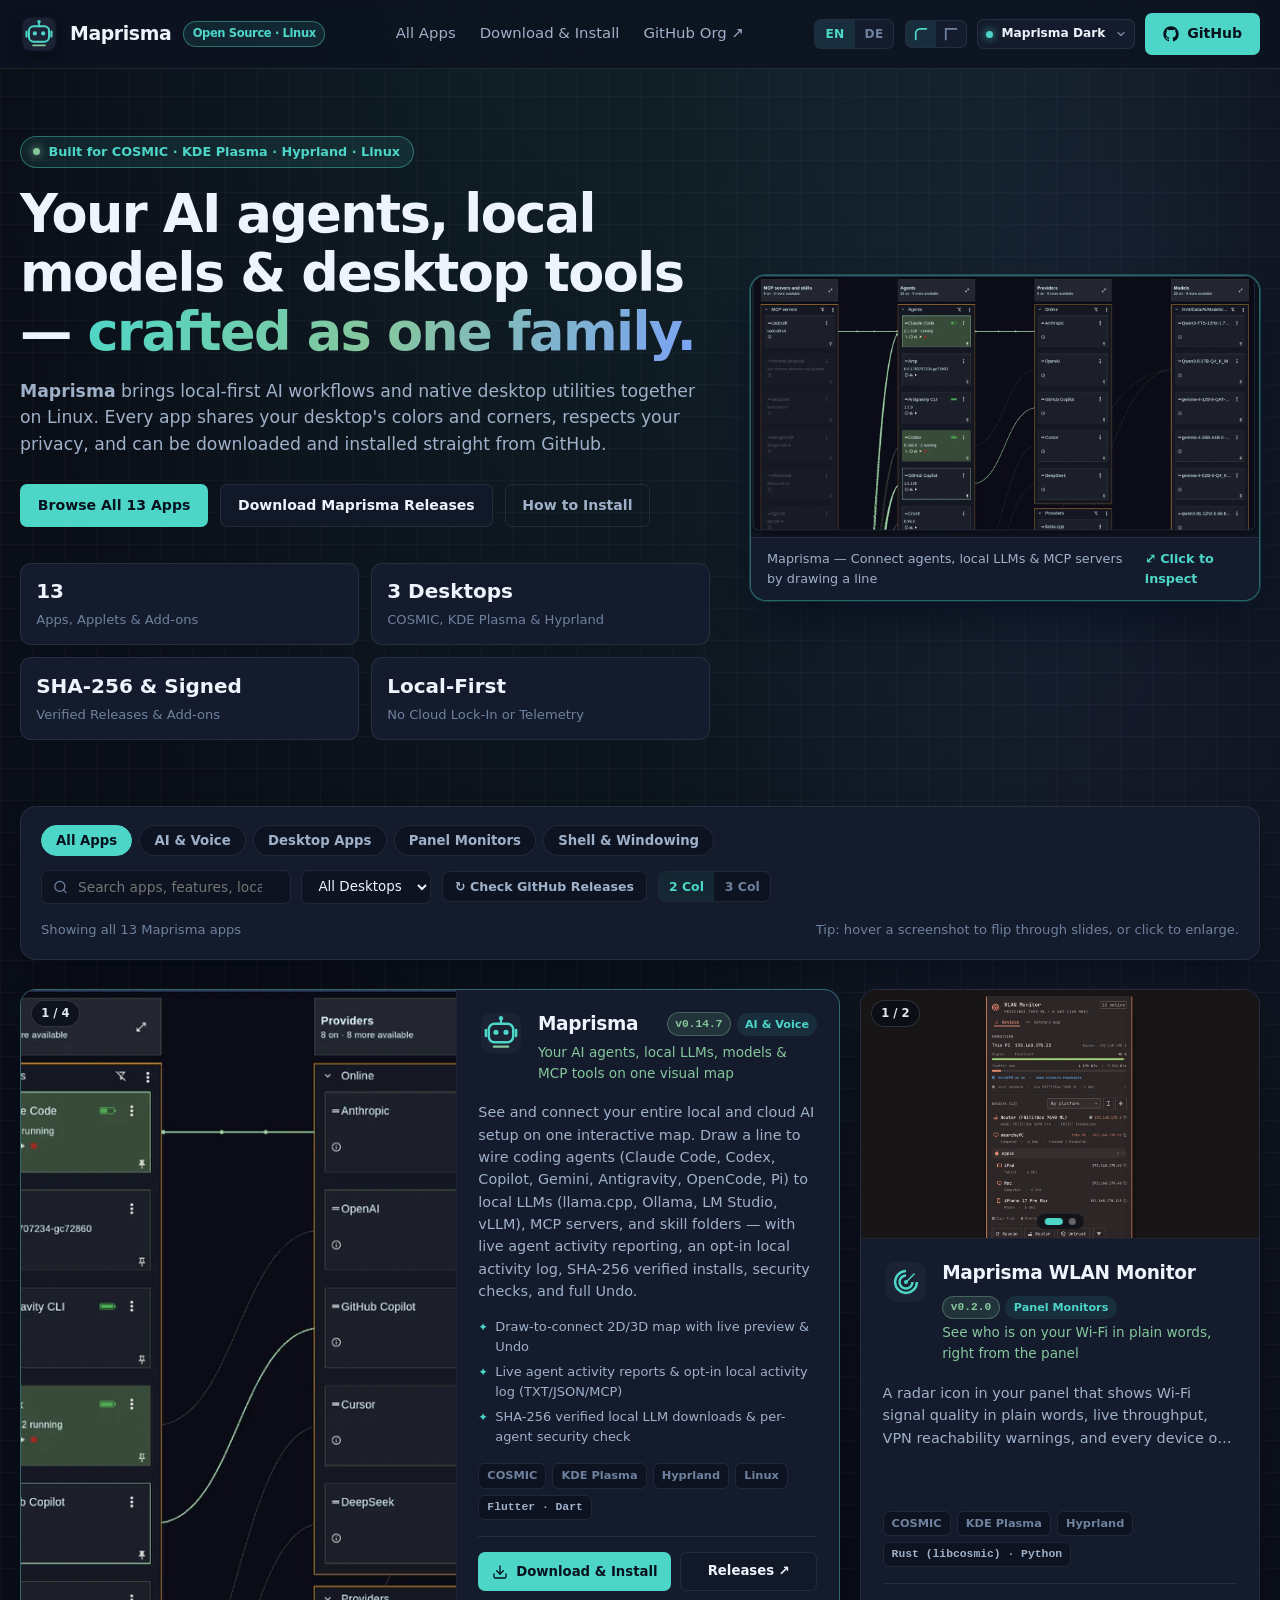
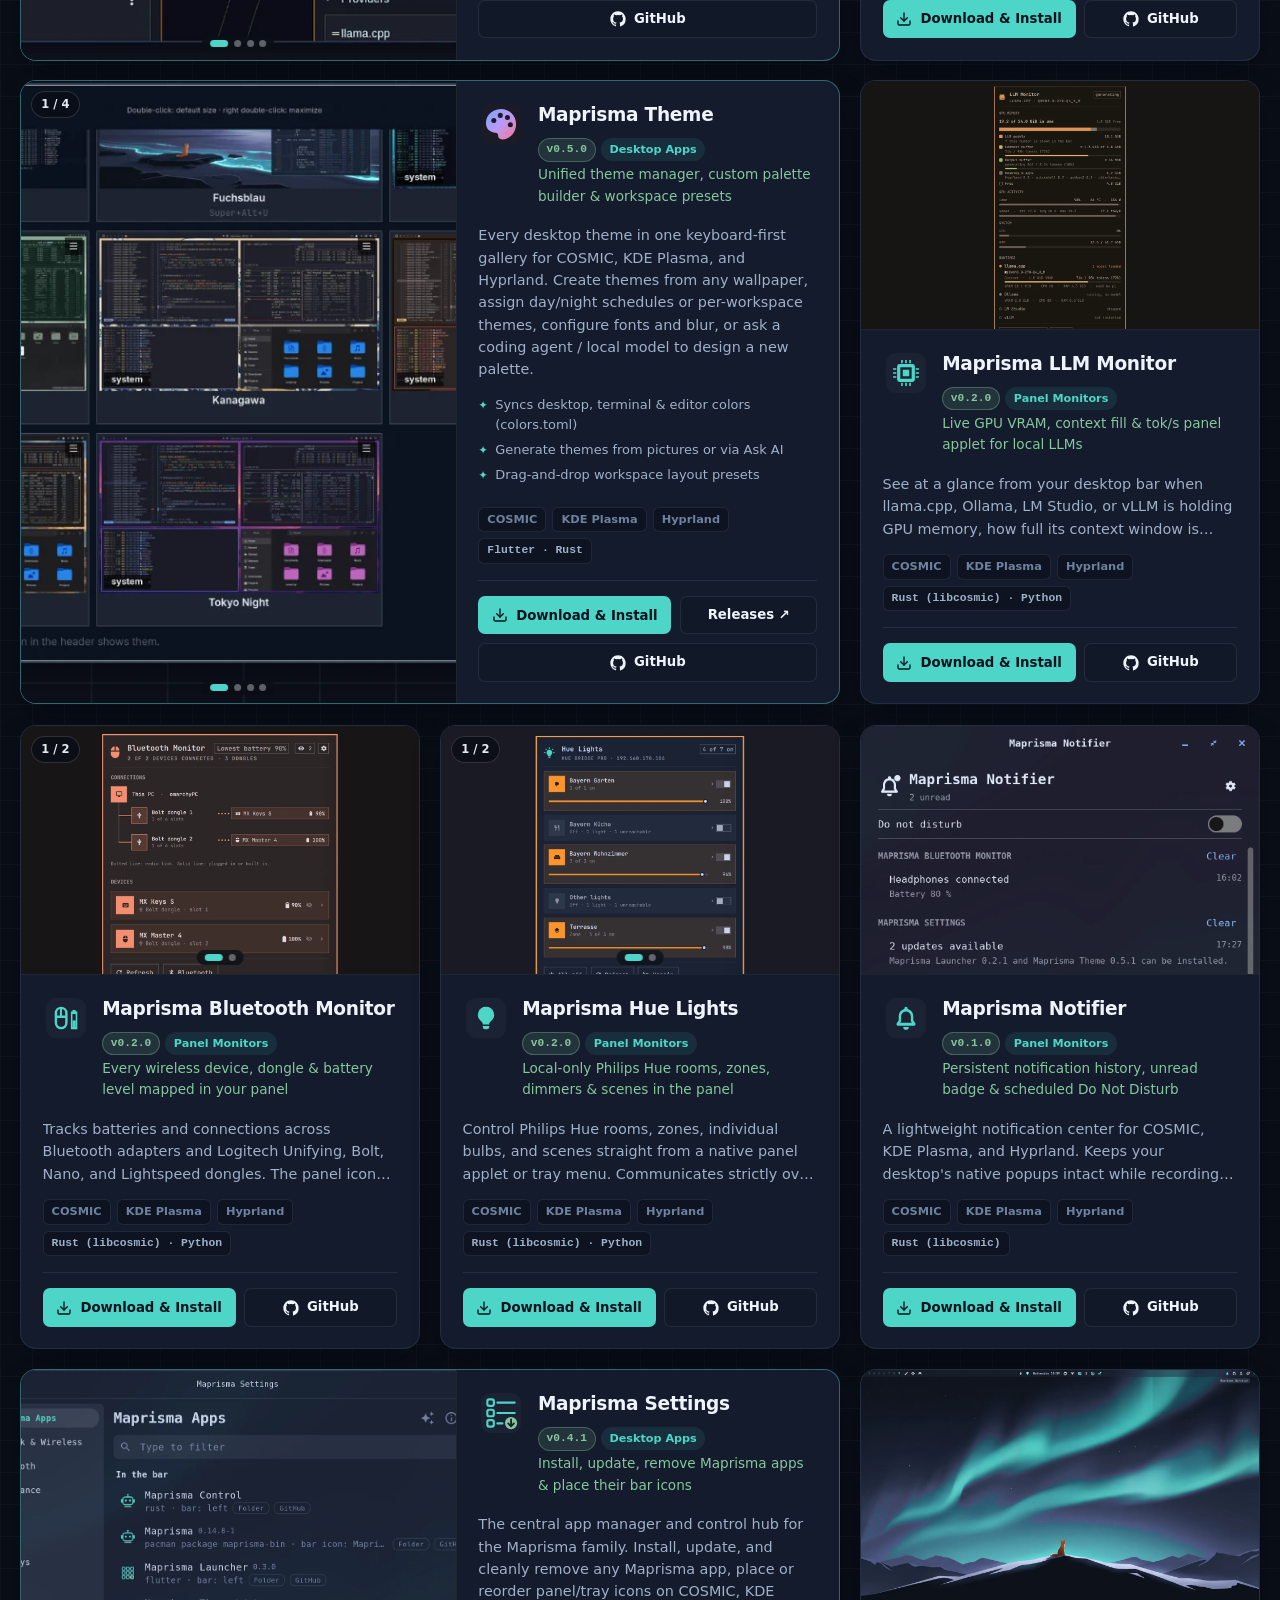
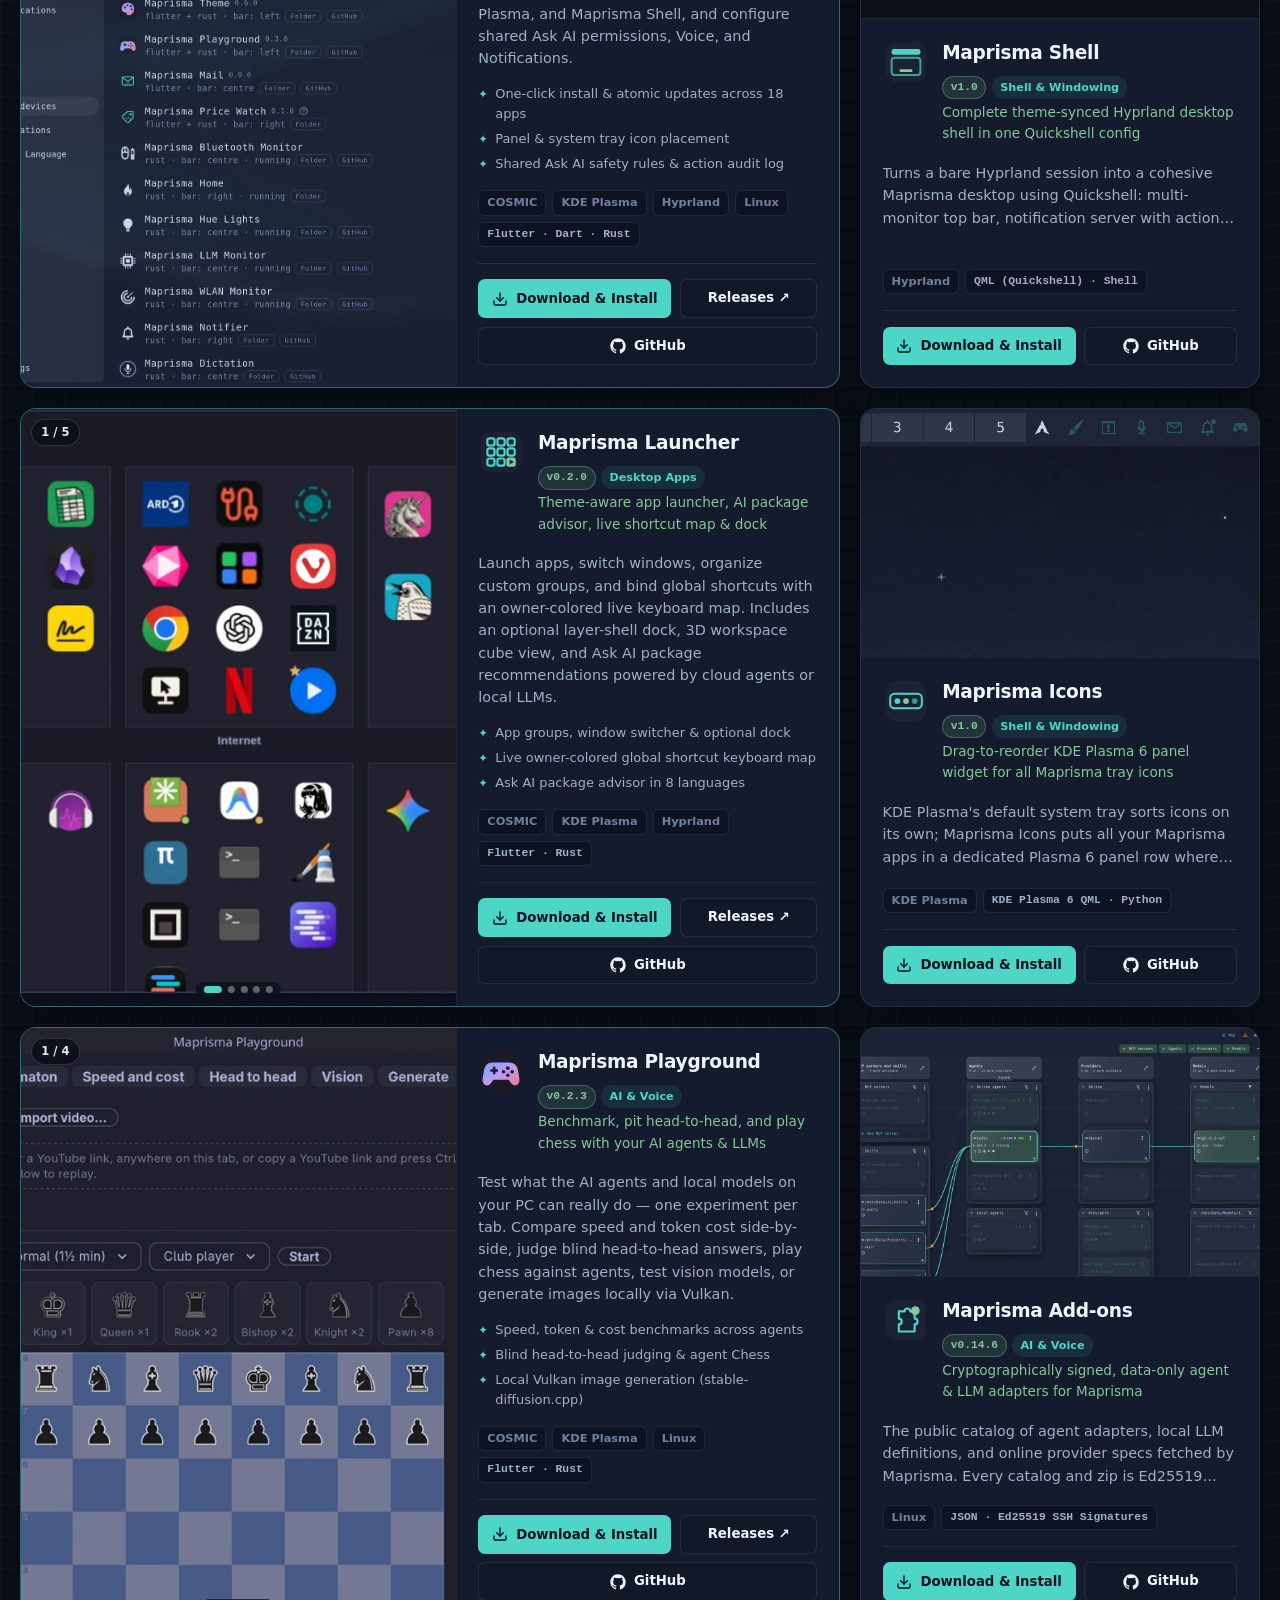
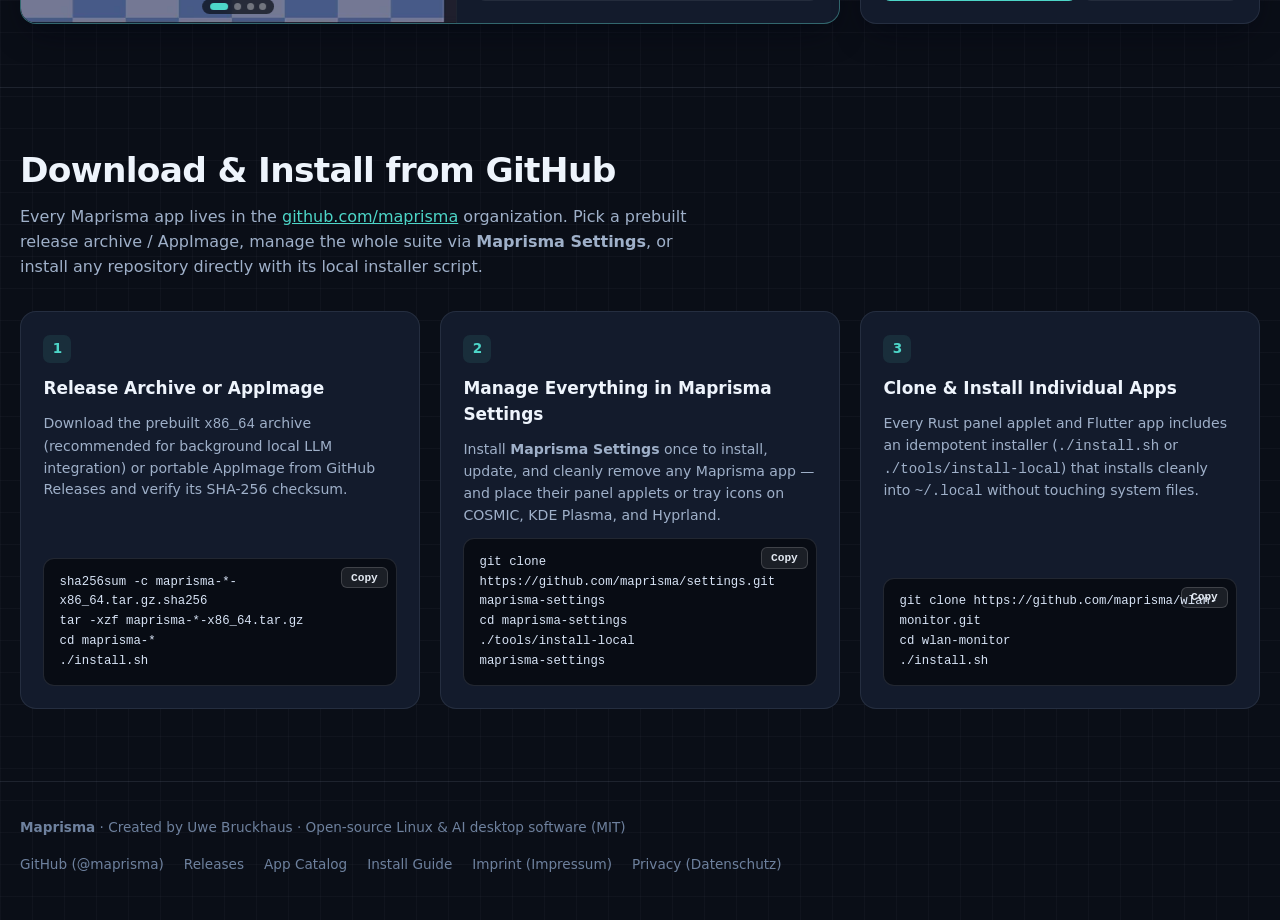
==== commit a06227cb: "Sync website with Netcup Control rev 44 (Maprisma v0.14.7 fallback)" ====
--- a/index.html
+++ b/index.html
@@ -84,7 +84,7 @@
           "applicationCategory": "DeveloperApplication",
           "applicationSubCategory": "Local-First AI Agent & MCP Server Orchestration",
           "operatingSystem": "Linux (COSMIC, KDE Plasma, Hyprland)",
-          "softwareVersion": "0.14.6",
+          "softwareVersion": "0.14.7",
           "license": "https://opensource.org/licenses/MIT",
           "url": "https://maprisma.com/",
           "downloadUrl": "https://github.com/maprisma/maprisma/releases",
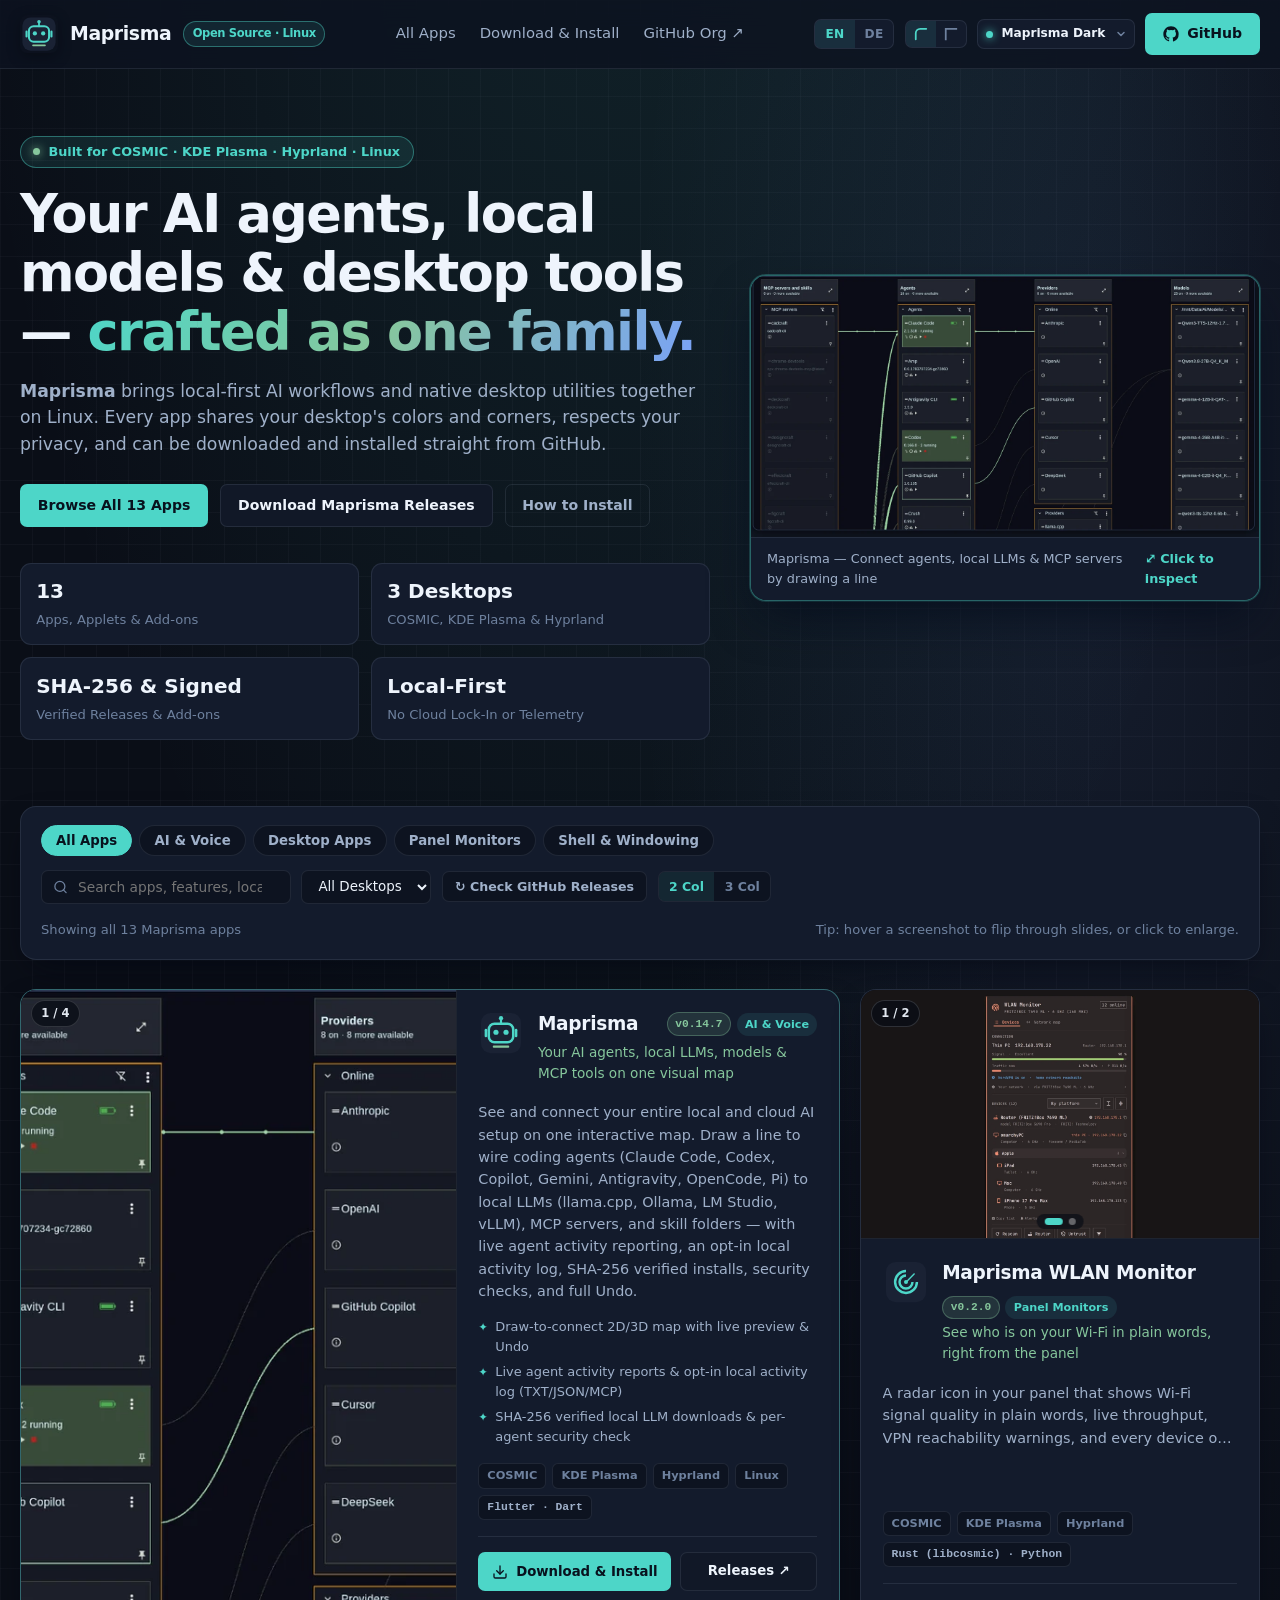
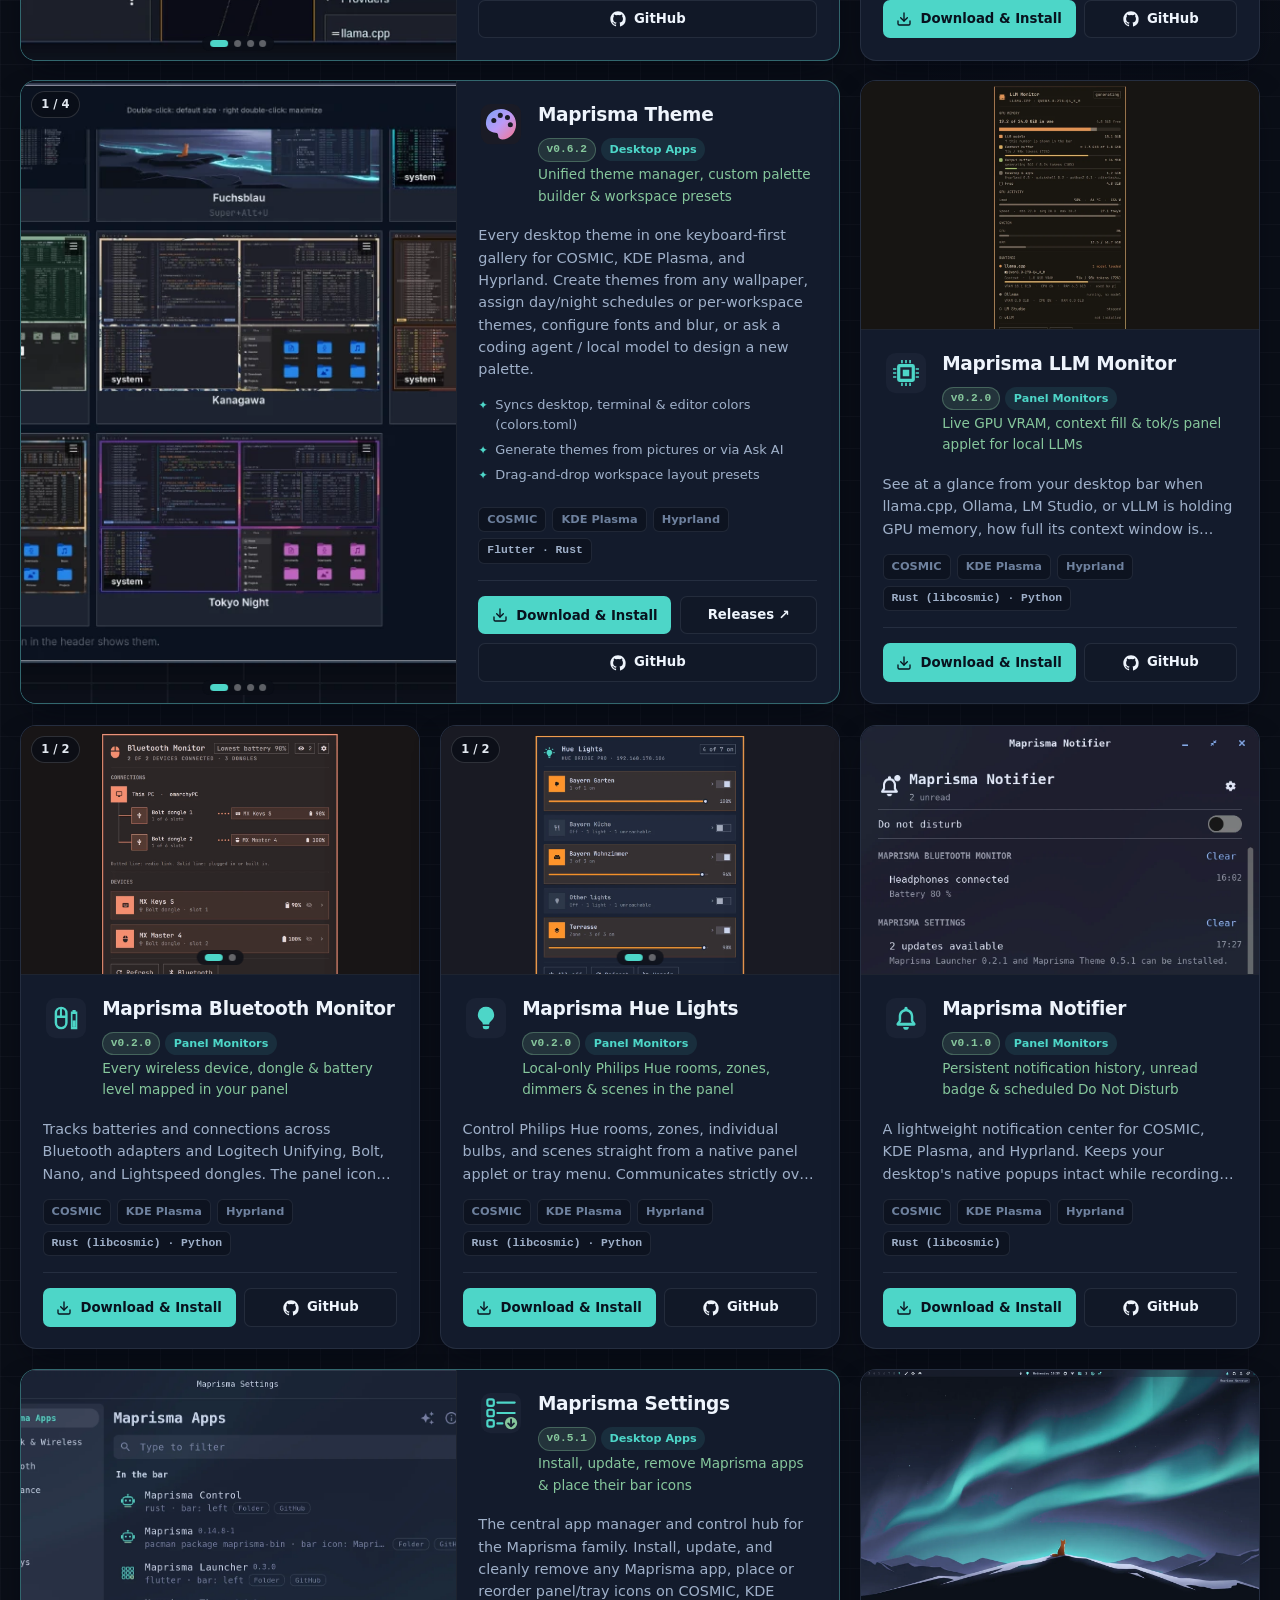
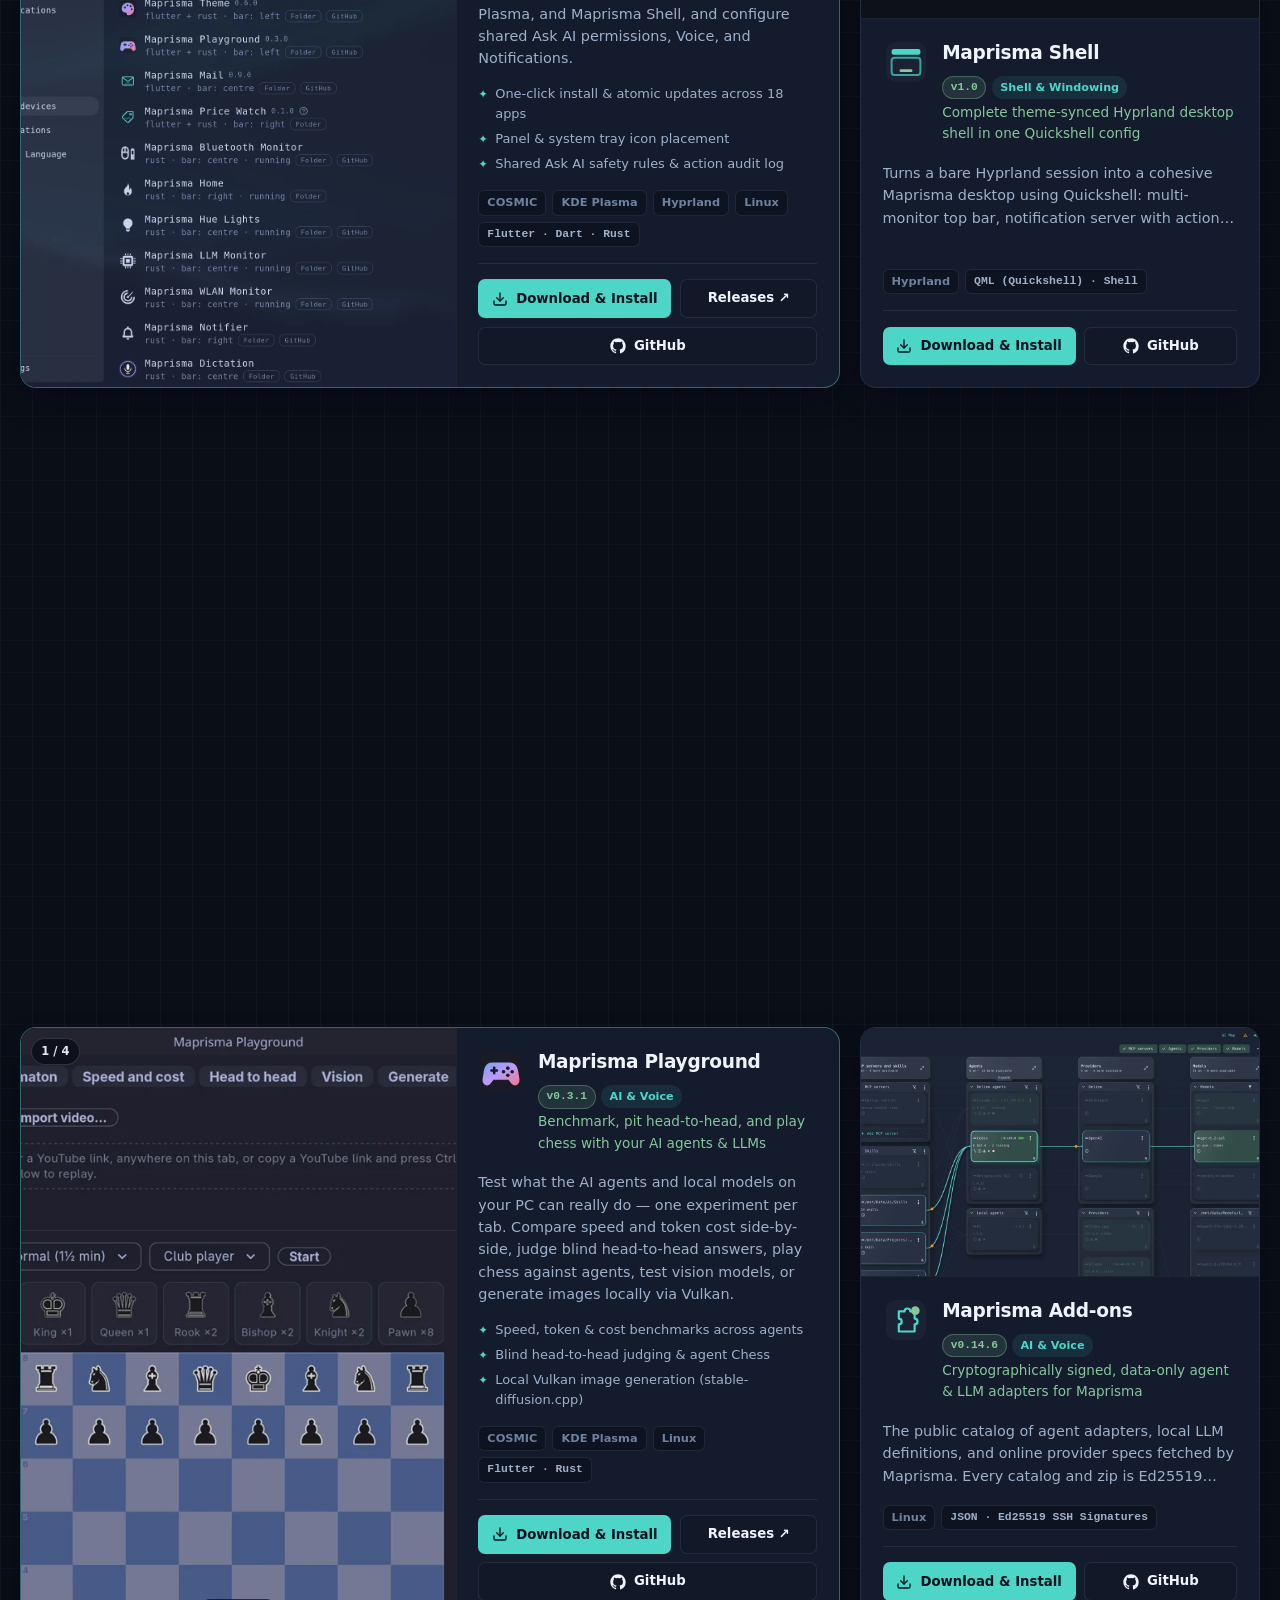
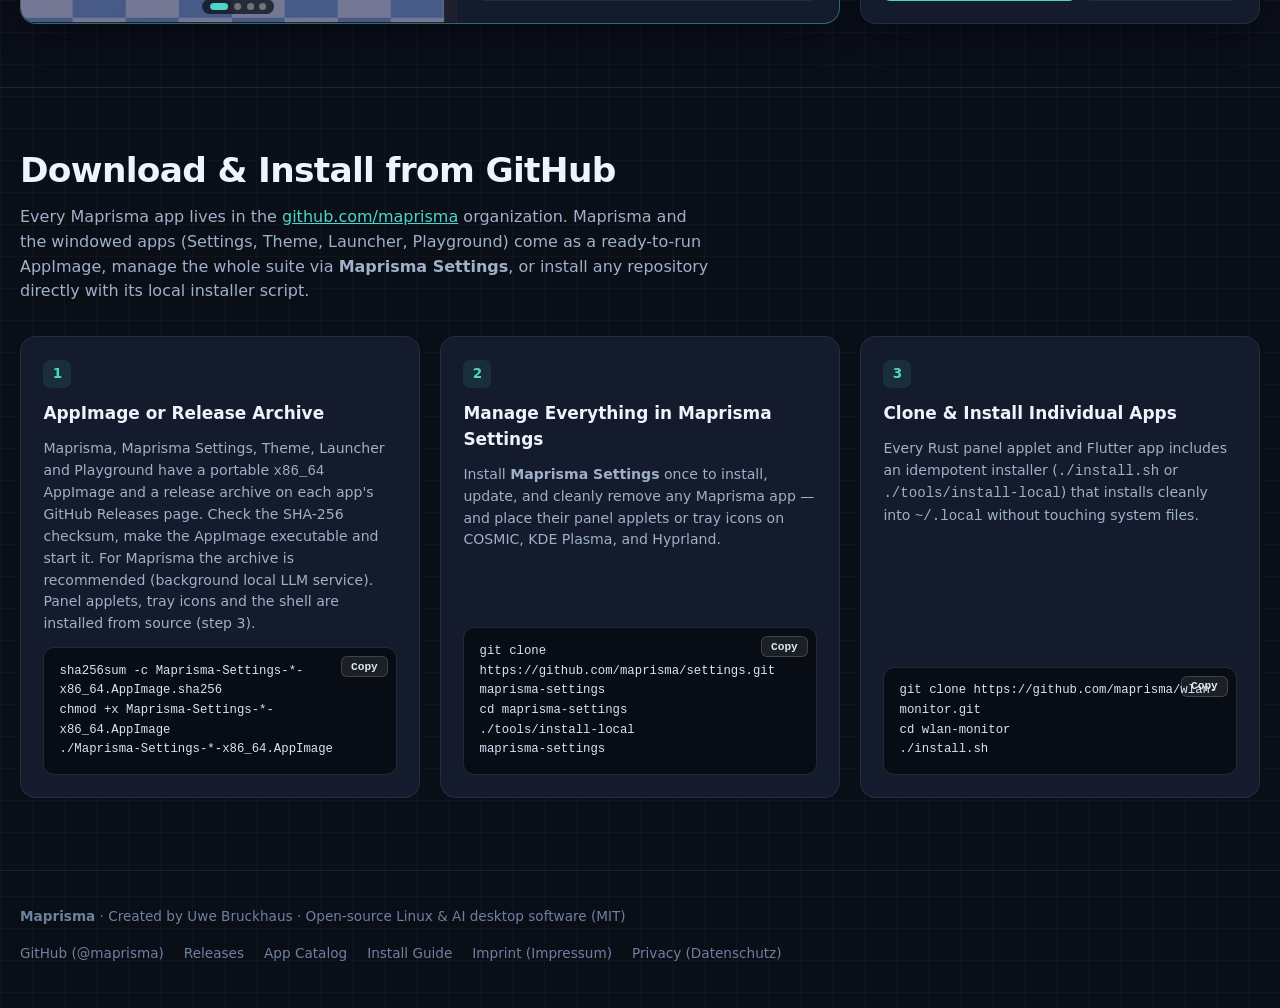
==== commit bbb292a1: "Install section: AppImages for Settings, Theme, Launcher, Playground; versions synced Co-Authored-By" ====
--- a/index.html
+++ b/index.html
@@ -130,7 +130,7 @@
                 "name": "Maprisma Theme",
                 "applicationCategory": "DesktopEnhancementApplication",
                 "operatingSystem": "Linux (COSMIC, KDE Plasma, Hyprland)",
-                "softwareVersion": "0.5.0",
+                "softwareVersion": "0.6.2",
                 "url": "https://github.com/maprisma/theme",
                 "codeRepository": "https://github.com/maprisma/theme",
                 "sameAs": "https://github.com/maprisma/theme",
@@ -225,7 +225,7 @@
                 "name": "Maprisma Settings",
                 "applicationCategory": "UtilitiesApplication",
                 "operatingSystem": "Linux (COSMIC, KDE Plasma, Hyprland)",
-                "softwareVersion": "0.4.1",
+                "softwareVersion": "0.5.1",
                 "url": "https://github.com/maprisma/settings",
                 "codeRepository": "https://github.com/maprisma/settings",
                 "sameAs": "https://github.com/maprisma/settings",
@@ -244,7 +244,7 @@
                 "name": "Maprisma Launcher",
                 "applicationCategory": "DesktopEnhancementApplication",
                 "operatingSystem": "Linux (COSMIC, KDE Plasma, Hyprland)",
-                "softwareVersion": "0.2.0",
+                "softwareVersion": "0.4.1",
                 "url": "https://github.com/maprisma/launcher",
                 "codeRepository": "https://github.com/maprisma/launcher",
                 "sameAs": "https://github.com/maprisma/launcher",
@@ -263,7 +263,7 @@
                 "name": "Maprisma Playground",
                 "applicationCategory": "DeveloperApplication",
                 "operatingSystem": "Linux (COSMIC, KDE Plasma)",
-                "softwareVersion": "0.2.3",
+                "softwareVersion": "0.3.1",
                 "url": "https://github.com/maprisma/playground",
                 "codeRepository": "https://github.com/maprisma/playground",
                 "sameAs": "https://github.com/maprisma/playground",
@@ -638,7 +638,7 @@
           <p data-i18n-html="installSubheading">
             Every Maprisma app lives in the
             <a href="https://github.com/maprisma" target="_blank" rel="noopener noreferrer" style="color: var(--accent-cyan); text-decoration: underline;">github.com/maprisma</a>
-            organization. Pick a prebuilt release archive / AppImage, manage the whole suite via
+            organization. Maprisma and the windowed apps (Settings, Theme, Launcher, Playground) come as a ready-to-run AppImage, manage the whole suite via
             <strong>Maprisma Settings</strong>, or install any repository directly with its local installer script.
           </p>
         </div>
@@ -646,16 +646,15 @@
         <div class="install-grid">
           <div class="install-card">
             <span class="install-step">1</span>
-            <h3 data-i18n="step1Title">Release Archive or AppImage</h3>
+            <h3 data-i18n="step1Title">AppImage or Release Archive</h3>
             <p data-i18n-html="step1Desc">
-              Download the prebuilt <code>x86_64</code> archive (recommended for background local LLM integration) or portable AppImage from GitHub Releases and verify its SHA-256 checksum.
+              Maprisma, Maprisma Settings, Theme, Launcher and Playground have a portable <code>x86_64</code> AppImage and a release archive on each app's GitHub Releases page. Check the SHA-256 checksum, make the AppImage executable and start it. For Maprisma the archive is recommended (background local LLM service). Panel applets, tray icons and the shell are installed from source (step 3).
             </p>
             <div class="code-block">
               <button type="button" class="copy-inline-btn" data-copy-target="cmd-release" data-i18n="copyBtn">Copy</button>
-              <pre id="cmd-release">sha256sum -c maprisma-*-x86_64.tar.gz.sha256
-tar -xzf maprisma-*-x86_64.tar.gz
-cd maprisma-*
-./install.sh</pre>
+              <pre id="cmd-release">sha256sum -c Maprisma-Settings-*-x86_64.AppImage.sha256
+chmod +x Maprisma-Settings-*-x86_64.AppImage
+./Maprisma-Settings-*-x86_64.AppImage</pre>
             </div>
           </div>
 
